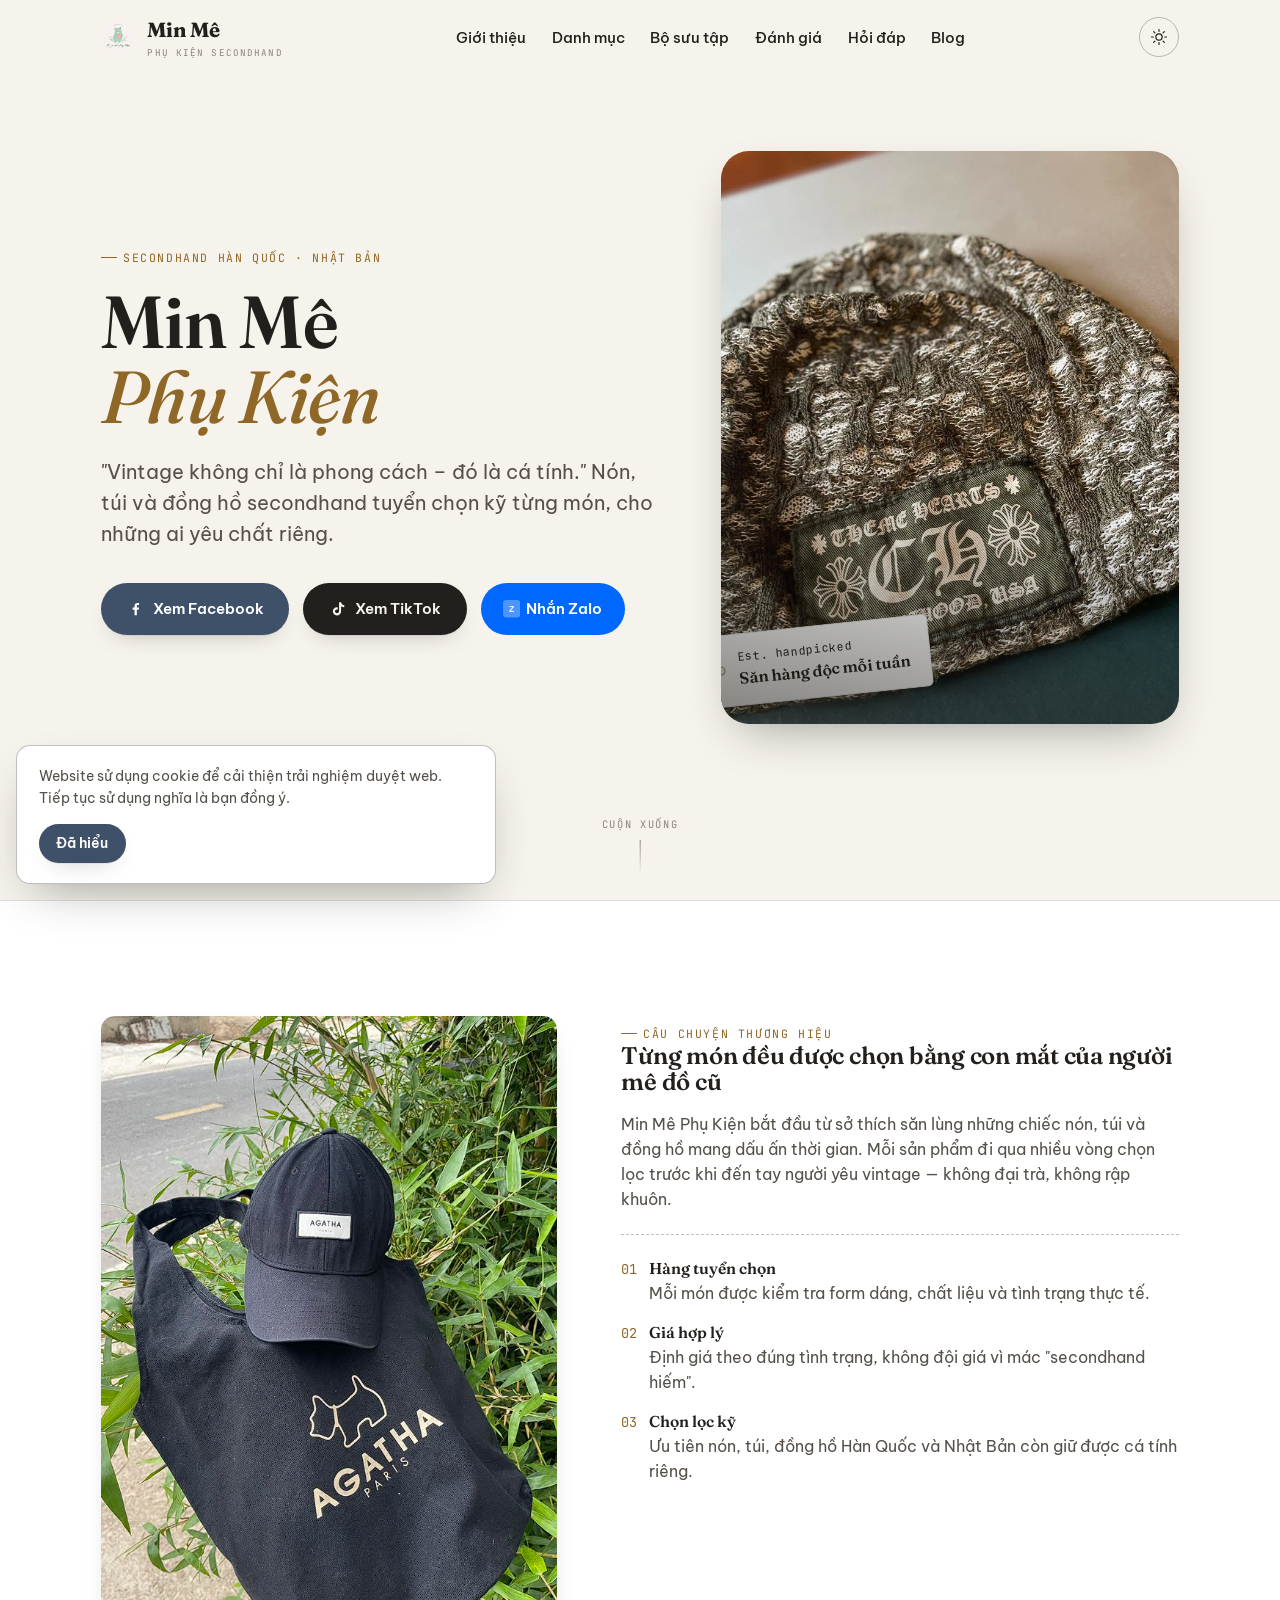
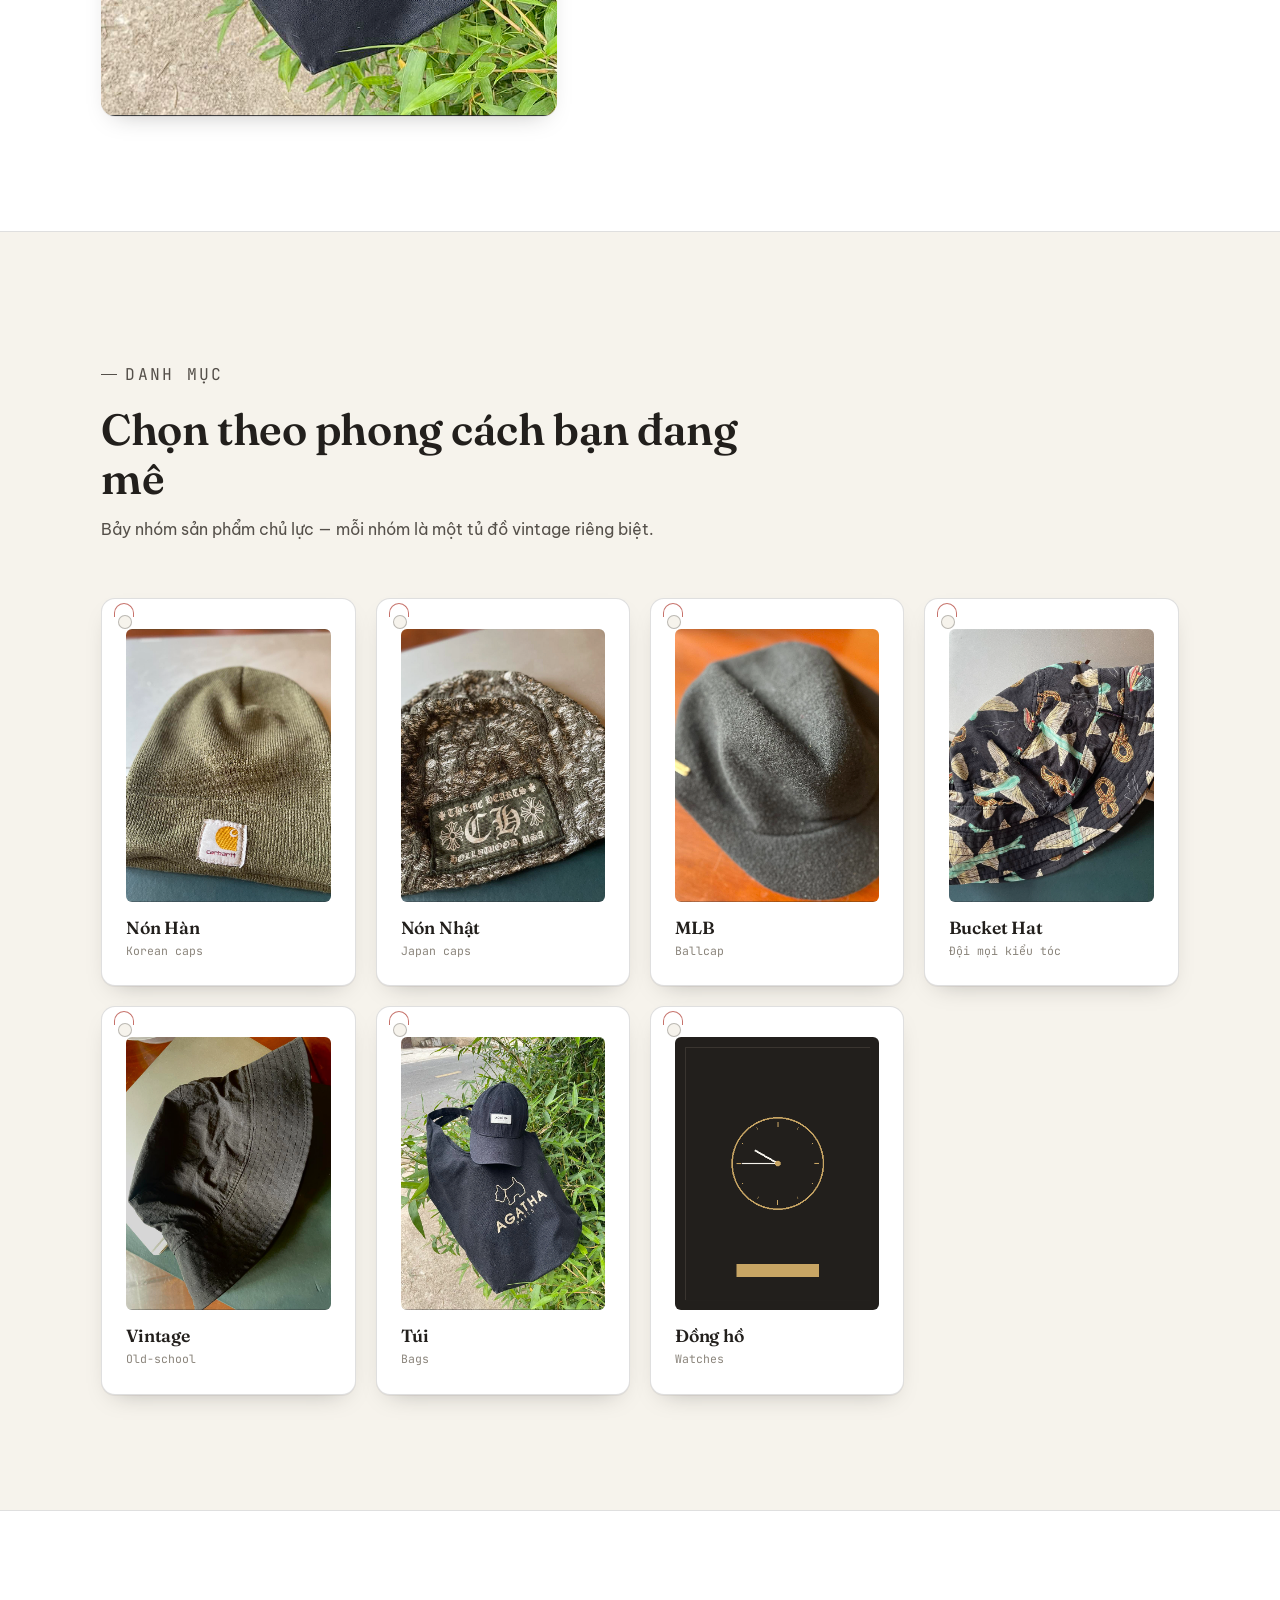
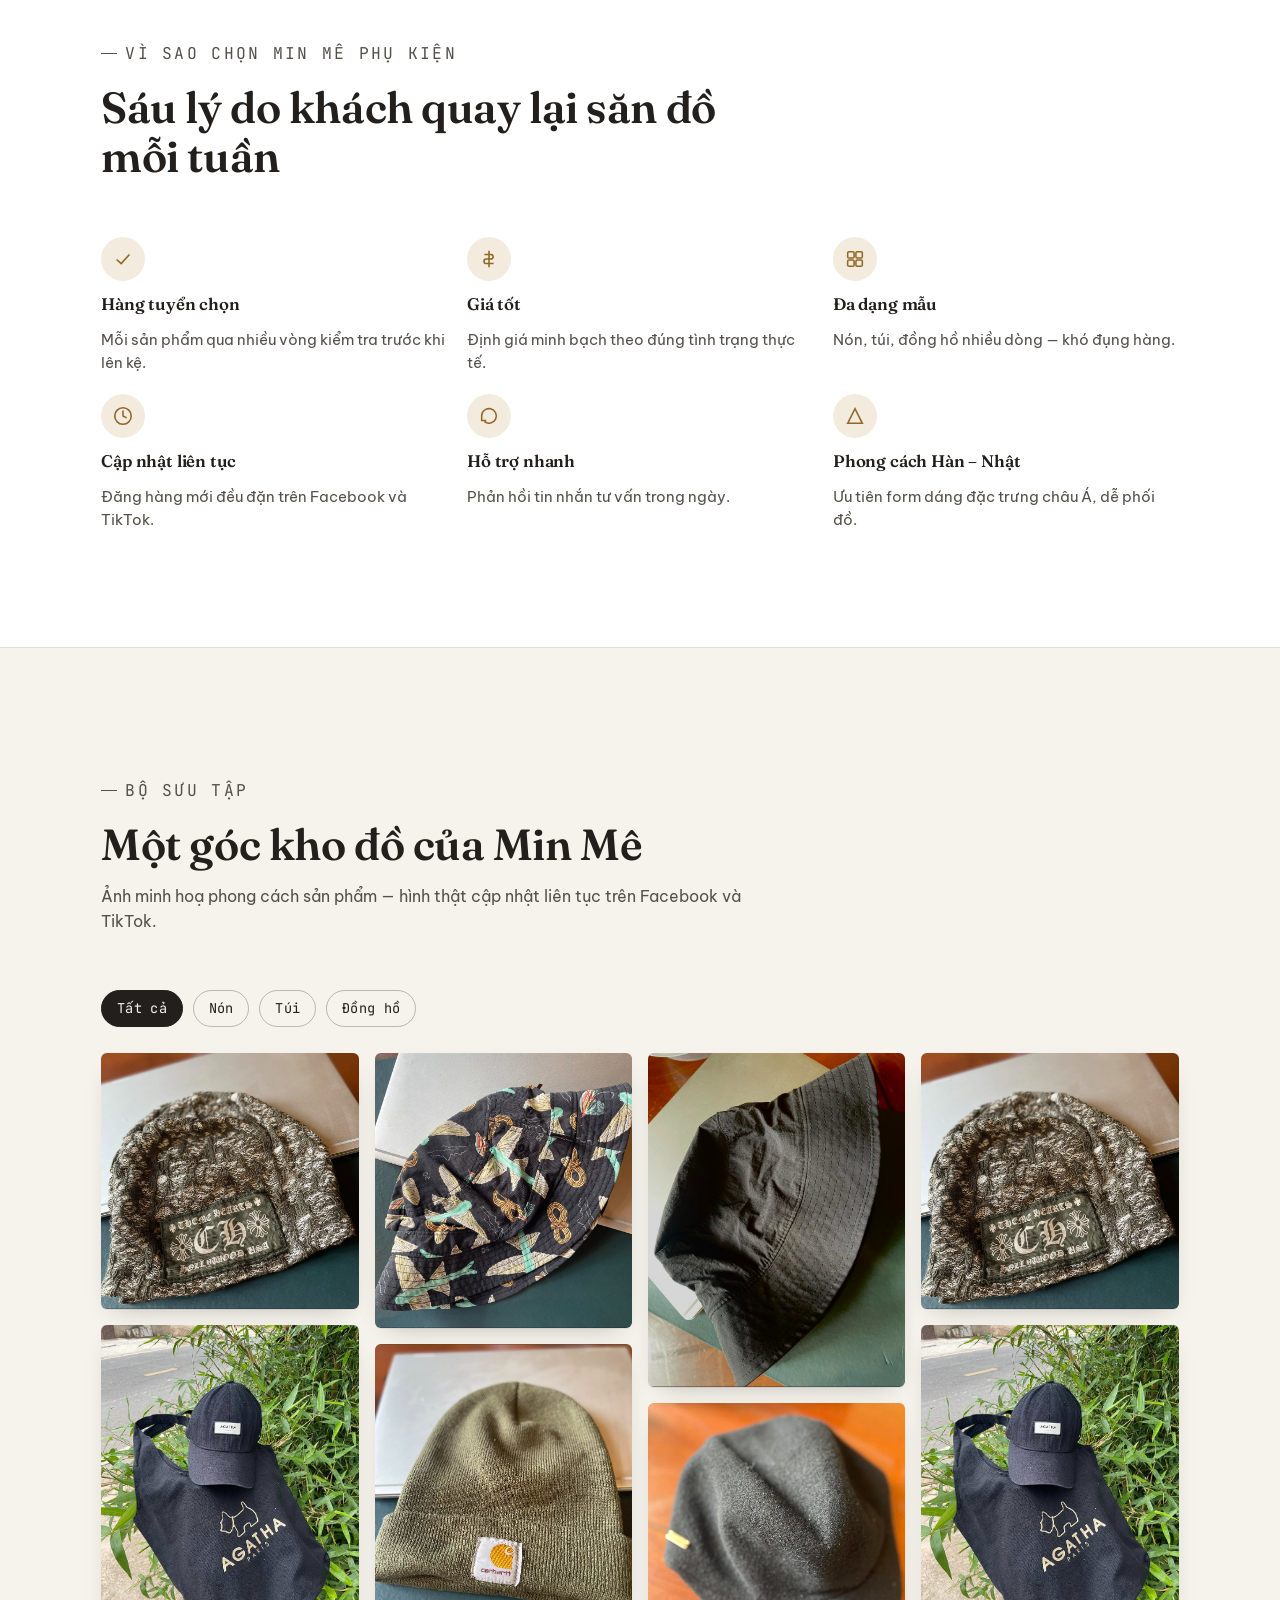
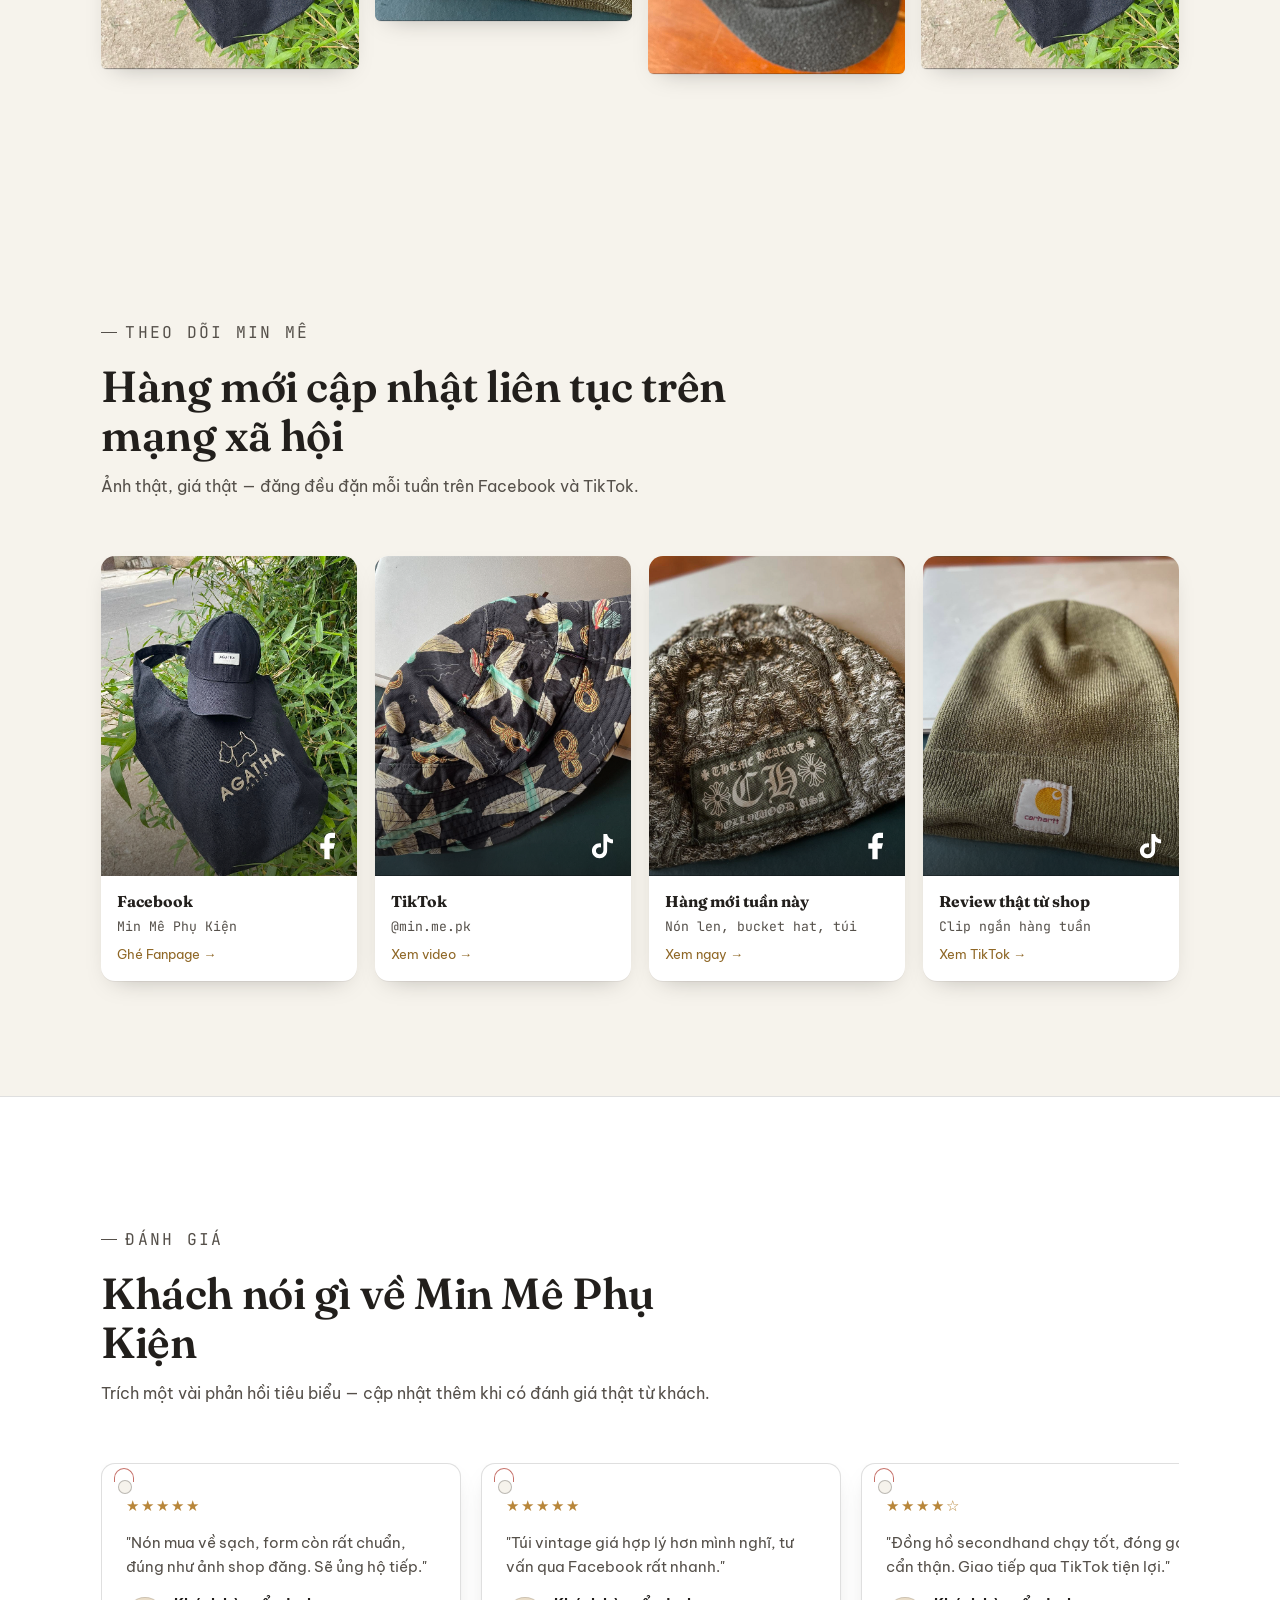
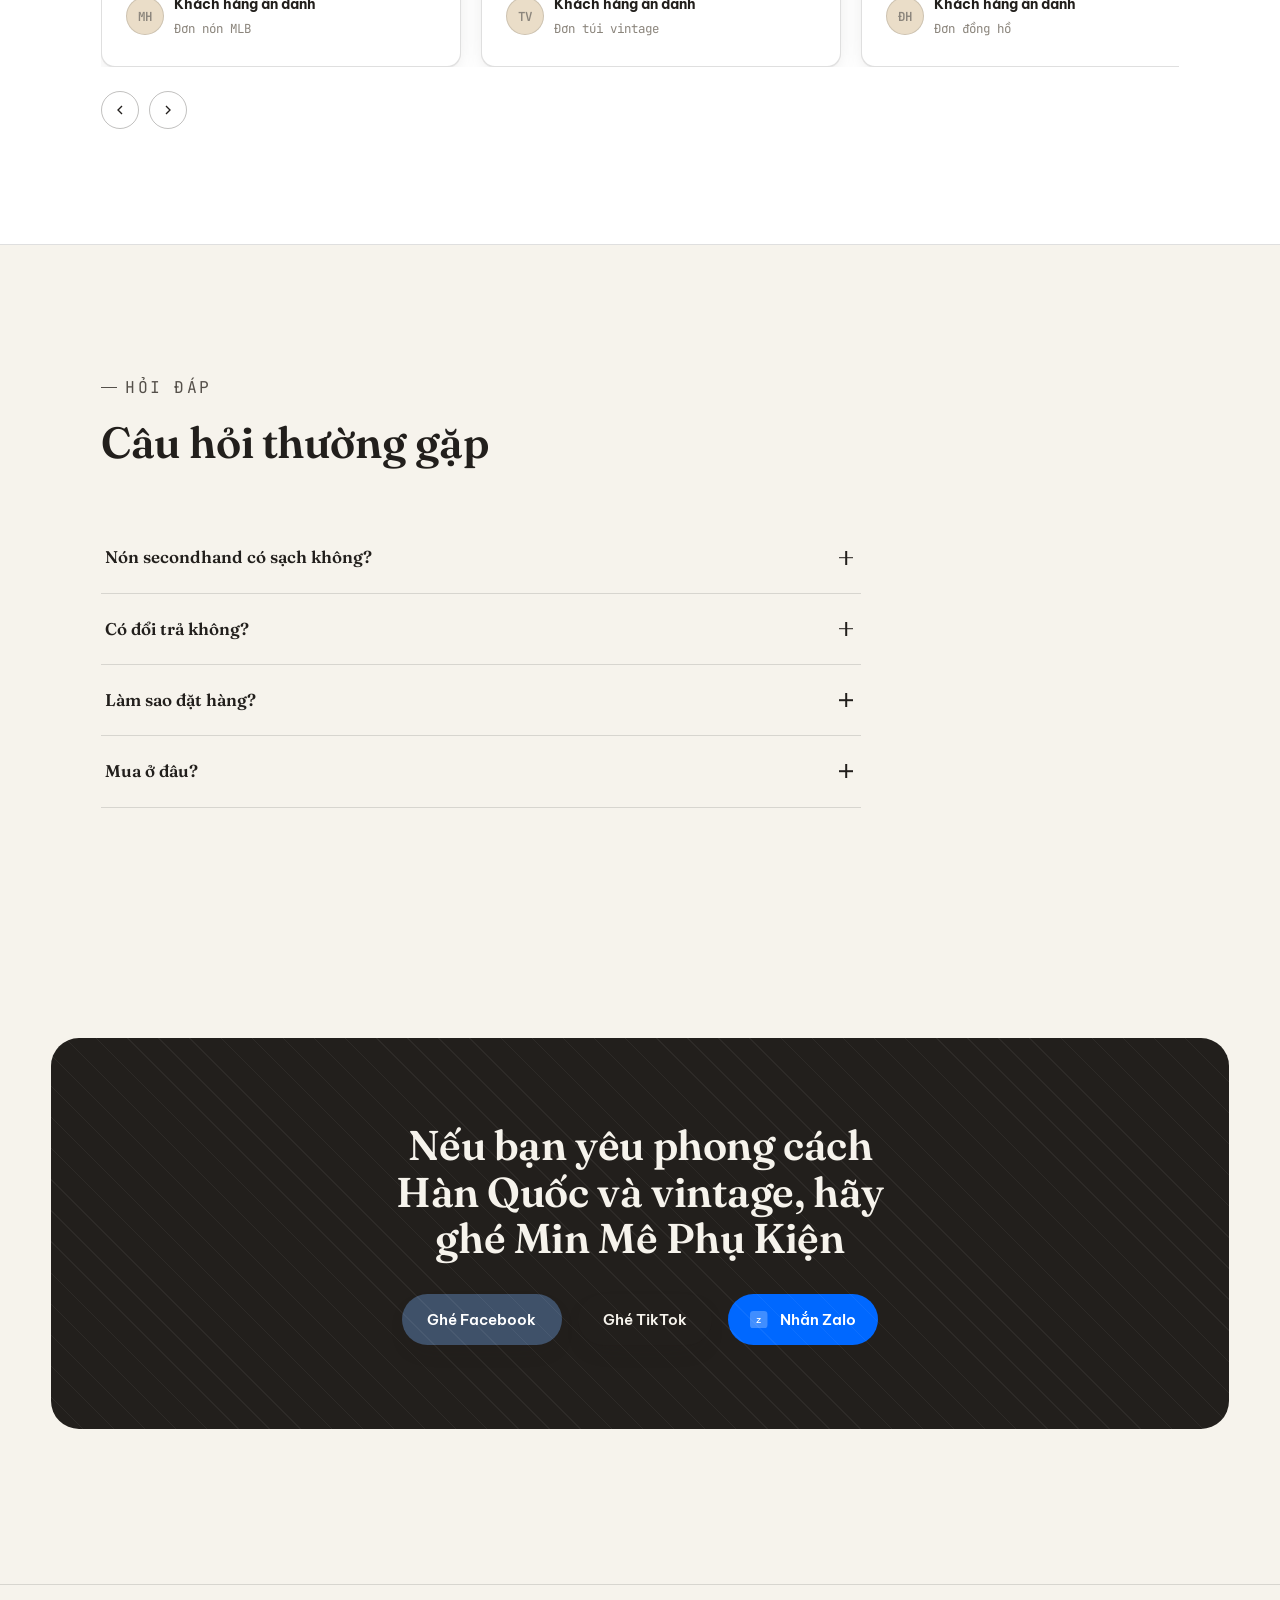
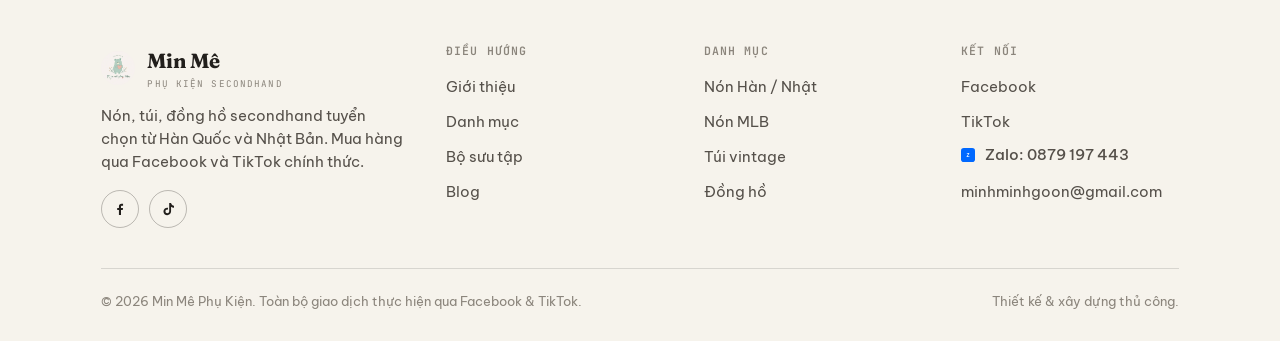
==== index.html @ cc13ec84 "first commit" ====
<!DOCTYPE html>
<html lang="vi">
<head>
<meta charset="UTF-8">
<meta name="viewport" content="width=device-width, initial-scale=1, viewport-fit=cover">
<title>Min Mê Phụ Kiện — Nón, Túi &amp; Đồng Hồ Secondhand Hàn Quốc, Nhật Bản</title>
<meta name="description" content="Min Mê Phụ Kiện tuyển chọn nón secondhand Hàn Quốc, Nhật Bản, nón MLB, nón vintage, túi và đồng hồ secondhand. Mua hàng qua Facebook và TikTok chính thức.">
<meta name="keywords" content="Min Mê Phụ Kiện, nón secondhand, nón Hàn secondhand, nón Nhật secondhand, nón vintage, nón MLB secondhand, bucket hat Hàn Quốc, túi vintage Hàn, túi secondhand, đồng hồ secondhand, phụ kiện thời trang secondhand">
<meta name="author" content="Min Mê Phụ Kiện">
<meta name="robots" content="index, follow, max-image-preview:large">
<link rel="canonical" href="https://minmephukien.example.com/">

<!-- Open Graph -->
<meta property="og:type" content="website">
<meta property="og:site_name" content="Min Mê Phụ Kiện">
<meta property="og:title" content="Min Mê Phụ Kiện — Vintage không chỉ là phong cách, đó là cá tính">
<meta property="og:description" content="Nón, túi, đồng hồ secondhand tuyển chọn từ Hàn Quốc &amp; Nhật Bản. Theo dõi và đặt hàng qua Facebook, TikTok.">
<meta property="og:image" content="https://minmephukien.example.com/assets/og-cover.jpg">
<meta property="og:url" content="https://minmephukien.example.com/">
<meta property="og:locale" content="vi_VN">

<!-- Twitter Card -->
<meta name="twitter:card" content="summary_large_image">
<meta name="twitter:title" content="Min Mê Phụ Kiện — Nón, Túi &amp; Đồng Hồ Secondhand">
<meta name="twitter:description" content="Vintage không chỉ là phong cách – đó là cá tính. Khám phá bộ sưu tập secondhand Hàn – Nhật tuyển chọn.">
<meta name="twitter:image" content="https://minmephukien.example.com/assets/og-cover.jpg">

<meta name="theme-color" content="#F6F3EC" media="(prefers-color-scheme: light)">
<meta name="theme-color" content="#17150F" media="(prefers-color-scheme: dark)">

<link rel="manifest" href="/manifest.json">
<link rel="icon" href="/assets/icons/favicon-64.png" type="image/png">
<link rel="apple-touch-icon" href="/assets/icons/icon-192.png">

<link rel="preconnect" href="https://fonts.googleapis.com">
<link rel="preconnect" href="https://fonts.gstatic.com" crossorigin>
  <link rel="stylesheet" href="https://fonts.googleapis.com/css2?family=Fraunces:ital,opsz,wght@0,9..144,500;0,9..144,600;1,9..144,500&family=Be+Vietnam+Pro:wght@400;500;600;700&family=JetBrains+Mono:wght@400;500&display=swap">




<link rel="preload" as="style" href="/css/style.css">
<link rel="stylesheet" href="/css/style.css">

<!-- JSON-LD: Organization -->
<script type="application/ld+json">
{
  "@context": "https://schema.org",
  "@type": "Organization",
  "name": "Min Mê Phụ Kiện",
  "url": "https://minmephukien.example.com/",
  "logo": "https://minmephukien.example.com/assets/icons/icon-512.png",
  "description": "Thương hiệu phụ kiện thời trang secondhand: nón, túi, đồng hồ secondhand tuyển chọn từ Hàn Quốc và Nhật Bản.",
  "sameAs": [
    "https://www.facebook.com/share/1EcXoR3qyk/?mibextid=wwXIfr",
    "https://www.tiktok.com/@min.me.pk?_r=1&_t=ZS-98cHzrvbZjR"
  ]
}
</script>
<!-- JSON-LD: WebSite -->
<script type="application/ld+json">
{
  "@context": "https://schema.org",
  "@type": "WebSite",
  "name": "Min Mê Phụ Kiện",
  "url": "https://minmephukien.example.com/",
  "inLanguage": "vi-VN",
  "publisher": { "@type": "Organization", "name": "Min Mê Phụ Kiện" }
}
</script>
<!-- JSON-LD: FAQPage -->
<script type="application/ld+json">
{
  "@context": "https://schema.org",
  "@type": "FAQPage",
  "mainEntity": [
    {
      "@type": "Question",
      "name": "Nón secondhand ở Min Mê Phụ Kiện có sạch không?",
      "acceptedAnswer": { "@type": "Answer", "text": "Toàn bộ sản phẩm được kiểm tra, làm sạch và khử mùi trước khi lên kệ. Mỗi món chỉ được đăng bán khi đạt tiêu chuẩn về form dáng và độ sạch của Min Mê Phụ Kiện." }
    },
    {
      "@type": "Question",
      "name": "Min Mê Phụ Kiện có đổi trả không?",
      "acceptedAnswer": { "@type": "Answer", "text": "Chính sách đổi trả áp dụng theo từng đơn hàng và được tư vấn cụ thể khi nhắn tin qua Facebook hoặc TikTok trước khi chốt đơn." }
    },
    {
      "@type": "Question",
      "name": "Làm sao để đặt hàng tại Min Mê Phụ Kiện?",
      "acceptedAnswer": { "@type": "Answer", "text": "Nhắn tin trực tiếp qua Fanpage Facebook hoặc TikTok Shop của Min Mê Phụ Kiện, gửi kèm mã sản phẩm hoặc ảnh chụp màn hình để được tư vấn và chốt đơn." }
    },
    {
      "@type": "Question",
      "name": "Min Mê Phụ Kiện bán hàng ở đâu?",
      "acceptedAnswer": { "@type": "Answer", "text": "Website này chỉ giới thiệu thương hiệu. Toàn bộ giao dịch mua bán diễn ra trên Facebook và TikTok chính thức của Min Mê Phụ Kiện." }
    }
  ]
}
</script>
</head>
<body>
<a class="skip-link" href="#main">Bỏ qua, đến nội dung chính</a>
<div class="reading-progress" aria-hidden="true" style="display:none"></div>

<!-- ===================== HEADER ===================== -->
<header class="site-header">
  <div class="container">
    <a href="/" class="brand" aria-label="Min Mê Phụ Kiện — trang chủ">
      <img class="brand-mark" src="/assets/icons/avatar-logo.png" alt="Min Mê Phụ Kiện logo" width="40" height="40" style="border-radius:50%;object-fit:cover;">
      <span>Min Mê<small>Phụ Kiện Secondhand</small></span>
    </a>

    <nav class="main-nav" id="main-nav" aria-label="Điều hướng chính">
      <ul>
        <li><a href="#gioi-thieu">Giới thiệu</a></li>
        <li><a href="#danh-muc">Danh mục</a></li>
        <li><a href="#bo-suu-tap">Bộ sưu tập</a></li>
        <li><a href="#danh-gia">Đánh giá</a></li>
        <li><a href="#faq">Hỏi đáp</a></li>
        <li><a href="/blog/">Blog</a></li>
      </ul>
    </nav>

    <div class="header-actions">
      <button class="theme-toggle" data-theme-toggle type="button" aria-label="Đổi giao diện sáng / tối">
        <svg class="icon-sun" viewBox="0 0 24 24" fill="none" stroke="currentColor" stroke-width="1.6" aria-hidden="true"><circle cx="12" cy="12" r="4.2"/><path d="M12 2v2.4M12 19.6V22M4.9 4.9l1.7 1.7M17.4 17.4l1.7 1.7M2 12h2.4M19.6 12H22M4.9 19.1l1.7-1.7M17.4 6.6l1.7-1.7" stroke-linecap="round"/></svg>
        <svg class="icon-moon" viewBox="0 0 24 24" fill="none" stroke="currentColor" stroke-width="1.6" aria-hidden="true"><path d="M21 14.5A8.5 8.5 0 1 1 9.5 3a7 7 0 0 0 11.5 11.5Z" stroke-linejoin="round"/></svg>
      </button>
      <button class="nav-toggle" aria-controls="main-nav" aria-expanded="false" aria-label="Mở menu"><span></span></button>
    </div>
  </div>
</header>
<div class="nav-scrim"></div>

<main id="main">

  <!-- ===================== HERO ===================== -->
  <section class="hero">
    <div class="container hero-grid">
      <div class="hero-copy">
        <p class="eyebrow">Secondhand Hàn Quốc · Nhật Bản</p>
        <h1 class="hero-title">Min Mê<span class="line2">Phụ Kiện</span></h1>
        <p class="hero-slogan">"Vintage không chỉ là phong cách – đó là cá tính." Nón, túi và đồng hồ secondhand tuyển chọn kỹ từng món, cho những ai yêu chất riêng.</p>
        <div class="hero-actions">
          <a class="btn btn-facebook" href="https://www.facebook.com/share/1EcXoR3qyk/?mibextid=wwXIfr" target="_blank" rel="noopener">
            <svg viewBox="0 0 24 24" fill="currentColor" aria-hidden="true"><path d="M13.5 21v-7.6h2.6l.4-3H13.5V8.4c0-.87.24-1.46 1.5-1.46h1.6V4.28C16.3 4.2 15.36 4.1 14.26 4.1c-2.3 0-3.87 1.4-3.87 3.98v2.32H7.8v3h2.6V21h3.1Z"/></svg>
            Xem Facebook
          </a>
          <a class="btn btn-tiktok" href="https://www.tiktok.com/@min.me.pk?_r=1&_t=ZS-98cHzrvbZjR" target="_blank" rel="noopener">
            <svg viewBox="0 0 24 24" fill="currentColor" aria-hidden="true"><path d="M16.6 3c.4 2.2 1.9 3.9 4.4 4.1v2.9c-1.6.1-3-.4-4.4-1.3v6.7c0 3.4-2.5 5.8-5.7 5.8-3.1 0-5.7-2.4-5.7-5.6 0-3.2 2.6-5.6 5.7-5.6.4 0 .8 0 1.1.1v3c-.3-.1-.7-.2-1.1-.2-1.5 0-2.7 1.1-2.7 2.7 0 1.5 1.2 2.6 2.7 2.6 1.6 0 2.9-1.2 2.9-3V3h2.8Z"/></svg>
            Xem TikTok
          </a>
          <a class="btn btn-zalo" href="https://zalo.me/879197443" target="_blank" rel="noopener">
            <svg width="18" height="18" viewBox="0 0 40 40" aria-hidden="true"><rect width="40" height="40" rx="8" fill="white" fill-opacity="0.3"/><text x="50%" y="56%" dominant-baseline="middle" text-anchor="middle" fill="white" font-size="20" font-weight="bold" font-family="sans-serif">Z</text></svg>
            Nhắn Zalo
          </a>
        </div>
      </div>

      <div class="hero-visual">
        <img src="/assets/products/chrome-hearts-beanie.png" alt="Bộ sưu tập nón secondhand phong cách Hàn Quốc của Min Mê Phụ Kiện" width="900" height="1125" fetchpriority="high">
        <div class="hero-tag">
          Est. handpicked<br><strong>Săn hàng độc mỗi tuần</strong>
        </div>
      </div>
    </div>
    <div class="hero-scroll" aria-hidden="true"><span>Cuộn xuống</span><span class="line"></span></div>
  </section>

  <!-- ===================== GIỚI THIỆU ===================== -->
  <section class="intro" id="gioi-thieu">
    <div class="container intro-grid">
      <div class="intro-figure" data-reveal>
        <img src="/assets/products/agatha-set.png" alt="Góc tuyển chọn phụ kiện secondhand tại Min Mê Phụ Kiện" width="700" height="700" loading="lazy">
      </div>
      <div data-reveal>
        <p class="eyebrow">Câu chuyện thương hiệu</p>
        <h2>Từng món đều được chọn bằng con mắt của người mê đồ cũ</h2>
        <p style="color:var(--ink-soft); margin-top:16px; max-width:60ch;">Min Mê Phụ Kiện bắt đầu từ sở thích săn lùng những chiếc nón, túi và đồng hồ mang dấu ấn thời gian. Mỗi sản phẩm đi qua nhiều vòng chọn lọc trước khi đến tay người yêu vintage — không đại trà, không rập khuôn.</p>
        <hr class="stitch-line">
        <ul class="commit-list">
          <li><span class="num">01</span><div><strong>Hàng tuyển chọn</strong> Mỗi món được kiểm tra form dáng, chất liệu và tình trạng thực tế.</div></li>
          <li><span class="num">02</span><div><strong>Giá hợp lý</strong> Định giá theo đúng tình trạng, không đội giá vì mác "secondhand hiếm".</div></li>
          <li><span class="num">03</span><div><strong>Chọn lọc kỹ</strong> Ưu tiên nón, túi, đồng hồ Hàn Quốc và Nhật Bản còn giữ được cá tính riêng.</div></li>
        </ul>
      </div>
    </div>
  </section>

  <!-- ===================== DANH MỤC ===================== -->
  <section id="danh-muc">
    <div class="container">
      <div class="section-head" data-reveal>
        <p class="eyebrow">Danh mục</p>
        <h2>Chọn theo phong cách bạn đang mê</h2>
        <p>Bảy nhóm sản phẩm chủ lực — mỗi nhóm là một tủ đồ vintage riêng biệt.</p>
      </div>
      <div class="category-grid">
        <a class="category-card tag-card" href="/blog/non-han-secondhand-co-dang-mua.html" data-reveal>
          <div class="thumb"><img src="/assets/products/carhartt-beanie.png" alt="Nón len Carhartt xanh rêu — secondhand Hàn Quốc" loading="lazy" width="400" height="533"></div>
          <h3>Nón Hàn</h3><span class="count">Korean caps</span>
        </a>
        <a class="category-card tag-card" href="#bo-suu-tap" data-reveal>
          <div class="thumb"><img src="/assets/products/chrome-hearts-beanie.png" alt="Nón len Chrome Hearts Hollywood — secondhand Nhật" loading="lazy" width="400" height="533"></div>
          <h3>Nón Nhật</h3><span class="count">Japan caps</span>
        </a>
        <a class="category-card tag-card" href="/blog/mlb-secondhand-la-gi.html" data-reveal>
          <div class="thumb"><img src="/assets/products/wool-cap.png" alt="Nón dạ đen — MLB cap phong cách vintage" loading="lazy" width="400" height="533"></div>
          <h3>MLB</h3><span class="count">Ballcap</span>
        </a>
        <a class="category-card tag-card" href="/blog/bucket-hat-phu-hop-khuon-mat-nao.html" data-reveal>
          <div class="thumb"><img src="/assets/products/bucket-hat-print.png" alt="Bucket Hat hoạ tiết chuồn chuồn — secondhand độc lạ" loading="lazy" width="400" height="533"></div>
          <h3>Bucket Hat</h3><span class="count">Đội mọi kiểu tóc</span>
        </a>
        <a class="category-card tag-card" href="/blog/top-mau-non-vintage-dep.html" data-reveal>
          <div class="thumb"><img src="/assets/products/bucket-hat-black.png" alt="Bucket Hat đen trơn — nylon tối giản vintage" loading="lazy" width="400" height="533"></div>
          <h3>Vintage</h3><span class="count">Old-school</span>
        </a>
        <a class="category-card tag-card" href="/blog/tui-vintage-han-quoc.html" data-reveal>
          <div class="thumb"><img src="/assets/products/agatha-set.png" alt="Túi tote Agatha Paris canvas đen — secondhand chính hãng" loading="lazy" width="400" height="533"></div>
          <h3>Túi</h3><span class="count">Bags</span>
        </a>
        <a class="category-card tag-card" href="/blog/dong-ho-secondhand-co-nen-mua.html" data-reveal>
          <div class="thumb"><img src="/assets/products/dongho-placeholder.png" alt="Đồng hồ secondhand vintage — sắp có hàng mới" loading="lazy" width="400" height="533"></div>
          <h3>Đồng hồ</h3><span class="count">Watches</span>
        </a>
      </div>
    </div>
  </section>

  <!-- ===================== VÌ SAO CHỌN ===================== -->
  <section class="why">
    <div class="container">
      <div class="section-head" data-reveal>
        <p class="eyebrow">Vì sao chọn Min Mê Phụ Kiện</p>
        <h2>Sáu lý do khách quay lại săn đồ mỗi tuần</h2>
      </div>
      <div class="why-grid">
        <div class="why-card" data-reveal>
          <div class="ico"><svg viewBox="0 0 24 24" fill="none" stroke="currentColor" stroke-width="1.7"><path d="M5 12.5 10 17l9-10"/></svg></div>
          <h3>Hàng tuyển chọn</h3><p>Mỗi sản phẩm qua nhiều vòng kiểm tra trước khi lên kệ.</p>
        </div>
        <div class="why-card" data-reveal>
          <div class="ico"><svg viewBox="0 0 24 24" fill="none" stroke="currentColor" stroke-width="1.7"><path d="M12 3v18M7 7h7a2.5 2.5 0 0 1 0 5H9a2.5 2.5 0 0 0 0 5h8"/></svg></div>
          <h3>Giá tốt</h3><p>Định giá minh bạch theo đúng tình trạng thực tế.</p>
        </div>
        <div class="why-card" data-reveal>
          <div class="ico"><svg viewBox="0 0 24 24" fill="none" stroke="currentColor" stroke-width="1.7"><rect x="4" y="4" width="7" height="7" rx="1.4"/><rect x="13" y="4" width="7" height="7" rx="1.4"/><rect x="4" y="13" width="7" height="7" rx="1.4"/><rect x="13" y="13" width="7" height="7" rx="1.4"/></svg></div>
          <h3>Đa dạng mẫu</h3><p>Nón, túi, đồng hồ nhiều dòng — khó đụng hàng.</p>
        </div>
        <div class="why-card" data-reveal>
          <div class="ico"><svg viewBox="0 0 24 24" fill="none" stroke="currentColor" stroke-width="1.7"><path d="M12 6v6l4 2"/><circle cx="12" cy="12" r="9"/></svg></div>
          <h3>Cập nhật liên tục</h3><p>Đăng hàng mới đều đặn trên Facebook và TikTok.</p>
        </div>
        <div class="why-card" data-reveal>
          <div class="ico"><svg viewBox="0 0 24 24" fill="none" stroke="currentColor" stroke-width="1.7"><path d="M4 12a8 8 0 1 1 3 6.2M4 12v5h5"/></svg></div>
          <h3>Hỗ trợ nhanh</h3><p>Phản hồi tin nhắn tư vấn trong ngày.</p>
        </div>
        <div class="why-card" data-reveal>
          <div class="ico"><svg viewBox="0 0 24 24" fill="none" stroke="currentColor" stroke-width="1.7"><path d="M4 20 12 4l8 16H4Z"/></svg></div>
          <h3>Phong cách Hàn – Nhật</h3><p>Ưu tiên form dáng đặc trưng châu Á, dễ phối đồ.</p>
        </div>
      </div>
    </div>
  </section>

  <!-- ===================== BỘ SƯU TẬP (GALLERY) ===================== -->
  <section id="bo-suu-tap">
    <div class="container">
      <div class="section-head" data-reveal>
        <p class="eyebrow">Bộ sưu tập</p>
        <h2>Một góc kho đồ của Min Mê</h2>
        <p>Ảnh minh hoạ phong cách sản phẩm — hình thật cập nhật liên tục trên Facebook và TikTok.</p>
      </div>
      <div class="gallery-toolbar" role="group" aria-label="Lọc bộ sưu tập">
        <button class="filter-chip" data-filter="all" aria-pressed="true">Tất cả</button>
        <button class="filter-chip" data-filter="non" aria-pressed="false">Nón</button>
        <button class="filter-chip" data-filter="tui" aria-pressed="false">Túi</button>
        <button class="filter-chip" data-filter="dongho" aria-pressed="false">Đồng hồ</button>
      </div>
      <div class="masonry">
        <figure class="masonry-item" data-category="non"><img src="/assets/products/chrome-hearts-beanie.png" alt="Nón len Chrome Hearts Hollywood — secondhand chính hãng" loading="lazy" width="500" height="620"></figure>
        <figure class="masonry-item" data-category="tui"><img src="/assets/products/agatha-set.png" alt="Set Agatha Paris — túi tote canvas đen + mũ lưỡi trai" loading="lazy" width="500" height="700"></figure>
        <figure class="masonry-item" data-category="non"><img src="/assets/products/bucket-hat-print.png" alt="Bucket Hat hoạ tiết chuồn chuồn — secondhand độc lạ" loading="lazy" width="500" height="560"></figure>
        <figure class="masonry-item" data-category="non"><img src="/assets/products/carhartt-beanie.png" alt="Carhartt Beanie màu xanh rêu — nón len workwear classic" loading="lazy" width="500" height="640"></figure>
        <figure class="masonry-item" data-category="non"><img src="/assets/products/bucket-hat-black.png" alt="Bucket Hat đen trơn — vải nylon tối giản, chống nắng tốt" loading="lazy" width="500" height="600"></figure>
        <figure class="masonry-item" data-category="non"><img src="/assets/products/wool-cap.png" alt="Nón dạ đen — kiểu cap cụp vành phong cách Âu vintage" loading="lazy" width="500" height="660"></figure>
        <figure class="masonry-item" data-category="non"><img src="/assets/products/chrome-hearts-beanie.png" alt="Chrome Hearts Beanie — patch logo gothic, Hollywood USA" loading="lazy" width="500" height="610"></figure>
        <figure class="masonry-item" data-category="tui"><img src="/assets/products/agatha-set.png" alt="Agatha Paris tote — túi canvas in logo dập nổi" loading="lazy" width="500" height="590"></figure>
      </div>
    </div>
  </section>

  <div class="lightbox" role="dialog" aria-modal="true" aria-label="Xem ảnh phóng to">
    <button class="lightbox-close" aria-label="Đóng"><svg width="18" height="18" viewBox="0 0 24 24" fill="none" stroke="currentColor" stroke-width="2"><path d="M5 5l14 14M19 5 5 19"/></svg></button>
    <img src="" alt="">
  </div>

  <!-- ===================== VIDEO + FANPAGE ===================== -->
  <section id="video-fanpage">
    <div class="container">
      <div class="section-head" data-reveal>
        <p class="eyebrow">Theo dõi Min Mê</p>
        <h2>Hàng mới cập nhật liên tục trên mạng xã hội</h2>
        <p>Ảnh thật, giá thật — đăng đều đặn mỗi tuần trên Facebook và TikTok.</p>
      </div>
      <div class="social-grid" data-reveal>
        <a class="social-channel-card" href="https://www.facebook.com/share/1EcXoR3qyk/" target="_blank" rel="noopener">
          <div class="social-channel-thumb">
            <img src="/assets/products/agatha-set.png" alt="Min Mê Phụ Kiện Facebook — túi Agatha Paris" loading="lazy">
            <div class="social-channel-overlay">
              <svg width="32" height="32" viewBox="0 0 24 24" fill="currentColor"><path d="M18 2h-3a5 5 0 0 0-5 5v3H7v4h3v8h4v-8h3l1-4h-4V7a1 1 0 0 1 1-1h3z"/></svg>
            </div>
          </div>
          <div class="social-channel-info">
            <strong>Facebook</strong>
            <span>Min Mê Phụ Kiện</span>
            <em>Ghé Fanpage →</em>
          </div>
        </a>
        <a class="social-channel-card" href="https://www.tiktok.com/@min.me.pk?_r=1&_t=ZS-98cHzrvbZjR" target="_blank" rel="noopener">
          <div class="social-channel-thumb">
            <img src="/assets/products/bucket-hat-print.png" alt="Min Mê Phụ Kiện TikTok — bucket hat hoạ tiết" loading="lazy">
            <div class="social-channel-overlay">
              <svg width="32" height="32" viewBox="0 0 24 24" fill="currentColor"><path d="M16.6 3c.4 2.2 1.9 3.9 4.4 4.1v2.9c-1.6.1-3-.4-4.4-1.3v6.7c0 3.4-2.5 5.8-5.7 5.8-3.1 0-5.7-2.4-5.7-5.6 0-3.2 2.6-5.6 5.7-5.6.4 0 .8 0 1.1.1v3c-.3-.1-.7-.2-1.1-.2-1.5 0-2.7 1.1-2.7 2.7 0 1.5 1.2 2.6 2.7 2.6 1.6 0 2.9-1.2 2.9-3V3h2.8Z"/></svg>
            </div>
          </div>
          <div class="social-channel-info">
            <strong>TikTok</strong>
            <span>@min.me.pk</span>
            <em>Xem video →</em>
          </div>
        </a>
        <a class="social-channel-card" href="https://www.facebook.com/share/1EcXoR3qyk/" target="_blank" rel="noopener">
          <div class="social-channel-thumb">
            <img src="/assets/products/chrome-hearts-beanie.png" alt="Min Mê Phụ Kiện — nón len Chrome Hearts" loading="lazy">
            <div class="social-channel-overlay">
              <svg width="32" height="32" viewBox="0 0 24 24" fill="currentColor"><path d="M18 2h-3a5 5 0 0 0-5 5v3H7v4h3v8h4v-8h3l1-4h-4V7a1 1 0 0 1 1-1h3z"/></svg>
            </div>
          </div>
          <div class="social-channel-info">
            <strong>Hàng mới tuần này</strong>
            <span>Nón len, bucket hat, túi</span>
            <em>Xem ngay →</em>
          </div>
        </a>
        <a class="social-channel-card" href="https://www.tiktok.com/@min.me.pk?_r=1&_t=ZS-98cHzrvbZjR" target="_blank" rel="noopener">
          <div class="social-channel-thumb">
            <img src="/assets/products/carhartt-beanie.png" alt="Min Mê Phụ Kiện — Carhartt beanie xanh rêu" loading="lazy">
            <div class="social-channel-overlay">
              <svg width="32" height="32" viewBox="0 0 24 24" fill="currentColor"><path d="M16.6 3c.4 2.2 1.9 3.9 4.4 4.1v2.9c-1.6.1-3-.4-4.4-1.3v6.7c0 3.4-2.5 5.8-5.7 5.8-3.1 0-5.7-2.4-5.7-5.6 0-3.2 2.6-5.6 5.7-5.6.4 0 .8 0 1.1.1v3c-.3-.1-.7-.2-1.1-.2-1.5 0-2.7 1.1-2.7 2.7 0 1.5 1.2 2.6 2.7 2.6 1.6 0 2.9-1.2 2.9-3V3h2.8Z"/></svg>
            </div>
          </div>
          <div class="social-channel-info">
            <strong>Review thật từ shop</strong>
            <span>Clip ngắn hàng tuần</span>
            <em>Xem TikTok →</em>
          </div>
        </a>
      </div>
    </div>
  </section>

  <!-- ===================== ĐÁNH GIÁ ===================== -->
  <section class="reviews" id="danh-gia">
    <div class="container">
      <div class="section-head" data-reveal>
        <p class="eyebrow">Đánh giá</p>
        <h2>Khách nói gì về Min Mê Phụ Kiện</h2>
        <p>Trích một vài phản hồi tiêu biểu — cập nhật thêm khi có đánh giá thật từ khách.</p>
      </div>
      <div class="review-track-wrap">
        <ul class="review-track">
          <li class="review-card tag-card">
            <span class="stars" aria-label="5 trên 5 sao">★★★★★</span>
            <p>"Nón mua về sạch, form còn rất chuẩn, đúng như ảnh shop đăng. Sẽ ủng hộ tiếp."</p>
            <div class="reviewer"><span class="avatar-badge" aria-hidden="true">MH</span><div><strong>Khách hàng ẩn danh</strong><span>Đơn nón MLB</span></div></div>
          </li>
          <li class="review-card tag-card">
            <span class="stars" aria-label="5 trên 5 sao">★★★★★</span>
            <p>"Túi vintage giá hợp lý hơn mình nghĩ, tư vấn qua Facebook rất nhanh."</p>
            <div class="reviewer"><span class="avatar-badge" aria-hidden="true">TV</span><div><strong>Khách hàng ẩn danh</strong><span>Đơn túi vintage</span></div></div>
          </li>
          <li class="review-card tag-card">
            <span class="stars" aria-label="4 trên 5 sao">★★★★☆</span>
            <p>"Đồng hồ secondhand chạy tốt, đóng gói cẩn thận. Giao tiếp qua TikTok tiện lợi."</p>
            <div class="reviewer"><span class="avatar-badge" aria-hidden="true">ĐH</span><div><strong>Khách hàng ẩn danh</strong><span>Đơn đồng hồ</span></div></div>
          </li>
        </ul>
      </div>
      <div class="review-nav">
        <button data-review-nav="prev" aria-label="Đánh giá trước"><svg width="16" height="16" viewBox="0 0 24 24" fill="none" stroke="currentColor" stroke-width="2"><path d="m15 6-6 6 6 6"/></svg></button>
        <button data-review-nav="next" aria-label="Đánh giá tiếp theo"><svg width="16" height="16" viewBox="0 0 24 24" fill="none" stroke="currentColor" stroke-width="2"><path d="m9 6 6 6-6 6"/></svg></button>
      </div>
    </div>
  </section>

  <!-- ===================== FAQ ===================== -->
  <section id="faq">
    <div class="container">
      <div class="section-head" data-reveal>
        <p class="eyebrow">Hỏi đáp</p>
        <h2>Câu hỏi thường gặp</h2>
      </div>
      <div class="faq-list" data-reveal>
        <details class="faq-item">
          <summary class="faq-q">Nón secondhand có sạch không?<span class="plus"></span></summary>
          <div class="faq-a">Toàn bộ sản phẩm được kiểm tra, làm sạch và khử mùi trước khi lên kệ. Mỗi món chỉ được đăng bán khi đạt tiêu chuẩn về form dáng và độ sạch.</div>
        </details>
        <details class="faq-item">
          <summary class="faq-q">Có đổi trả không?<span class="plus"></span></summary>
          <div class="faq-a">Chính sách đổi trả áp dụng theo từng đơn hàng, được tư vấn cụ thể khi nhắn tin qua Facebook hoặc TikTok trước khi chốt đơn.</div>
        </details>
        <details class="faq-item">
          <summary class="faq-q">Làm sao đặt hàng?<span class="plus"></span></summary>
          <div class="faq-a">Nhắn tin trực tiếp qua Fanpage Facebook hoặc TikTok của Min Mê Phụ Kiện, gửi kèm mã sản phẩm hoặc ảnh chụp màn hình để được tư vấn và chốt đơn.</div>
        </details>
        <details class="faq-item">
          <summary class="faq-q">Mua ở đâu?<span class="plus"></span></summary>
          <div class="faq-a">Website này chỉ giới thiệu thương hiệu. Toàn bộ giao dịch mua bán diễn ra trên Facebook và TikTok chính thức của Min Mê Phụ Kiện.</div>
        </details>
      </div>
    </div>
  </section>

  <!-- ===================== CTA CUỐI ===================== -->
  <section>
    <div class="cta-band" data-reveal>
      <h2>Nếu bạn yêu phong cách Hàn Quốc và vintage, hãy ghé Min Mê Phụ Kiện</h2>
      <div class="actions">
        <a class="btn btn-facebook" href="https://www.facebook.com/share/1EcXoR3qyk/?mibextid=wwXIfr" target="_blank" rel="noopener">Ghé Facebook</a>
        <a class="btn btn-tiktok" href="https://www.tiktok.com/@min.me.pk?_r=1&_t=ZS-98cHzrvbZjR" target="_blank" rel="noopener">Ghé TikTok</a>
        <a class="btn btn-zalo" href="https://zalo.me/879197443" target="_blank" rel="noopener">
          <svg width="16" height="16" viewBox="0 0 40 40" style="vertical-align:middle;margin-right:6px;"><rect width="40" height="40" rx="8" fill="white" fill-opacity="0.25"/><text x="50%" y="56%" dominant-baseline="middle" text-anchor="middle" fill="white" font-size="18" font-weight="bold" font-family="sans-serif">Z</text></svg>
          Nhắn Zalo
        </a>
      </div>
    </div>
  </section>

</main>

<!-- ===================== FOOTER ===================== -->
<footer class="site-footer">
  <div class="container">
    <div class="footer-grid">
      <div class="footer-brand">
        <a href="/" class="brand" aria-label="Min Mê Phụ Kiện">
          <img class="brand-mark" src="/assets/icons/avatar-logo.png" alt="Min Mê Phụ Kiện logo" width="40" height="40" style="border-radius:50%;object-fit:cover;">
          <span>Min Mê<small>Phụ Kiện Secondhand</small></span>
        </a>
        <p>Nón, túi, đồng hồ secondhand tuyển chọn từ Hàn Quốc và Nhật Bản. Mua hàng qua Facebook và TikTok chính thức.</p>
        <div class="social-row">
          <a href="https://www.facebook.com/share/1EcXoR3qyk/?mibextid=wwXIfr" target="_blank" rel="noopener" aria-label="Facebook Min Mê Phụ Kiện"><svg width="16" height="16" viewBox="0 0 24 24" fill="currentColor"><path d="M13.5 21v-7.6h2.6l.4-3H13.5V8.4c0-.87.24-1.46 1.5-1.46h1.6V4.28C16.3 4.2 15.36 4.1 14.26 4.1c-2.3 0-3.87 1.4-3.87 3.98v2.32H7.8v3h2.6V21h3.1Z"/></svg></a>
          <a href="https://www.tiktok.com/@min.me.pk?_r=1&_t=ZS-98cHzrvbZjR" target="_blank" rel="noopener" aria-label="TikTok Min Mê Phụ Kiện"><svg width="16" height="16" viewBox="0 0 24 24" fill="currentColor"><path d="M16.6 3c.4 2.2 1.9 3.9 4.4 4.1v2.9c-1.6.1-3-.4-4.4-1.3v6.7c0 3.4-2.5 5.8-5.7 5.8-3.1 0-5.7-2.4-5.7-5.6 0-3.2 2.6-5.6 5.7-5.6.4 0 .8 0 1.1.1v3c-.3-.1-.7-.2-1.1-.2-1.5 0-2.7 1.1-2.7 2.7 0 1.5 1.2 2.6 2.7 2.6 1.6 0 2.9-1.2 2.9-3V3h2.8Z"/></svg></a>
        </div>
      </div>
      <div class="footer-col">
        <h4>Điều hướng</h4>
        <ul>
          <li><a href="#gioi-thieu">Giới thiệu</a></li>
          <li><a href="#danh-muc">Danh mục</a></li>
          <li><a href="#bo-suu-tap">Bộ sưu tập</a></li>
          <li><a href="/blog/">Blog</a></li>
        </ul>
      </div>
      <div class="footer-col">
        <h4>Danh mục</h4>
        <ul>
          <li><a href="/blog/non-han-secondhand-co-dang-mua.html">Nón Hàn / Nhật</a></li>
          <li><a href="/blog/mlb-secondhand-la-gi.html">Nón MLB</a></li>
          <li><a href="/blog/tui-vintage-han-quoc.html">Túi vintage</a></li>
          <li><a href="/blog/dong-ho-secondhand-co-nen-mua.html">Đồng hồ</a></li>
        </ul>
      </div>
      <div class="footer-col">
        <h4>Kết nối</h4>
        <ul>
          <li><a href="https://www.facebook.com/share/1EcXoR3qyk/?mibextid=wwXIfr" target="_blank" rel="noopener">Facebook</a></li>
          <li><a href="https://www.tiktok.com/@min.me.pk?_r=1&_t=ZS-98cHzrvbZjR" target="_blank" rel="noopener">TikTok</a></li>
          <li>
            <a href="https://zalo.me/879197443" target="_blank" rel="noopener" class="zalo-link">
              <svg width="14" height="14" viewBox="0 0 40 40" fill="currentColor" style="vertical-align:middle;margin-right:5px;"><rect width="40" height="40" rx="8" fill="#0068FF"/><text x="50%" y="56%" dominant-baseline="middle" text-anchor="middle" fill="white" font-size="14" font-weight="bold" font-family="sans-serif">Z</text></svg>
              Zalo: 0879 197 443
            </a>
          </li>
          <li><a href="mailto:minhminhgoon@gmail.com">minhminhgoon@gmail.com</a></li>
        </ul>
      </div>
    </div>
    <div class="footer-bottom">
      <span>© <span id="year"></span> Min Mê Phụ Kiện. Toàn bộ giao dịch thực hiện qua Facebook &amp; TikTok.</span>
      <span>Thiết kế &amp; xây dựng thủ công.</span>
    </div>
  </div>
</footer>

<button class="back-to-top" aria-label="Lên đầu trang">
  <svg width="18" height="18" viewBox="0 0 24 24" fill="none" stroke="currentColor" stroke-width="2"><path d="m5 15 7-7 7 7"/></svg>
</button>

<div class="cookie-banner" role="dialog" aria-label="Thông báo cookie">
  <p>Website sử dụng cookie để cải thiện trải nghiệm duyệt web. Tiếp tục sử dụng nghĩa là bạn đồng ý.</p>
  <div class="cookie-actions">
    <button class="btn btn-facebook" data-cookie-accept type="button">Đã hiểu</button>
  </div>
</div>

<script>document.getElementById("year").textContent = new Date().getFullYear();</script>
<!-- TikTok embed removed — dùng social grid với ảnh thật thay thế -->
<script src="/js/main.js" defer></script>
</body>
</html>
---- css/style.css ----
/* ==========================================================================
   MIN MÊ PHỤ KIỆN — stylesheet
   Signature motif: the "swing tag" — every card carries a punched hole,
   a loop of thread and a faint rotation, like a real secondhand price tag.
   ========================================================================== */

/* ---- Design tokens ------------------------------------------------------ */
:root{
  /* paper & ink */
  --paper: #F6F3EC;
  --paper-raised: #FFFFFF;
  --ink: #221F1C;
  --ink-soft: #55504A;
  --ink-faint: #8B857C;
  --line: rgba(34,31,28,.14);
  --line-strong: rgba(34,31,28,.28);

  /* accents — denim (thrifted workwear) + brass (vintage hardware) */
  --denim: #3F5169;
  --denim-deep: #2B3547;
  --brass: #B8863A;
  --brass-deep: #8F6726;
  --thread: #B4443A; /* the literal stitching thread colour */

  --font-display: "Fraunces", "Georgia", serif;
  --font-body: "Be Vietnam Pro", "Segoe UI", sans-serif;
  --font-mono: "JetBrains Mono", ui-monospace, monospace;

  --radius-s: 6px;
  --radius-m: 14px;
  --radius-l: 28px;

  --shadow-tag: 0 1px 0 rgba(34,31,28,.06), 0 10px 24px -14px rgba(34,31,28,.35);
  --shadow-float: 0 20px 50px -20px rgba(34,31,28,.45);

  --container: 1180px;
  --gutter: clamp(20px, 4vw, 56px);

  --ease: cubic-bezier(.22,.61,.36,1);
  color-scheme: light;
}

html[data-theme="dark"]{
  --paper: #17150F;
  --paper-raised: #211E17;
  --ink: #EFE9DD;
  --ink-soft: #C6BEAF;
  --ink-faint: #8A8377;
  --line: rgba(239,233,221,.14);
  --line-strong: rgba(239,233,221,.28);
  --denim: #7C93B3;
  --denim-deep: #A9BEDA;
  --brass: #D9AE5E;
  --brass-deep: #EBC578;
  --shadow-tag: 0 1px 0 rgba(0,0,0,.4), 0 10px 24px -14px rgba(0,0,0,.6);
  --shadow-float: 0 20px 50px -20px rgba(0,0,0,.7);
  color-scheme: dark;
}

@media (prefers-color-scheme: dark){
  html:not([data-theme="light"]):not([data-theme="dark"]){
    --paper: #17150F; --paper-raised: #211E17; --ink: #EFE9DD; --ink-soft: #C6BEAF;
    --ink-faint: #8A8377; --line: rgba(239,233,221,.14); --line-strong: rgba(239,233,221,.28);
    --denim: #7C93B3; --denim-deep: #A9BEDA; --brass: #D9AE5E; --brass-deep: #EBC578;
    --shadow-tag: 0 1px 0 rgba(0,0,0,.4), 0 10px 24px -14px rgba(0,0,0,.6);
    --shadow-float: 0 20px 50px -20px rgba(0,0,0,.7);
    color-scheme: dark;
  }
}

/* ---- Reset --------------------------------------------------------------- */
*,*::before,*::after{ box-sizing: border-box; }
*{ margin:0; }
html{ -webkit-text-size-adjust:100%; scroll-behavior:smooth; }
@media (prefers-reduced-motion: reduce){
  html{ scroll-behavior:auto; }
  *,*::before,*::after{ animation-duration:.001ms !important; animation-iteration-count:1 !important; transition-duration:.001ms !important; scroll-behavior:auto !important; }
}
body{
  font-family: var(--font-body);
  background: var(--paper);
  color: var(--ink);
  line-height:1.55;
  -webkit-font-smoothing:antialiased;
  transition: background .35s var(--ease), color .35s var(--ease);
  overflow-x:hidden;
}
img,picture,video{ max-width:100%; display:block; }
a{ color:inherit; text-decoration:none; }
ul,ol{ list-style:none; padding:0; }
button{ font:inherit; color:inherit; background:none; border:0; cursor:pointer; }
input,textarea{ font:inherit; }
h1,h2,h3,h4{ font-family:var(--font-display); font-weight:600; line-height:1.12; letter-spacing:-.01em; }

:focus-visible{ outline:2.5px solid var(--brass); outline-offset:3px; border-radius:4px; }

.container{ width:100%; max-width:var(--container); margin-inline:auto; padding-inline:var(--gutter); }
.visually-hidden{ position:absolute !important; width:1px;height:1px; overflow:hidden; clip:rect(0 0 0 0); white-space:nowrap; }
.skip-link{ position:absolute; left:12px; top:-60px; background:var(--ink); color:var(--paper); padding:.7em 1.1em; border-radius:var(--radius-s); z-index:999; transition:top .2s var(--ease); }
.skip-link:focus{ top:12px; }

/* eyebrow / mono label used as a small "stamp" throughout */
.eyebrow{
  font-family:var(--font-mono); font-size:.72rem; letter-spacing:.14em; text-transform:uppercase;
  color:var(--brass-deep); display:inline-flex; align-items:center; gap:.5em;
}
.eyebrow::before{ content:""; width:16px; height:1px; background:currentColor; }

section{ padding-block: clamp(56px, 9vw, 120px); position:relative; }
.section-head{ max-width:640px; margin-bottom: clamp(32px,5vw,56px); }
.section-head h2{ font-size:clamp(1.9rem,3.4vw,2.8rem); margin-top:.4em; }
.section-head p{ color:var(--ink-soft); margin-top:.9em; font-size:1.02rem; }

/* ---- Buttons -------------------------------------------------------------- */
.btn{
  display:inline-flex; align-items:center; gap:.6em; padding:.85em 1.6em;
  border-radius: 999px; font-weight:600; font-size:.95rem; white-space:nowrap;
  transition: transform .25s var(--ease), box-shadow .25s var(--ease), background .25s var(--ease), color .25s var(--ease);
  border:1.5px solid transparent;
}
.btn:hover{ transform: translateY(-2px); }
.btn-facebook{ background:var(--denim); color:#fff; box-shadow: var(--shadow-tag); }
.btn-facebook:hover{ background:var(--denim-deep); }
.btn-tiktok{ background:var(--ink); color:var(--paper); box-shadow: var(--shadow-tag); }
html[data-theme="dark"] .btn-tiktok{ background:var(--brass); color:var(--paper-raised); }
.btn-outline{ border-color:var(--line-strong); color:var(--ink); }
.btn-outline:hover{ border-color:var(--ink); }
.btn svg{ width:1.15em; height:1.15em; }

/* ==========================================================================
   Header
   ========================================================================== */
.site-header{
  position:fixed; inset-inline:0; top:0; z-index:80;
  padding-block:14px; transition: background .3s var(--ease), box-shadow .3s var(--ease), padding .3s var(--ease);
}
.site-header .container{ display:flex; align-items:center; justify-content:space-between; gap:16px; }
.site-header.is-scrolled{
  background: color-mix(in srgb, var(--paper) 78%, transparent);
  backdrop-filter: blur(14px) saturate(140%);
  -webkit-backdrop-filter: blur(14px) saturate(140%);
  box-shadow: 0 1px 0 var(--line);
  padding-block:10px;
}
.brand{ display:flex; align-items:center; gap:.6em; font-family:var(--font-display); font-weight:700; font-size:1.28rem; }
.brand .brand-mark{ width:34px; height:34px; }
.brand small{ display:block; font-family:var(--font-mono); font-size:.58rem; letter-spacing:.12em; color:var(--ink-faint); font-weight:400; text-transform:uppercase; }

.nav-toggle{ display:none; }
.main-nav ul{ display:flex; gap: clamp(14px,2vw,30px); align-items:center; }
.main-nav a{ font-size:.94rem; font-weight:500; position:relative; padding-block:4px; }
.main-nav a::after{ content:""; position:absolute; left:0; right:100%; bottom:0; height:1.5px; background:var(--brass); transition:right .3s var(--ease); }
.main-nav a:hover::after, .main-nav a:focus-visible::after{ right:0; }

.header-actions{ display:flex; align-items:center; gap:10px; }
.theme-toggle{
  width:40px; height:40px; border-radius:50%; border:1.5px solid var(--line-strong);
  display:grid; place-items:center; transition: border-color .25s var(--ease), transform .25s var(--ease);
}
.theme-toggle:hover{ border-color:var(--ink); transform:rotate(15deg); }
.theme-toggle svg{ width:18px; height:18px; }
.theme-toggle .icon-moon{ display:none; }
html[data-theme="dark"] .theme-toggle .icon-sun{ display:none; }
html[data-theme="dark"] .theme-toggle .icon-moon{ display:block; }

@media (max-width: 900px){
  .main-nav{
    position:fixed; inset:0 0 0 30%; background:var(--paper-raised); padding: 100px 28px 40px;
    transform:translateX(100%); transition: transform .4s var(--ease); box-shadow: var(--shadow-float);
    overflow-y:auto;
  }
  .main-nav.is-open{ transform:translateX(0); }
  .main-nav ul{ flex-direction:column; align-items:flex-start; gap:22px; }
  .main-nav a{ font-size:1.2rem; }
  .nav-toggle{ display:grid; place-items:center; width:40px; height:40px; border-radius:50%; border:1.5px solid var(--line-strong); z-index:90; }
  .nav-toggle span, .nav-toggle span::before, .nav-toggle span::after{
    content:""; display:block; width:18px; height:1.6px; background:var(--ink); position:relative; transition: transform .3s var(--ease), opacity .3s var(--ease);
  }
  .nav-toggle span::before{ position:absolute; top:-6px; }
  .nav-toggle span::after{ position:absolute; top:6px; }
  .nav-toggle.is-open span{ background:transparent; }
  .nav-toggle.is-open span::before{ top:0; transform:rotate(45deg); }
  .nav-toggle.is-open span::after{ top:0; transform:rotate(-45deg); }
  .nav-scrim{ position:fixed; inset:0; background:rgba(0,0,0,.35); opacity:0; pointer-events:none; transition:opacity .3s var(--ease); z-index:75; }
  .nav-scrim.is-open{ opacity:1; pointer-events:auto; }
}

/* ==========================================================================
   Hero
   ========================================================================== */
.hero{
  min-height: 100svh; display:flex; align-items:center; padding-top:90px;
  position:relative; overflow:clip;
}
.hero-grid{ display:grid; grid-template-columns: 1.1fr .9fr; gap: clamp(24px,5vw,60px); align-items:center; }
.hero-copy .eyebrow{ margin-bottom:18px; }
.hero-title{
  font-size: clamp(2.6rem, 6.2vw, 4.6rem); line-height:1.02;
}
.hero-title .line2{ display:block; color:var(--brass-deep); font-style:italic; font-weight:500; }
.hero-slogan{ margin-top:22px; font-size:clamp(1.05rem,1.6vw,1.25rem); color:var(--ink-soft); max-width:46ch; }
.hero-actions{ margin-top: 34px; display:flex; gap:14px; flex-wrap:wrap; }

.hero-visual{ position:relative; aspect-ratio: 4/5; border-radius: var(--radius-l); overflow:hidden; box-shadow: var(--shadow-float); }
.hero-visual img{ width:100%; height:100%; object-fit:cover; transform: scale(1.02); will-change:transform; }
.hero-visual::after{ content:""; position:absolute; inset:0; background: linear-gradient(190deg, transparent 55%, rgba(23,21,15,.55)); }

.hero-tag{
  position:absolute; left:-18px; bottom:26px; background:var(--paper-raised); color:var(--ink);
  padding: 14px 20px 14px 34px; border-radius: var(--radius-s); box-shadow: var(--shadow-tag);
  transform: rotate(-6deg); font-family:var(--font-mono); font-size:.72rem; letter-spacing:.06em;
  border:1px solid var(--line);
}
.hero-tag::before{
  content:""; position:absolute; left:12px; top:50%; translate:0 -50%; width:9px; height:9px; border-radius:50%;
  background: var(--paper); border:1.6px solid var(--ink-faint);
}
.hero-tag strong{ display:block; font-family:var(--font-display); font-size:1rem; font-style:normal; font-weight:600; letter-spacing:0; }

.hero-scroll{
  position:absolute; bottom:26px; left:50%; translate:-50% 0; display:flex; flex-direction:column; align-items:center; gap:8px;
  font-family:var(--font-mono); font-size:.65rem; letter-spacing:.16em; color:var(--ink-faint); text-transform:uppercase;
}
.hero-scroll .line{ width:1px; height:34px; background:linear-gradient(var(--ink-faint), transparent); animation: scrollpulse 2.2s ease-in-out infinite; }
@keyframes scrollpulse{ 0%,100%{ opacity:.3 } 50%{ opacity:1 } }

@media (max-width: 860px){
  .hero-grid{ grid-template-columns:1fr; }
  .hero-visual{ order:-1; aspect-ratio:5/4; }
  .hero-tag{ left:14px; bottom:-16px; }
}

/* ==========================================================================
   Swing-tag card — the site's signature element
   ========================================================================== */
.tag-card{
  position:relative; background:var(--paper-raised); border:1px solid var(--line);
  border-radius: var(--radius-m); padding: 30px 24px 26px; box-shadow: var(--shadow-tag);
  transition: transform .4s var(--ease), box-shadow .4s var(--ease), border-color .4s var(--ease);
}
.tag-card::before{ /* punch hole */
  content:""; position:absolute; top:16px; left:16px; width:14px; height:14px; border-radius:50%;
  background: var(--paper); border:1.6px solid var(--line-strong);
}
.tag-card::after{ /* thread loop */
  content:""; position:absolute; top:4px; left:12px; width:20px; height:14px;
  border: 1.6px solid var(--thread); border-bottom:none; border-radius: 12px 12px 0 0; opacity:.75;
}
.tag-card:hover{ transform: translateY(-6px) rotate(-1.1deg); box-shadow: var(--shadow-float); border-color: var(--line-strong); }
.tag-card:nth-child(even):hover{ transform: translateY(-6px) rotate(1.1deg); }

/* ==========================================================================
   Giới thiệu
   ========================================================================== */
.intro{ background: var(--paper-raised); border-block:1px solid var(--line); }
.intro-grid{ display:grid; grid-template-columns: .9fr 1.1fr; gap: clamp(30px,5vw,70px); align-items:start; }
.intro-figure{ position:relative; }
.intro-figure img{ border-radius: var(--radius-m); aspect-ratio:1/1; object-fit:cover; box-shadow: var(--shadow-tag); }
.stitch-line{ border:none; border-top:1.8px dashed var(--line-strong); margin-block: 22px; }
.commit-list{ display:grid; gap:16px; margin-top:22px; }
.commit-list li{ display:flex; gap:12px; align-items:flex-start; font-size:.98rem; color:var(--ink-soft); }
.commit-list .num{ font-family:var(--font-mono); color:var(--brass-deep); font-size:.85rem; padding-top:.15em; }
.commit-list strong{ color:var(--ink); display:block; font-family:var(--font-display); font-weight:600; }

/* ==========================================================================
   Danh mục — category grid
   ========================================================================== */
.category-grid{ display:grid; grid-template-columns: repeat(4, 1fr); gap: 20px; }
.category-card{ text-align:left; }
.category-card .thumb{ border-radius: var(--radius-s); overflow:hidden; aspect-ratio: 3/4; margin-bottom:16px; }
.category-card img{ width:100%; height:100%; object-fit:cover; transition: transform .6s var(--ease); }
.category-card:hover img{ transform: scale(1.06); }
.category-card h3{ font-size:1.1rem; }
.category-card .count{ font-family:var(--font-mono); font-size:.72rem; color:var(--ink-faint); margin-top:4px; display:block; }

@media (max-width: 980px){ .category-grid{ grid-template-columns: repeat(2,1fr); } }
@media (max-width: 520px){ .category-grid{ grid-template-columns: 1fr 1fr; gap:14px; } }

/* ==========================================================================
   Vì sao chọn
   ========================================================================== */
.why{ background: var(--paper-raised); border-block:1px solid var(--line); }
.why-grid{ display:grid; grid-template-columns: repeat(3, 1fr); gap:20px; }
.why-card{ display:flex; flex-direction:column; gap:14px; }
.why-card .ico{ width:44px; height:44px; border-radius:50%; background: color-mix(in srgb, var(--brass) 16%, transparent); display:grid; place-items:center; color:var(--brass-deep); }
.why-card .ico svg{ width:22px; height:22px; }
.why-card h3{ font-size:1.05rem; }
.why-card p{ color:var(--ink-soft); font-size:.94rem; }
@media (max-width:900px){ .why-grid{ grid-template-columns:repeat(2,1fr); } }
@media (max-width:560px){ .why-grid{ grid-template-columns:1fr; } }

/* ==========================================================================
   Gallery masonry + lightbox
   ========================================================================== */
.gallery-toolbar{ display:flex; flex-wrap:wrap; gap:10px; margin-bottom:26px; }
.filter-chip{
  padding:.5em 1.1em; border-radius:999px; border:1.4px solid var(--line-strong); font-size:.85rem;
  font-family:var(--font-mono); letter-spacing:.02em; transition: all .25s var(--ease);
}
.filter-chip[aria-pressed="true"]{ background:var(--ink); color:var(--paper); border-color:var(--ink); }
html[data-theme="dark"] .filter-chip[aria-pressed="true"]{ background:var(--brass); color:var(--paper-raised); border-color:var(--brass); }

.masonry{ column-count:4; column-gap:16px; }
.masonry-item{ break-inside:avoid; margin-bottom:16px; border-radius: var(--radius-s); overflow:hidden; cursor:zoom-in; position:relative; box-shadow: var(--shadow-tag); }
.masonry-item img{ width:100%; transition: transform .5s var(--ease); background:var(--line); }
.masonry-item:hover img{ transform:scale(1.04); }
.masonry-item.is-hidden{ display:none; }
@media (max-width:1000px){ .masonry{ column-count:3; } }
@media (max-width:700px){ .masonry{ column-count:2; } }

.lightbox{ position:fixed; inset:0; background:rgba(15,13,10,.92); display:none; align-items:center; justify-content:center; z-index:200; padding:5vw; }
.lightbox.is-open{ display:flex; }
.lightbox img{ max-height:88vh; max-width:100%; border-radius:var(--radius-s); box-shadow:var(--shadow-float); }
.lightbox-close{ position:absolute; top:22px; right:26px; color:#fff; width:44px; height:44px; border-radius:50%; border:1.4px solid rgba(255,255,255,.4); display:grid; place-items:center; }

/* ==========================================================================
   Video + Fanpage
   ========================================================================== */
.social-embeds{ display:grid; grid-template-columns:1fr 1fr; gap: clamp(24px,4vw,48px); align-items:start; }
.embed-card{ background:var(--paper-raised); border:1px solid var(--line); border-radius:var(--radius-m); padding:22px; box-shadow: var(--shadow-tag); }
.embed-card h3{ font-size:1.05rem; margin-bottom:14px; display:flex; align-items:center; gap:.5em; }
.tiktok-grid{ display:grid; grid-template-columns:repeat(3,1fr); gap:10px; }
.tiktok-grid iframe, .tiktok-embed-wrap{ aspect-ratio:9/16; border-radius:10px; overflow:hidden; background:var(--paper); }
.fb-page-wrap{ min-height:340px; display:flex; align-items:center; justify-content:center; background:var(--paper); border-radius:10px; overflow:hidden; }
@media (max-width:860px){ .social-embeds{ grid-template-columns:1fr; } }
@media (max-width:560px){ .tiktok-grid{ grid-template-columns:repeat(2,1fr); } }

/* ==========================================================================
   Testimonials
   ========================================================================== */
.reviews{ background: var(--paper-raised); border-block:1px solid var(--line); }
.review-track-wrap{ overflow:hidden; }
.review-track{ display:flex; gap:20px; transition: transform .5s var(--ease); }
.review-card{ min-width: min(360px, 82vw); display:flex; flex-direction:column; gap:14px; }
.stars{ color:var(--brass); letter-spacing:2px; font-size:.95rem; }
.review-card p{ color:var(--ink-soft); font-size:.96rem; }
.reviewer{ display:flex; align-items:center; gap:10px; margin-top:auto; }
.reviewer img{ width:38px; height:38px; border-radius:50%; object-fit:cover; }
.avatar-badge{
  width:38px; height:38px; border-radius:50%; flex:none; display:grid; place-items:center;
  background: color-mix(in srgb, var(--brass) 20%, var(--paper)); color:var(--brass-deep);
  font-family:var(--font-mono); font-size:.78rem; font-weight:600; border:1px solid var(--line);
}
.reviewer strong{ font-size:.9rem; display:block; }
.reviewer span{ font-size:.78rem; color:var(--ink-faint); font-family:var(--font-mono); }
.review-nav{ display:flex; gap:10px; margin-top:24px; }
.review-nav button{ width:38px; height:38px; border-radius:50%; border:1.4px solid var(--line-strong); display:grid; place-items:center; transition: border-color .2s var(--ease); }
.review-nav button:hover{ border-color:var(--ink); }

/* ==========================================================================
   FAQ accordion
   ========================================================================== */
.faq-list{ max-width:760px; }
.faq-item{ border-bottom:1px solid var(--line); }
.faq-q{ width:100%; display:flex; justify-content:space-between; align-items:center; gap:20px; padding:22px 4px; text-align:left; font-family:var(--font-display); font-weight:600; font-size:1.06rem; }
.faq-q .plus{ flex:none; width:22px; height:22px; position:relative; }
.faq-q .plus::before,.faq-q .plus::after{ content:""; position:absolute; background:var(--ink); top:50%; left:50%; }
.faq-q .plus::before{ width:14px; height:1.6px; translate:-50% -50%; }
.faq-q .plus::after{ width:1.6px; height:14px; translate:-50% -50%; transition: transform .3s var(--ease); }
.faq-item[open] .plus::after{ transform: rotate(90deg); }
.faq-item[open] .plus::before{ background:var(--brass-deep); }
.faq-a{ padding: 0 4px 22px; color:var(--ink-soft); font-size:.96rem; max-width:64ch; }
.faq-item summary{ list-style:none; cursor:pointer; }
.faq-item summary::-webkit-details-marker{ display:none; }

/* ==========================================================================
   CTA band
   ========================================================================== */
.cta-band{
  background: var(--ink); color: var(--paper); border-radius: var(--radius-l); margin-inline:var(--gutter);
  padding: clamp(44px,7vw,84px) clamp(24px,6vw,64px); text-align:center; position:relative; overflow:hidden;
}
html[data-theme="dark"] .cta-band{ background: var(--paper-raised); border:1px solid var(--line-strong); color: var(--ink); }
.cta-band h2{ font-size:clamp(1.7rem,4vw,2.6rem); max-width:18ch; margin-inline:auto; color: inherit; }
.cta-band .actions{ display:flex; gap:16px; justify-content:center; margin-top:32px; flex-wrap:wrap; }
.cta-band::before{ content:""; position:absolute; inset:0; opacity:.05; background-image:repeating-linear-gradient(45deg, #fff 0 1px, transparent 1px 22px); pointer-events:none; }
/* ==========================================================================
   Footer
   ========================================================================== */
.site-footer{ padding-block: 60px 30px; border-top:1px solid var(--line); margin-top: 40px; }
.footer-grid{ display:grid; grid-template-columns: 1.4fr 1fr 1fr 1fr; gap: 40px; margin-bottom:40px; }
.footer-brand p{ color:var(--ink-soft); margin-top:14px; font-size:.92rem; max-width:34ch; }
.footer-col h4{ font-family:var(--font-mono); font-size:.72rem; letter-spacing:.1em; text-transform:uppercase; color:var(--ink-faint); margin-bottom:16px; }
.footer-col ul{ display:grid; gap:10px; }
.footer-col a{ font-size:.92rem; color:var(--ink-soft); transition:color .2s var(--ease); }
.footer-col a:hover{ color:var(--ink); }
.social-row{ display:flex; gap:10px; margin-top:16px; }
.social-row a{ width:38px; height:38px; border-radius:50%; border:1.4px solid var(--line-strong); display:grid; place-items:center; transition: border-color .2s var(--ease), background .2s var(--ease); }
.social-row a:hover{ border-color:var(--ink); background:var(--paper-raised); }
.footer-bottom{ display:flex; justify-content:space-between; flex-wrap:wrap; gap:10px; font-size:.82rem; color:var(--ink-faint); border-top:1px solid var(--line); padding-top:22px; }
@media (max-width:860px){ .footer-grid{ grid-template-columns:1fr 1fr; } }
@media (max-width:520px){ .footer-grid{ grid-template-columns:1fr; } }

/* ==========================================================================
   Utility widgets: back-to-top, cookie banner, skeleton, progress bar
   ========================================================================== */
.back-to-top{
  position:fixed; right:20px; bottom:20px; width:46px; height:46px; border-radius:50%;
  background:var(--ink); color:var(--paper); display:grid; place-items:center; box-shadow:var(--shadow-tag);
  opacity:0; pointer-events:none; transform:translateY(10px); transition: all .3s var(--ease); z-index:70;
}
html[data-theme="dark"] .back-to-top{ background:var(--brass); color:var(--paper-raised); }
.back-to-top.is-visible{ opacity:1; pointer-events:auto; transform:translateY(0); }

.cookie-banner{
  position:fixed; left:16px; right:16px; bottom:16px; max-width:480px; z-index:150;
  background:var(--paper-raised); border:1px solid var(--line-strong); border-radius:var(--radius-m);
  padding:20px 22px; box-shadow: var(--shadow-float); transform: translateY(140%); transition: transform .5s var(--ease);
}
.cookie-banner.is-visible{ transform:translateY(0); }
.cookie-banner p{ font-size:.88rem; color:var(--ink-soft); margin-bottom:14px; }
.cookie-actions{ display:flex; gap:10px; }
.cookie-actions .btn{ padding:.6em 1.2em; font-size:.85rem; }

.skeleton{ background: linear-gradient(100deg, var(--line) 30%, var(--paper-raised) 50%, var(--line) 70%); background-size:200% 100%; animation: shimmer 1.4s infinite; border-radius:var(--radius-s); }
@keyframes shimmer{ to{ background-position: -200% 0; } }

.reading-progress{ position:fixed; top:0; left:0; height:3px; background:var(--brass); z-index:200; width:0%; transition:width .1s linear; }

/* AOS-style reveal (works even without the AOS lib, JS toggles .is-in) */
[data-reveal]{ opacity:0; transform: translateY(26px); transition: opacity .7s var(--ease), transform .7s var(--ease); }
[data-reveal].is-in{ opacity:1; transform:none; }

/* ==========================================================================
   Blog
   ========================================================================== */
.breadcrumb{ font-size:.82rem; color:var(--ink-faint); display:flex; gap:8px; flex-wrap:wrap; margin-top:110px; }
.breadcrumb a{ color:var(--ink-soft); }
.breadcrumb li::after{ content:"/"; margin-left:8px; color:var(--line-strong); }
.breadcrumb li:last-child::after{ content:""; }
.breadcrumb ol{ display:flex; gap:0; flex-wrap:wrap; }

.blog-hero{ padding-block: 30px 40px; max-width:760px; }
.blog-hero .eyebrow{ margin-bottom:14px; }
.blog-hero h1{ font-size: clamp(2rem,4vw,3rem); }
.blog-meta{ display:flex; gap:16px; margin-top:18px; font-size:.85rem; color:var(--ink-faint); font-family:var(--font-mono); flex-wrap:wrap; }

.article-layout{ display:grid; grid-template-columns: 2fr 1fr; gap:56px; align-items:start; }
.article-body{ font-size:1.04rem; }
.article-body h2{ font-size:1.5rem; margin-top:1.8em; margin-bottom:.6em; }
.article-body h3{ font-size:1.2rem; margin-top:1.4em; margin-bottom:.5em; }
.article-body p{ color:var(--ink-soft); margin-bottom:1.1em; }
.article-body img{ border-radius:var(--radius-m); margin-block:1.6em; }
.article-body ul{ list-style:disc; padding-left:1.3em; color:var(--ink-soft); margin-bottom:1.1em; }
.article-body li{ margin-bottom:.4em; }
.toc{ position:sticky; top:100px; background:var(--paper-raised); border:1px solid var(--line); border-radius:var(--radius-m); padding:22px; }
.toc h2{ font-family:var(--font-mono); font-size:.72rem; letter-spacing:.1em; text-transform:uppercase; color:var(--ink-faint); margin-bottom:14px; }
.toc ol{ display:grid; gap:10px; counter-reset:toc; }
.toc li{ counter-increment: toc; font-size:.88rem; }
.toc a{ color:var(--ink-soft); }
.toc a:hover{ color:var(--ink); }
.toc li::before{ content: counter(toc,decimal-leading-zero) "  "; font-family:var(--font-mono); color:var(--brass-deep); }
.article-cta{ margin-top:40px; }
@media (max-width:900px){ .article-layout{ grid-template-columns:1fr; } .toc{ position:static; } }

.blog-grid{ display:grid; grid-template-columns:repeat(3,1fr); gap:22px; }
.post-card .thumb{ aspect-ratio:16/10; border-radius:var(--radius-s); overflow:hidden; margin-bottom:16px; }
.post-card .thumb img{ width:100%; height:100%; object-fit:cover; transition:transform .5s var(--ease); }
.post-card:hover .thumb img{ transform:scale(1.05); }
.post-card h3{ font-size:1.08rem; }
.post-card p{ color:var(--ink-soft); font-size:.9rem; margin-top:8px; }
.post-card .blog-meta{ margin-top:12px; }
.search-row{ display:flex; gap:10px; max-width:420px; margin-bottom:40px; }
.search-row input{ flex:1; padding:.8em 1.1em; border-radius:999px; border:1.4px solid var(--line-strong); background:var(--paper-raised); color:var(--ink); }
.search-row input:focus-visible{ border-color:var(--ink); }
@media (max-width:900px){ .blog-grid{ grid-template-columns:repeat(2,1fr); } }
@media (max-width:560px){ .blog-grid{ grid-template-columns:1fr; } }

/* ==========================================================================
   404 / offline
   ========================================================================== */
.status-page{ min-height:100svh; display:flex; flex-direction:column; align-items:center; justify-content:center; text-align:center; padding:40px; }
.status-page .stamp{ font-family:var(--font-mono); font-size:5rem; color:var(--line-strong); letter-spacing:.05em; }
.status-page h1{ font-size:2rem; margin-top:10px; }
.status-page p{ color:var(--ink-soft); margin-top:10px; max-width:44ch; }
.status-page .btn{ margin-top:28px; }

/* ==========================================================================
   Social channel grid (thay embed TikTok/Facebook)
   ========================================================================== */
.social-grid{
  display: grid;
  grid-template-columns: repeat(4, 1fr);
  gap: 18px;
  margin-top: 32px;
}
.social-channel-card{
  border-radius: var(--radius-m);
  overflow: hidden;
  background: var(--paper-raised);
  box-shadow: var(--shadow-tag);
  text-decoration: none;
  color: var(--ink);
  transition: transform .35s var(--ease), box-shadow .35s var(--ease);
  display: block;
}
.social-channel-card:hover{
  transform: translateY(-4px);
  box-shadow: 0 12px 32px rgba(0,0,0,.13);
}
.social-channel-thumb{
  position: relative;
  aspect-ratio: 4/5;
  overflow: hidden;
}
.social-channel-thumb img{
  width: 100%;
  height: 100%;
  object-fit: cover;
  object-position: center top;
  transition: transform .5s var(--ease);
}
.social-channel-card:hover .social-channel-thumb img{
  transform: scale(1.06);
}
.social-channel-overlay{
  position: absolute;
  inset: 0;
  background: linear-gradient(to top, rgba(0,0,0,.55) 0%, transparent 55%);
  display: flex;
  align-items: flex-end;
  justify-content: flex-end;
  padding: 14px;
  color: #fff;
}
.social-channel-info{
  padding: 14px 16px 16px;
  display: flex;
  flex-direction: column;
  gap: 3px;
}
.social-channel-info strong{
  font-size: .98rem;
  font-family: var(--font-display);
}
.social-channel-info span{
  font-size: .82rem;
  color: var(--ink-soft);
  font-family: var(--font-mono);
}
.social-channel-info em{
  font-size: .82rem;
  color: var(--brass-deep);
  font-style: normal;
  margin-top: 4px;
}
@media (max-width: 900px){ .social-grid{ grid-template-columns: repeat(2,1fr); } }
@media (max-width: 480px){ .social-grid{ grid-template-columns: repeat(2,1fr); gap: 12px; } }

/* ==========================================================================
   Fix masonry image object-fit
   ========================================================================== */
.masonry-item{
  aspect-ratio: unset;
}
.masonry-item img{
  width: 100%;
  height: auto;
  display: block;
  object-fit: cover;
  object-position: center top;
  transition: transform .5s var(--ease);
  background: var(--line);
}

/* ==========================================================================
   Brand-mark avatar img (thay SVG)
   ========================================================================== */
.brand-mark{
  width: 36px;
  height: 36px;
  flex-shrink: 0;
}

/* ==========================================================================
   Nút Zalo
   ========================================================================== */
.btn-zalo{
  background: #0068FF;
  color: #fff;
  display: inline-flex;
  align-items: center;
  gap: 6px;
  border-radius: 999px;
  padding: .75em 1.4em;
  font-weight: 600;
  font-size: .95rem;
  text-decoration: none;
  transition: background .25s, transform .2s;
}
.btn-zalo:hover{
  background: #0055cc;
  transform: translateY(-2px);
}
.btn-zalo svg{ flex-shrink: 0; }

/* Zalo link trong footer */
.zalo-link{
  display: inline-flex;
  align-items: center;
  gap: 5px;
  color: #0068FF;
  font-weight: 500;
}
.zalo-link:hover{ opacity: .8; }
---- css/style.css ----
/* ==========================================================================
   MIN MÊ PHỤ KIỆN — stylesheet
   Signature motif: the "swing tag" — every card carries a punched hole,
   a loop of thread and a faint rotation, like a real secondhand price tag.
   ========================================================================== */

/* ---- Design tokens ------------------------------------------------------ */
:root{
  /* paper & ink */
  --paper: #F6F3EC;
  --paper-raised: #FFFFFF;
  --ink: #221F1C;
  --ink-soft: #55504A;
  --ink-faint: #8B857C;
  --line: rgba(34,31,28,.14);
  --line-strong: rgba(34,31,28,.28);

  /* accents — denim (thrifted workwear) + brass (vintage hardware) */
  --denim: #3F5169;
  --denim-deep: #2B3547;
  --brass: #B8863A;
  --brass-deep: #8F6726;
  --thread: #B4443A; /* the literal stitching thread colour */

  --font-display: "Fraunces", "Georgia", serif;
  --font-body: "Be Vietnam Pro", "Segoe UI", sans-serif;
  --font-mono: "JetBrains Mono", ui-monospace, monospace;

  --radius-s: 6px;
  --radius-m: 14px;
  --radius-l: 28px;

  --shadow-tag: 0 1px 0 rgba(34,31,28,.06), 0 10px 24px -14px rgba(34,31,28,.35);
  --shadow-float: 0 20px 50px -20px rgba(34,31,28,.45);

  --container: 1180px;
  --gutter: clamp(20px, 4vw, 56px);

  --ease: cubic-bezier(.22,.61,.36,1);
  color-scheme: light;
}

html[data-theme="dark"]{
  --paper: #17150F;
  --paper-raised: #211E17;
  --ink: #EFE9DD;
  --ink-soft: #C6BEAF;
  --ink-faint: #8A8377;
  --line: rgba(239,233,221,.14);
  --line-strong: rgba(239,233,221,.28);
  --denim: #7C93B3;
  --denim-deep: #A9BEDA;
  --brass: #D9AE5E;
  --brass-deep: #EBC578;
  --shadow-tag: 0 1px 0 rgba(0,0,0,.4), 0 10px 24px -14px rgba(0,0,0,.6);
  --shadow-float: 0 20px 50px -20px rgba(0,0,0,.7);
  color-scheme: dark;
}

@media (prefers-color-scheme: dark){
  html:not([data-theme="light"]):not([data-theme="dark"]){
    --paper: #17150F; --paper-raised: #211E17; --ink: #EFE9DD; --ink-soft: #C6BEAF;
    --ink-faint: #8A8377; --line: rgba(239,233,221,.14); --line-strong: rgba(239,233,221,.28);
    --denim: #7C93B3; --denim-deep: #A9BEDA; --brass: #D9AE5E; --brass-deep: #EBC578;
    --shadow-tag: 0 1px 0 rgba(0,0,0,.4), 0 10px 24px -14px rgba(0,0,0,.6);
    --shadow-float: 0 20px 50px -20px rgba(0,0,0,.7);
    color-scheme: dark;
  }
}

/* ---- Reset --------------------------------------------------------------- */
*,*::before,*::after{ box-sizing: border-box; }
*{ margin:0; }
html{ -webkit-text-size-adjust:100%; scroll-behavior:smooth; }
@media (prefers-reduced-motion: reduce){
  html{ scroll-behavior:auto; }
  *,*::before,*::after{ animation-duration:.001ms !important; animation-iteration-count:1 !important; transition-duration:.001ms !important; scroll-behavior:auto !important; }
}
body{
  font-family: var(--font-body);
  background: var(--paper);
  color: var(--ink);
  line-height:1.55;
  -webkit-font-smoothing:antialiased;
  transition: background .35s var(--ease), color .35s var(--ease);
  overflow-x:hidden;
}
img,picture,video{ max-width:100%; display:block; }
a{ color:inherit; text-decoration:none; }
ul,ol{ list-style:none; padding:0; }
button{ font:inherit; color:inherit; background:none; border:0; cursor:pointer; }
input,textarea{ font:inherit; }
h1,h2,h3,h4{ font-family:var(--font-display); font-weight:600; line-height:1.12; letter-spacing:-.01em; }

:focus-visible{ outline:2.5px solid var(--brass); outline-offset:3px; border-radius:4px; }

.container{ width:100%; max-width:var(--container); margin-inline:auto; padding-inline:var(--gutter); }
.visually-hidden{ position:absolute !important; width:1px;height:1px; overflow:hidden; clip:rect(0 0 0 0); white-space:nowrap; }
.skip-link{ position:absolute; left:12px; top:-60px; background:var(--ink); color:var(--paper); padding:.7em 1.1em; border-radius:var(--radius-s); z-index:999; transition:top .2s var(--ease); }
.skip-link:focus{ top:12px; }

/* eyebrow / mono label used as a small "stamp" throughout */
.eyebrow{
  font-family:var(--font-mono); font-size:.72rem; letter-spacing:.14em; text-transform:uppercase;
  color:var(--brass-deep); display:inline-flex; align-items:center; gap:.5em;
}
.eyebrow::before{ content:""; width:16px; height:1px; background:currentColor; }

section{ padding-block: clamp(56px, 9vw, 120px); position:relative; }
.section-head{ max-width:640px; margin-bottom: clamp(32px,5vw,56px); }
.section-head h2{ font-size:clamp(1.9rem,3.4vw,2.8rem); margin-top:.4em; }
.section-head p{ color:var(--ink-soft); margin-top:.9em; font-size:1.02rem; }

/* ---- Buttons -------------------------------------------------------------- */
.btn{
  display:inline-flex; align-items:center; gap:.6em; padding:.85em 1.6em;
  border-radius: 999px; font-weight:600; font-size:.95rem; white-space:nowrap;
  transition: transform .25s var(--ease), box-shadow .25s var(--ease), background .25s var(--ease), color .25s var(--ease);
  border:1.5px solid transparent;
}
.btn:hover{ transform: translateY(-2px); }
.btn-facebook{ background:var(--denim); color:#fff; box-shadow: var(--shadow-tag); }
.btn-facebook:hover{ background:var(--denim-deep); }
.btn-tiktok{ background:var(--ink); color:var(--paper); box-shadow: var(--shadow-tag); }
html[data-theme="dark"] .btn-tiktok{ background:var(--brass); color:var(--paper-raised); }
.btn-outline{ border-color:var(--line-strong); color:var(--ink); }
.btn-outline:hover{ border-color:var(--ink); }
.btn svg{ width:1.15em; height:1.15em; }

/* ==========================================================================
   Header
   ========================================================================== */
.site-header{
  position:fixed; inset-inline:0; top:0; z-index:80;
  padding-block:14px; transition: background .3s var(--ease), box-shadow .3s var(--ease), padding .3s var(--ease);
}
.site-header .container{ display:flex; align-items:center; justify-content:space-between; gap:16px; }
.site-header.is-scrolled{
  background: color-mix(in srgb, var(--paper) 78%, transparent);
  backdrop-filter: blur(14px) saturate(140%);
  -webkit-backdrop-filter: blur(14px) saturate(140%);
  box-shadow: 0 1px 0 var(--line);
  padding-block:10px;
}
.brand{ display:flex; align-items:center; gap:.6em; font-family:var(--font-display); font-weight:700; font-size:1.28rem; }
.brand .brand-mark{ width:34px; height:34px; }
.brand small{ display:block; font-family:var(--font-mono); font-size:.58rem; letter-spacing:.12em; color:var(--ink-faint); font-weight:400; text-transform:uppercase; }

.nav-toggle{ display:none; }
.main-nav ul{ display:flex; gap: clamp(14px,2vw,30px); align-items:center; }
.main-nav a{ font-size:.94rem; font-weight:500; position:relative; padding-block:4px; }
.main-nav a::after{ content:""; position:absolute; left:0; right:100%; bottom:0; height:1.5px; background:var(--brass); transition:right .3s var(--ease); }
.main-nav a:hover::after, .main-nav a:focus-visible::after{ right:0; }

.header-actions{ display:flex; align-items:center; gap:10px; }
.theme-toggle{
  width:40px; height:40px; border-radius:50%; border:1.5px solid var(--line-strong);
  display:grid; place-items:center; transition: border-color .25s var(--ease), transform .25s var(--ease);
}
.theme-toggle:hover{ border-color:var(--ink); transform:rotate(15deg); }
.theme-toggle svg{ width:18px; height:18px; }
.theme-toggle .icon-moon{ display:none; }
html[data-theme="dark"] .theme-toggle .icon-sun{ display:none; }
html[data-theme="dark"] .theme-toggle .icon-moon{ display:block; }

@media (max-width: 900px){
  .main-nav{
    position:fixed; inset:0 0 0 30%; background:var(--paper-raised); padding: 100px 28px 40px;
    transform:translateX(100%); transition: transform .4s var(--ease); box-shadow: var(--shadow-float);
    overflow-y:auto;
  }
  .main-nav.is-open{ transform:translateX(0); }
  .main-nav ul{ flex-direction:column; align-items:flex-start; gap:22px; }
  .main-nav a{ font-size:1.2rem; }
  .nav-toggle{ display:grid; place-items:center; width:40px; height:40px; border-radius:50%; border:1.5px solid var(--line-strong); z-index:90; }
  .nav-toggle span, .nav-toggle span::before, .nav-toggle span::after{
    content:""; display:block; width:18px; height:1.6px; background:var(--ink); position:relative; transition: transform .3s var(--ease), opacity .3s var(--ease);
  }
  .nav-toggle span::before{ position:absolute; top:-6px; }
  .nav-toggle span::after{ position:absolute; top:6px; }
  .nav-toggle.is-open span{ background:transparent; }
  .nav-toggle.is-open span::before{ top:0; transform:rotate(45deg); }
  .nav-toggle.is-open span::after{ top:0; transform:rotate(-45deg); }
  .nav-scrim{ position:fixed; inset:0; background:rgba(0,0,0,.35); opacity:0; pointer-events:none; transition:opacity .3s var(--ease); z-index:75; }
  .nav-scrim.is-open{ opacity:1; pointer-events:auto; }
}

/* ==========================================================================
   Hero
   ========================================================================== */
.hero{
  min-height: 100svh; display:flex; align-items:center; padding-top:90px;
  position:relative; overflow:clip;
}
.hero-grid{ display:grid; grid-template-columns: 1.1fr .9fr; gap: clamp(24px,5vw,60px); align-items:center; }
.hero-copy .eyebrow{ margin-bottom:18px; }
.hero-title{
  font-size: clamp(2.6rem, 6.2vw, 4.6rem); line-height:1.02;
}
.hero-title .line2{ display:block; color:var(--brass-deep); font-style:italic; font-weight:500; }
.hero-slogan{ margin-top:22px; font-size:clamp(1.05rem,1.6vw,1.25rem); color:var(--ink-soft); max-width:46ch; }
.hero-actions{ margin-top: 34px; display:flex; gap:14px; flex-wrap:wrap; }

.hero-visual{ position:relative; aspect-ratio: 4/5; border-radius: var(--radius-l); overflow:hidden; box-shadow: var(--shadow-float); }
.hero-visual img{ width:100%; height:100%; object-fit:cover; transform: scale(1.02); will-change:transform; }
.hero-visual::after{ content:""; position:absolute; inset:0; background: linear-gradient(190deg, transparent 55%, rgba(23,21,15,.55)); }

.hero-tag{
  position:absolute; left:-18px; bottom:26px; background:var(--paper-raised); color:var(--ink);
  padding: 14px 20px 14px 34px; border-radius: var(--radius-s); box-shadow: var(--shadow-tag);
  transform: rotate(-6deg); font-family:var(--font-mono); font-size:.72rem; letter-spacing:.06em;
  border:1px solid var(--line);
}
.hero-tag::before{
  content:""; position:absolute; left:12px; top:50%; translate:0 -50%; width:9px; height:9px; border-radius:50%;
  background: var(--paper); border:1.6px solid var(--ink-faint);
}
.hero-tag strong{ display:block; font-family:var(--font-display); font-size:1rem; font-style:normal; font-weight:600; letter-spacing:0; }

.hero-scroll{
  position:absolute; bottom:26px; left:50%; translate:-50% 0; display:flex; flex-direction:column; align-items:center; gap:8px;
  font-family:var(--font-mono); font-size:.65rem; letter-spacing:.16em; color:var(--ink-faint); text-transform:uppercase;
}
.hero-scroll .line{ width:1px; height:34px; background:linear-gradient(var(--ink-faint), transparent); animation: scrollpulse 2.2s ease-in-out infinite; }
@keyframes scrollpulse{ 0%,100%{ opacity:.3 } 50%{ opacity:1 } }

@media (max-width: 860px){
  .hero-grid{ grid-template-columns:1fr; }
  .hero-visual{ order:-1; aspect-ratio:5/4; }
  .hero-tag{ left:14px; bottom:-16px; }
}

/* ==========================================================================
   Swing-tag card — the site's signature element
   ========================================================================== */
.tag-card{
  position:relative; background:var(--paper-raised); border:1px solid var(--line);
  border-radius: var(--radius-m); padding: 30px 24px 26px; box-shadow: var(--shadow-tag);
  transition: transform .4s var(--ease), box-shadow .4s var(--ease), border-color .4s var(--ease);
}
.tag-card::before{ /* punch hole */
  content:""; position:absolute; top:16px; left:16px; width:14px; height:14px; border-radius:50%;
  background: var(--paper); border:1.6px solid var(--line-strong);
}
.tag-card::after{ /* thread loop */
  content:""; position:absolute; top:4px; left:12px; width:20px; height:14px;
  border: 1.6px solid var(--thread); border-bottom:none; border-radius: 12px 12px 0 0; opacity:.75;
}
.tag-card:hover{ transform: translateY(-6px) rotate(-1.1deg); box-shadow: var(--shadow-float); border-color: var(--line-strong); }
.tag-card:nth-child(even):hover{ transform: translateY(-6px) rotate(1.1deg); }

/* ==========================================================================
   Giới thiệu
   ========================================================================== */
.intro{ background: var(--paper-raised); border-block:1px solid var(--line); }
.intro-grid{ display:grid; grid-template-columns: .9fr 1.1fr; gap: clamp(30px,5vw,70px); align-items:start; }
.intro-figure{ position:relative; }
.intro-figure img{ border-radius: var(--radius-m); aspect-ratio:1/1; object-fit:cover; box-shadow: var(--shadow-tag); }
.stitch-line{ border:none; border-top:1.8px dashed var(--line-strong); margin-block: 22px; }
.commit-list{ display:grid; gap:16px; margin-top:22px; }
.commit-list li{ display:flex; gap:12px; align-items:flex-start; font-size:.98rem; color:var(--ink-soft); }
.commit-list .num{ font-family:var(--font-mono); color:var(--brass-deep); font-size:.85rem; padding-top:.15em; }
.commit-list strong{ color:var(--ink); display:block; font-family:var(--font-display); font-weight:600; }

/* ==========================================================================
   Danh mục — category grid
   ========================================================================== */
.category-grid{ display:grid; grid-template-columns: repeat(4, 1fr); gap: 20px; }
.category-card{ text-align:left; }
.category-card .thumb{ border-radius: var(--radius-s); overflow:hidden; aspect-ratio: 3/4; margin-bottom:16px; }
.category-card img{ width:100%; height:100%; object-fit:cover; transition: transform .6s var(--ease); }
.category-card:hover img{ transform: scale(1.06); }
.category-card h3{ font-size:1.1rem; }
.category-card .count{ font-family:var(--font-mono); font-size:.72rem; color:var(--ink-faint); margin-top:4px; display:block; }

@media (max-width: 980px){ .category-grid{ grid-template-columns: repeat(2,1fr); } }
@media (max-width: 520px){ .category-grid{ grid-template-columns: 1fr 1fr; gap:14px; } }

/* ==========================================================================
   Vì sao chọn
   ========================================================================== */
.why{ background: var(--paper-raised); border-block:1px solid var(--line); }
.why-grid{ display:grid; grid-template-columns: repeat(3, 1fr); gap:20px; }
.why-card{ display:flex; flex-direction:column; gap:14px; }
.why-card .ico{ width:44px; height:44px; border-radius:50%; background: color-mix(in srgb, var(--brass) 16%, transparent); display:grid; place-items:center; color:var(--brass-deep); }
.why-card .ico svg{ width:22px; height:22px; }
.why-card h3{ font-size:1.05rem; }
.why-card p{ color:var(--ink-soft); font-size:.94rem; }
@media (max-width:900px){ .why-grid{ grid-template-columns:repeat(2,1fr); } }
@media (max-width:560px){ .why-grid{ grid-template-columns:1fr; } }

/* ==========================================================================
   Gallery masonry + lightbox
   ========================================================================== */
.gallery-toolbar{ display:flex; flex-wrap:wrap; gap:10px; margin-bottom:26px; }
.filter-chip{
  padding:.5em 1.1em; border-radius:999px; border:1.4px solid var(--line-strong); font-size:.85rem;
  font-family:var(--font-mono); letter-spacing:.02em; transition: all .25s var(--ease);
}
.filter-chip[aria-pressed="true"]{ background:var(--ink); color:var(--paper); border-color:var(--ink); }
html[data-theme="dark"] .filter-chip[aria-pressed="true"]{ background:var(--brass); color:var(--paper-raised); border-color:var(--brass); }

.masonry{ column-count:4; column-gap:16px; }
.masonry-item{ break-inside:avoid; margin-bottom:16px; border-radius: var(--radius-s); overflow:hidden; cursor:zoom-in; position:relative; box-shadow: var(--shadow-tag); }
.masonry-item img{ width:100%; transition: transform .5s var(--ease); background:var(--line); }
.masonry-item:hover img{ transform:scale(1.04); }
.masonry-item.is-hidden{ display:none; }
@media (max-width:1000px){ .masonry{ column-count:3; } }
@media (max-width:700px){ .masonry{ column-count:2; } }

.lightbox{ position:fixed; inset:0; background:rgba(15,13,10,.92); display:none; align-items:center; justify-content:center; z-index:200; padding:5vw; }
.lightbox.is-open{ display:flex; }
.lightbox img{ max-height:88vh; max-width:100%; border-radius:var(--radius-s); box-shadow:var(--shadow-float); }
.lightbox-close{ position:absolute; top:22px; right:26px; color:#fff; width:44px; height:44px; border-radius:50%; border:1.4px solid rgba(255,255,255,.4); display:grid; place-items:center; }

/* ==========================================================================
   Video + Fanpage
   ========================================================================== */
.social-embeds{ display:grid; grid-template-columns:1fr 1fr; gap: clamp(24px,4vw,48px); align-items:start; }
.embed-card{ background:var(--paper-raised); border:1px solid var(--line); border-radius:var(--radius-m); padding:22px; box-shadow: var(--shadow-tag); }
.embed-card h3{ font-size:1.05rem; margin-bottom:14px; display:flex; align-items:center; gap:.5em; }
.tiktok-grid{ display:grid; grid-template-columns:repeat(3,1fr); gap:10px; }
.tiktok-grid iframe, .tiktok-embed-wrap{ aspect-ratio:9/16; border-radius:10px; overflow:hidden; background:var(--paper); }
.fb-page-wrap{ min-height:340px; display:flex; align-items:center; justify-content:center; background:var(--paper); border-radius:10px; overflow:hidden; }
@media (max-width:860px){ .social-embeds{ grid-template-columns:1fr; } }
@media (max-width:560px){ .tiktok-grid{ grid-template-columns:repeat(2,1fr); } }

/* ==========================================================================
   Testimonials
   ========================================================================== */
.reviews{ background: var(--paper-raised); border-block:1px solid var(--line); }
.review-track-wrap{ overflow:hidden; }
.review-track{ display:flex; gap:20px; transition: transform .5s var(--ease); }
.review-card{ min-width: min(360px, 82vw); display:flex; flex-direction:column; gap:14px; }
.stars{ color:var(--brass); letter-spacing:2px; font-size:.95rem; }
.review-card p{ color:var(--ink-soft); font-size:.96rem; }
.reviewer{ display:flex; align-items:center; gap:10px; margin-top:auto; }
.reviewer img{ width:38px; height:38px; border-radius:50%; object-fit:cover; }
.avatar-badge{
  width:38px; height:38px; border-radius:50%; flex:none; display:grid; place-items:center;
  background: color-mix(in srgb, var(--brass) 20%, var(--paper)); color:var(--brass-deep);
  font-family:var(--font-mono); font-size:.78rem; font-weight:600; border:1px solid var(--line);
}
.reviewer strong{ font-size:.9rem; display:block; }
.reviewer span{ font-size:.78rem; color:var(--ink-faint); font-family:var(--font-mono); }
.review-nav{ display:flex; gap:10px; margin-top:24px; }
.review-nav button{ width:38px; height:38px; border-radius:50%; border:1.4px solid var(--line-strong); display:grid; place-items:center; transition: border-color .2s var(--ease); }
.review-nav button:hover{ border-color:var(--ink); }

/* ==========================================================================
   FAQ accordion
   ========================================================================== */
.faq-list{ max-width:760px; }
.faq-item{ border-bottom:1px solid var(--line); }
.faq-q{ width:100%; display:flex; justify-content:space-between; align-items:center; gap:20px; padding:22px 4px; text-align:left; font-family:var(--font-display); font-weight:600; font-size:1.06rem; }
.faq-q .plus{ flex:none; width:22px; height:22px; position:relative; }
.faq-q .plus::before,.faq-q .plus::after{ content:""; position:absolute; background:var(--ink); top:50%; left:50%; }
.faq-q .plus::before{ width:14px; height:1.6px; translate:-50% -50%; }
.faq-q .plus::after{ width:1.6px; height:14px; translate:-50% -50%; transition: transform .3s var(--ease); }
.faq-item[open] .plus::after{ transform: rotate(90deg); }
.faq-item[open] .plus::before{ background:var(--brass-deep); }
.faq-a{ padding: 0 4px 22px; color:var(--ink-soft); font-size:.96rem; max-width:64ch; }
.faq-item summary{ list-style:none; cursor:pointer; }
.faq-item summary::-webkit-details-marker{ display:none; }

/* ==========================================================================
   CTA band
   ========================================================================== */
.cta-band{
  background: var(--ink); color: var(--paper); border-radius: var(--radius-l); margin-inline:var(--gutter);
  padding: clamp(44px,7vw,84px) clamp(24px,6vw,64px); text-align:center; position:relative; overflow:hidden;
}
html[data-theme="dark"] .cta-band{ background: var(--paper-raised); border:1px solid var(--line-strong); color: var(--ink); }
.cta-band h2{ font-size:clamp(1.7rem,4vw,2.6rem); max-width:18ch; margin-inline:auto; color: inherit; }
.cta-band .actions{ display:flex; gap:16px; justify-content:center; margin-top:32px; flex-wrap:wrap; }
.cta-band::before{ content:""; position:absolute; inset:0; opacity:.05; background-image:repeating-linear-gradient(45deg, #fff 0 1px, transparent 1px 22px); pointer-events:none; }
/* ==========================================================================
   Footer
   ========================================================================== */
.site-footer{ padding-block: 60px 30px; border-top:1px solid var(--line); margin-top: 40px; }
.footer-grid{ display:grid; grid-template-columns: 1.4fr 1fr 1fr 1fr; gap: 40px; margin-bottom:40px; }
.footer-brand p{ color:var(--ink-soft); margin-top:14px; font-size:.92rem; max-width:34ch; }
.footer-col h4{ font-family:var(--font-mono); font-size:.72rem; letter-spacing:.1em; text-transform:uppercase; color:var(--ink-faint); margin-bottom:16px; }
.footer-col ul{ display:grid; gap:10px; }
.footer-col a{ font-size:.92rem; color:var(--ink-soft); transition:color .2s var(--ease); }
.footer-col a:hover{ color:var(--ink); }
.social-row{ display:flex; gap:10px; margin-top:16px; }
.social-row a{ width:38px; height:38px; border-radius:50%; border:1.4px solid var(--line-strong); display:grid; place-items:center; transition: border-color .2s var(--ease), background .2s var(--ease); }
.social-row a:hover{ border-color:var(--ink); background:var(--paper-raised); }
.footer-bottom{ display:flex; justify-content:space-between; flex-wrap:wrap; gap:10px; font-size:.82rem; color:var(--ink-faint); border-top:1px solid var(--line); padding-top:22px; }
@media (max-width:860px){ .footer-grid{ grid-template-columns:1fr 1fr; } }
@media (max-width:520px){ .footer-grid{ grid-template-columns:1fr; } }

/* ==========================================================================
   Utility widgets: back-to-top, cookie banner, skeleton, progress bar
   ========================================================================== */
.back-to-top{
  position:fixed; right:20px; bottom:20px; width:46px; height:46px; border-radius:50%;
  background:var(--ink); color:var(--paper); display:grid; place-items:center; box-shadow:var(--shadow-tag);
  opacity:0; pointer-events:none; transform:translateY(10px); transition: all .3s var(--ease); z-index:70;
}
html[data-theme="dark"] .back-to-top{ background:var(--brass); color:var(--paper-raised); }
.back-to-top.is-visible{ opacity:1; pointer-events:auto; transform:translateY(0); }

.cookie-banner{
  position:fixed; left:16px; right:16px; bottom:16px; max-width:480px; z-index:150;
  background:var(--paper-raised); border:1px solid var(--line-strong); border-radius:var(--radius-m);
  padding:20px 22px; box-shadow: var(--shadow-float); transform: translateY(140%); transition: transform .5s var(--ease);
}
.cookie-banner.is-visible{ transform:translateY(0); }
.cookie-banner p{ font-size:.88rem; color:var(--ink-soft); margin-bottom:14px; }
.cookie-actions{ display:flex; gap:10px; }
.cookie-actions .btn{ padding:.6em 1.2em; font-size:.85rem; }

.skeleton{ background: linear-gradient(100deg, var(--line) 30%, var(--paper-raised) 50%, var(--line) 70%); background-size:200% 100%; animation: shimmer 1.4s infinite; border-radius:var(--radius-s); }
@keyframes shimmer{ to{ background-position: -200% 0; } }

.reading-progress{ position:fixed; top:0; left:0; height:3px; background:var(--brass); z-index:200; width:0%; transition:width .1s linear; }

/* AOS-style reveal (works even without the AOS lib, JS toggles .is-in) */
[data-reveal]{ opacity:0; transform: translateY(26px); transition: opacity .7s var(--ease), transform .7s var(--ease); }
[data-reveal].is-in{ opacity:1; transform:none; }

/* ==========================================================================
   Blog
   ========================================================================== */
.breadcrumb{ font-size:.82rem; color:var(--ink-faint); display:flex; gap:8px; flex-wrap:wrap; margin-top:110px; }
.breadcrumb a{ color:var(--ink-soft); }
.breadcrumb li::after{ content:"/"; margin-left:8px; color:var(--line-strong); }
.breadcrumb li:last-child::after{ content:""; }
.breadcrumb ol{ display:flex; gap:0; flex-wrap:wrap; }

.blog-hero{ padding-block: 30px 40px; max-width:760px; }
.blog-hero .eyebrow{ margin-bottom:14px; }
.blog-hero h1{ font-size: clamp(2rem,4vw,3rem); }
.blog-meta{ display:flex; gap:16px; margin-top:18px; font-size:.85rem; color:var(--ink-faint); font-family:var(--font-mono); flex-wrap:wrap; }

.article-layout{ display:grid; grid-template-columns: 2fr 1fr; gap:56px; align-items:start; }
.article-body{ font-size:1.04rem; }
.article-body h2{ font-size:1.5rem; margin-top:1.8em; margin-bottom:.6em; }
.article-body h3{ font-size:1.2rem; margin-top:1.4em; margin-bottom:.5em; }
.article-body p{ color:var(--ink-soft); margin-bottom:1.1em; }
.article-body img{ border-radius:var(--radius-m); margin-block:1.6em; }
.article-body ul{ list-style:disc; padding-left:1.3em; color:var(--ink-soft); margin-bottom:1.1em; }
.article-body li{ margin-bottom:.4em; }
.toc{ position:sticky; top:100px; background:var(--paper-raised); border:1px solid var(--line); border-radius:var(--radius-m); padding:22px; }
.toc h2{ font-family:var(--font-mono); font-size:.72rem; letter-spacing:.1em; text-transform:uppercase; color:var(--ink-faint); margin-bottom:14px; }
.toc ol{ display:grid; gap:10px; counter-reset:toc; }
.toc li{ counter-increment: toc; font-size:.88rem; }
.toc a{ color:var(--ink-soft); }
.toc a:hover{ color:var(--ink); }
.toc li::before{ content: counter(toc,decimal-leading-zero) "  "; font-family:var(--font-mono); color:var(--brass-deep); }
.article-cta{ margin-top:40px; }
@media (max-width:900px){ .article-layout{ grid-template-columns:1fr; } .toc{ position:static; } }

.blog-grid{ display:grid; grid-template-columns:repeat(3,1fr); gap:22px; }
.post-card .thumb{ aspect-ratio:16/10; border-radius:var(--radius-s); overflow:hidden; margin-bottom:16px; }
.post-card .thumb img{ width:100%; height:100%; object-fit:cover; transition:transform .5s var(--ease); }
.post-card:hover .thumb img{ transform:scale(1.05); }
.post-card h3{ font-size:1.08rem; }
.post-card p{ color:var(--ink-soft); font-size:.9rem; margin-top:8px; }
.post-card .blog-meta{ margin-top:12px; }
.search-row{ display:flex; gap:10px; max-width:420px; margin-bottom:40px; }
.search-row input{ flex:1; padding:.8em 1.1em; border-radius:999px; border:1.4px solid var(--line-strong); background:var(--paper-raised); color:var(--ink); }
.search-row input:focus-visible{ border-color:var(--ink); }
@media (max-width:900px){ .blog-grid{ grid-template-columns:repeat(2,1fr); } }
@media (max-width:560px){ .blog-grid{ grid-template-columns:1fr; } }

/* ==========================================================================
   404 / offline
   ========================================================================== */
.status-page{ min-height:100svh; display:flex; flex-direction:column; align-items:center; justify-content:center; text-align:center; padding:40px; }
.status-page .stamp{ font-family:var(--font-mono); font-size:5rem; color:var(--line-strong); letter-spacing:.05em; }
.status-page h1{ font-size:2rem; margin-top:10px; }
.status-page p{ color:var(--ink-soft); margin-top:10px; max-width:44ch; }
.status-page .btn{ margin-top:28px; }

/* ==========================================================================
   Social channel grid (thay embed TikTok/Facebook)
   ========================================================================== */
.social-grid{
  display: grid;
  grid-template-columns: repeat(4, 1fr);
  gap: 18px;
  margin-top: 32px;
}
.social-channel-card{
  border-radius: var(--radius-m);
  overflow: hidden;
  background: var(--paper-raised);
  box-shadow: var(--shadow-tag);
  text-decoration: none;
  color: var(--ink);
  transition: transform .35s var(--ease), box-shadow .35s var(--ease);
  display: block;
}
.social-channel-card:hover{
  transform: translateY(-4px);
  box-shadow: 0 12px 32px rgba(0,0,0,.13);
}
.social-channel-thumb{
  position: relative;
  aspect-ratio: 4/5;
  overflow: hidden;
}
.social-channel-thumb img{
  width: 100%;
  height: 100%;
  object-fit: cover;
  object-position: center top;
  transition: transform .5s var(--ease);
}
.social-channel-card:hover .social-channel-thumb img{
  transform: scale(1.06);
}
.social-channel-overlay{
  position: absolute;
  inset: 0;
  background: linear-gradient(to top, rgba(0,0,0,.55) 0%, transparent 55%);
  display: flex;
  align-items: flex-end;
  justify-content: flex-end;
  padding: 14px;
  color: #fff;
}
.social-channel-info{
  padding: 14px 16px 16px;
  display: flex;
  flex-direction: column;
  gap: 3px;
}
.social-channel-info strong{
  font-size: .98rem;
  font-family: var(--font-display);
}
.social-channel-info span{
  font-size: .82rem;
  color: var(--ink-soft);
  font-family: var(--font-mono);
}
.social-channel-info em{
  font-size: .82rem;
  color: var(--brass-deep);
  font-style: normal;
  margin-top: 4px;
}
@media (max-width: 900px){ .social-grid{ grid-template-columns: repeat(2,1fr); } }
@media (max-width: 480px){ .social-grid{ grid-template-columns: repeat(2,1fr); gap: 12px; } }

/* ==========================================================================
   Fix masonry image object-fit
   ========================================================================== */
.masonry-item{
  aspect-ratio: unset;
}
.masonry-item img{
  width: 100%;
  height: auto;
  display: block;
  object-fit: cover;
  object-position: center top;
  transition: transform .5s var(--ease);
  background: var(--line);
}

/* ==========================================================================
   Brand-mark avatar img (thay SVG)
   ========================================================================== */
.brand-mark{
  width: 36px;
  height: 36px;
  flex-shrink: 0;
}

/* ==========================================================================
   Nút Zalo
   ========================================================================== */
.btn-zalo{
  background: #0068FF;
  color: #fff;
  display: inline-flex;
  align-items: center;
  gap: 6px;
  border-radius: 999px;
  padding: .75em 1.4em;
  font-weight: 600;
  font-size: .95rem;
  text-decoration: none;
  transition: background .25s, transform .2s;
}
.btn-zalo:hover{
  background: #0055cc;
  transform: translateY(-2px);
}
.btn-zalo svg{ flex-shrink: 0; }

/* Zalo link trong footer */
.zalo-link{
  display: inline-flex;
  align-items: center;
  gap: 5px;
  color: #0068FF;
  font-weight: 500;
}
.zalo-link:hover{ opacity: .8; }
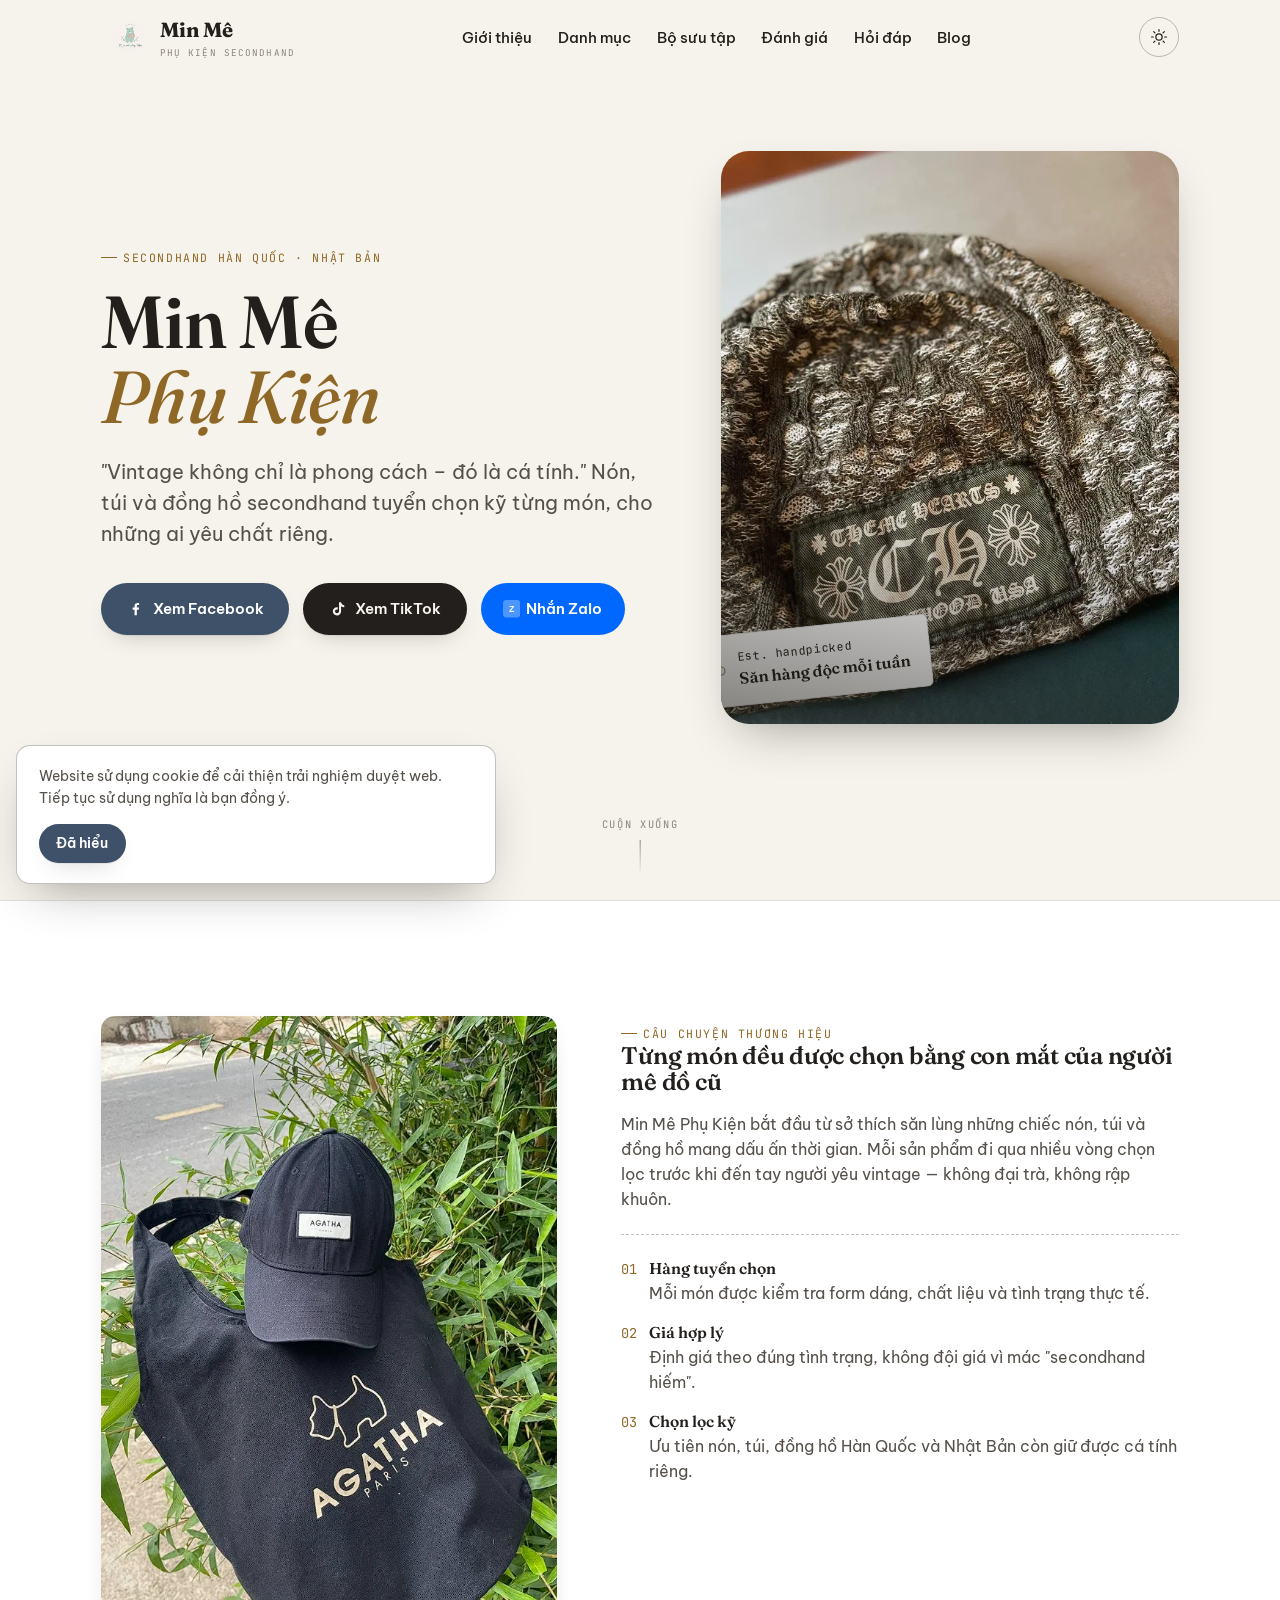
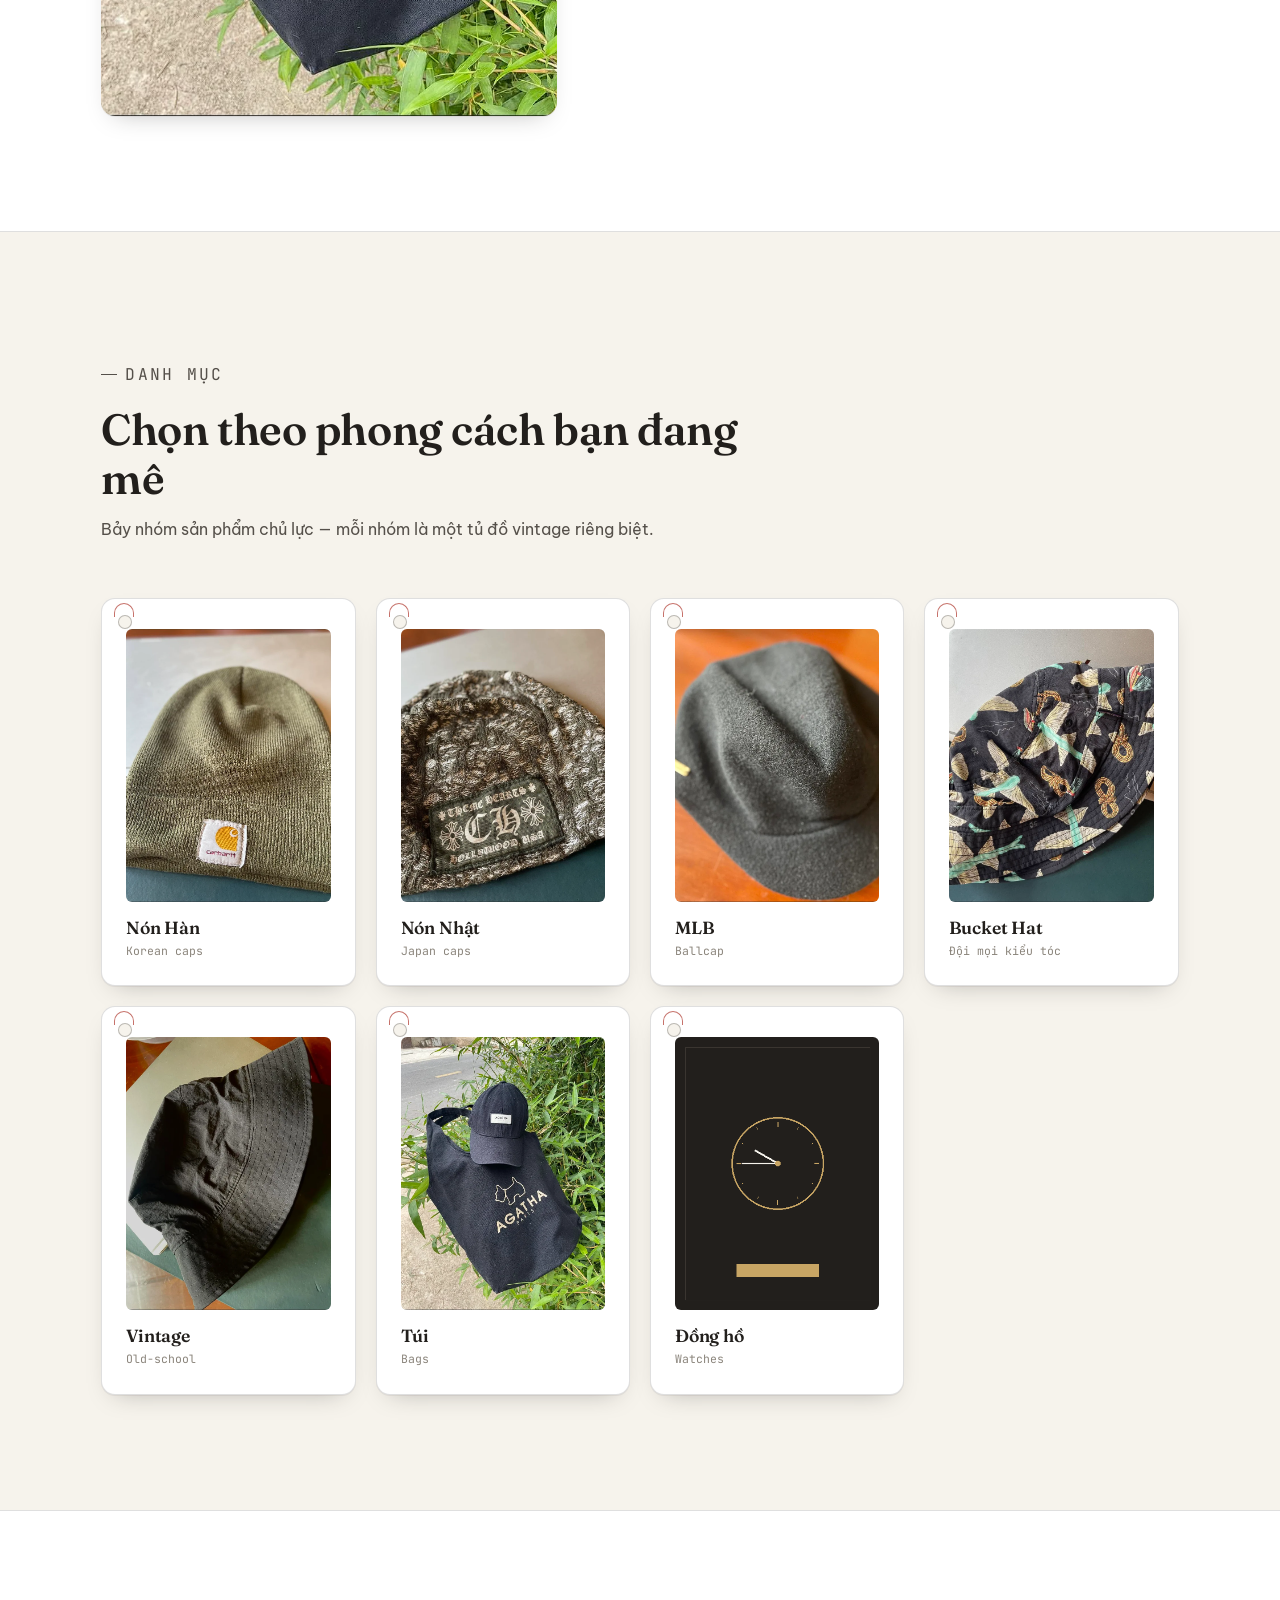
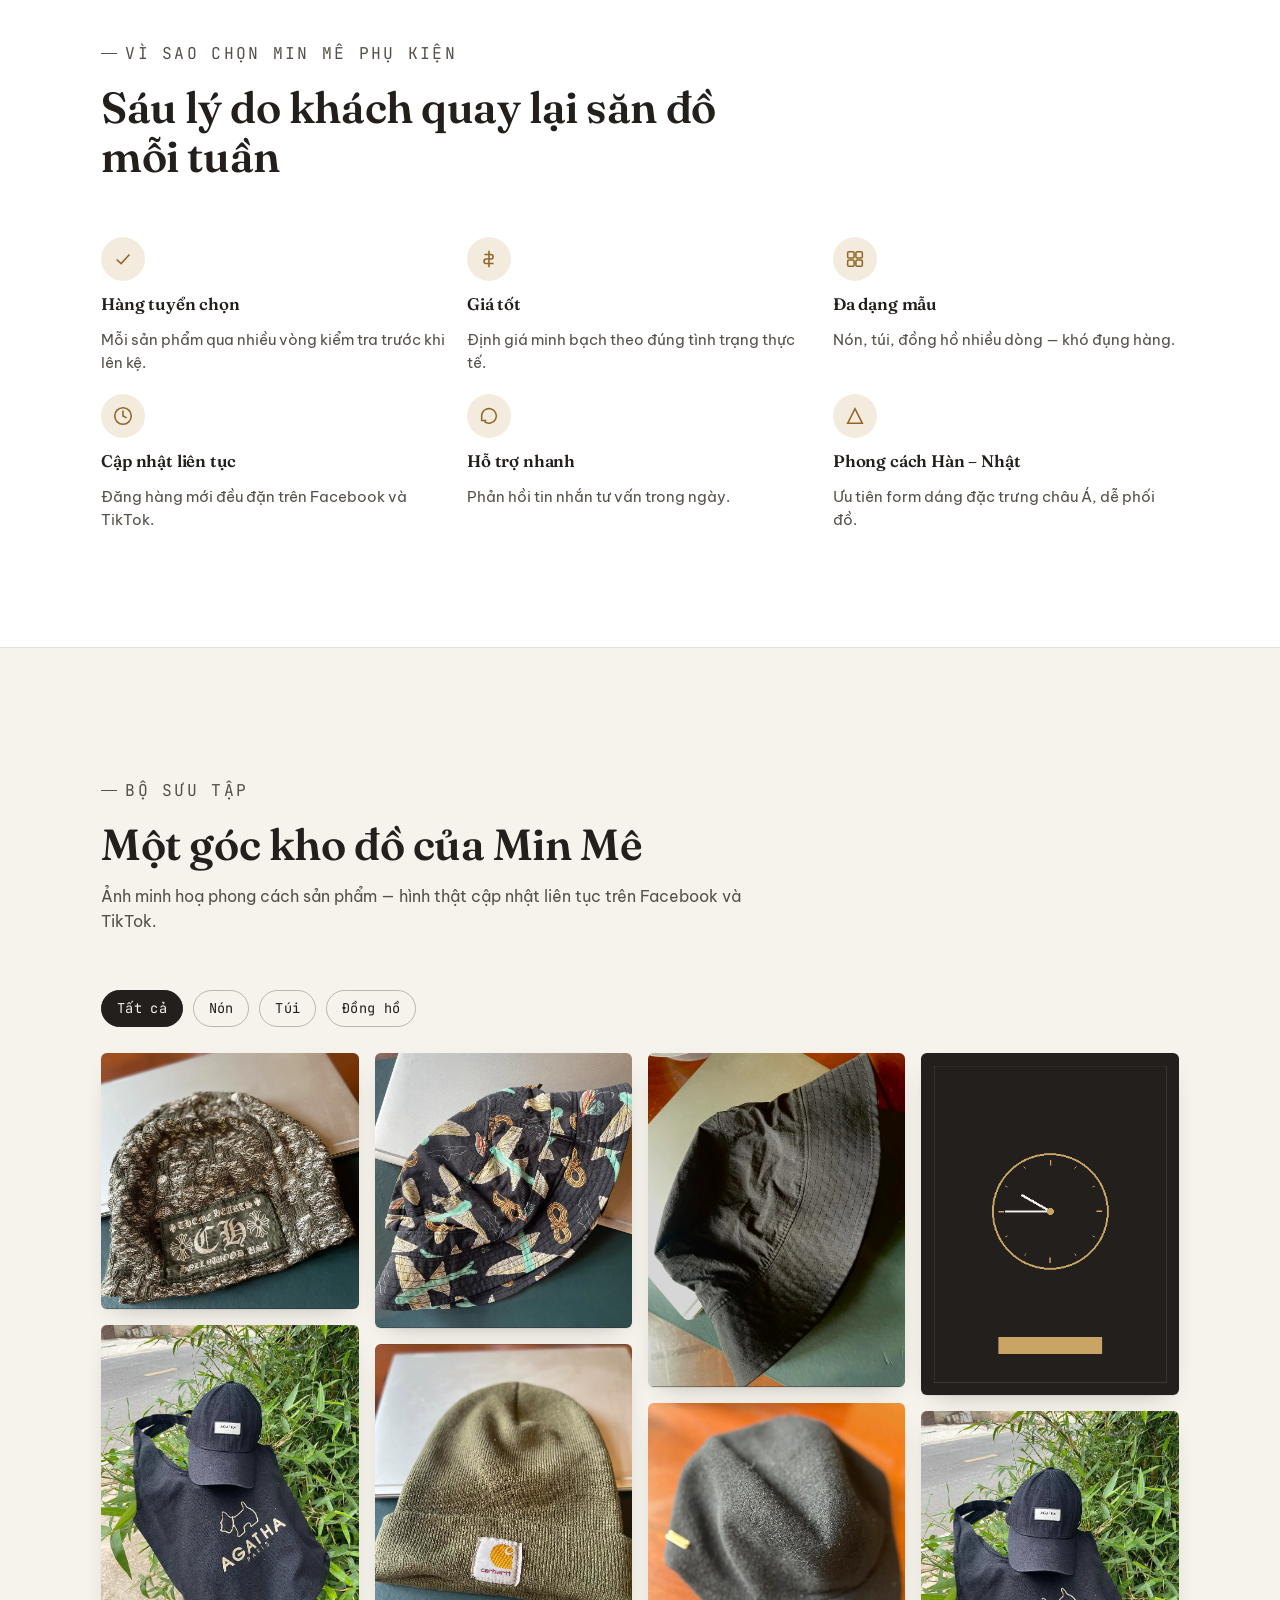
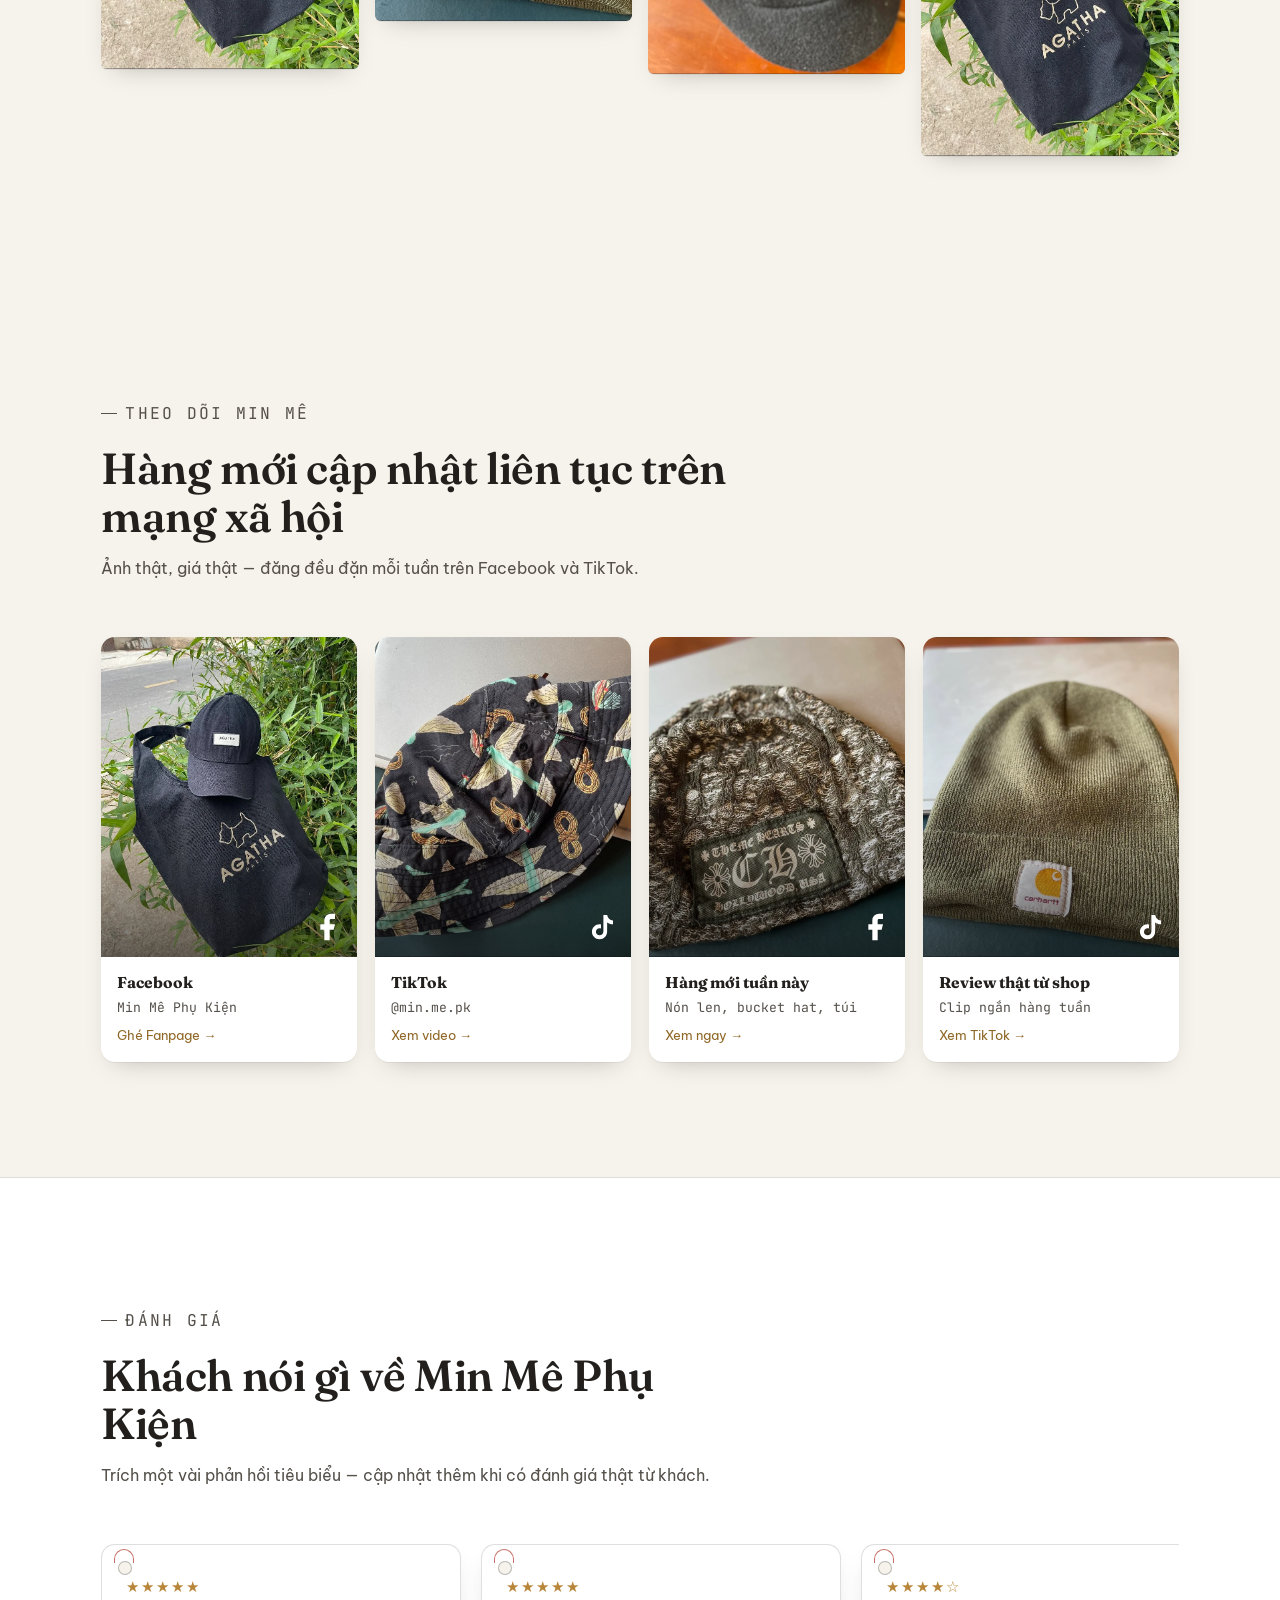
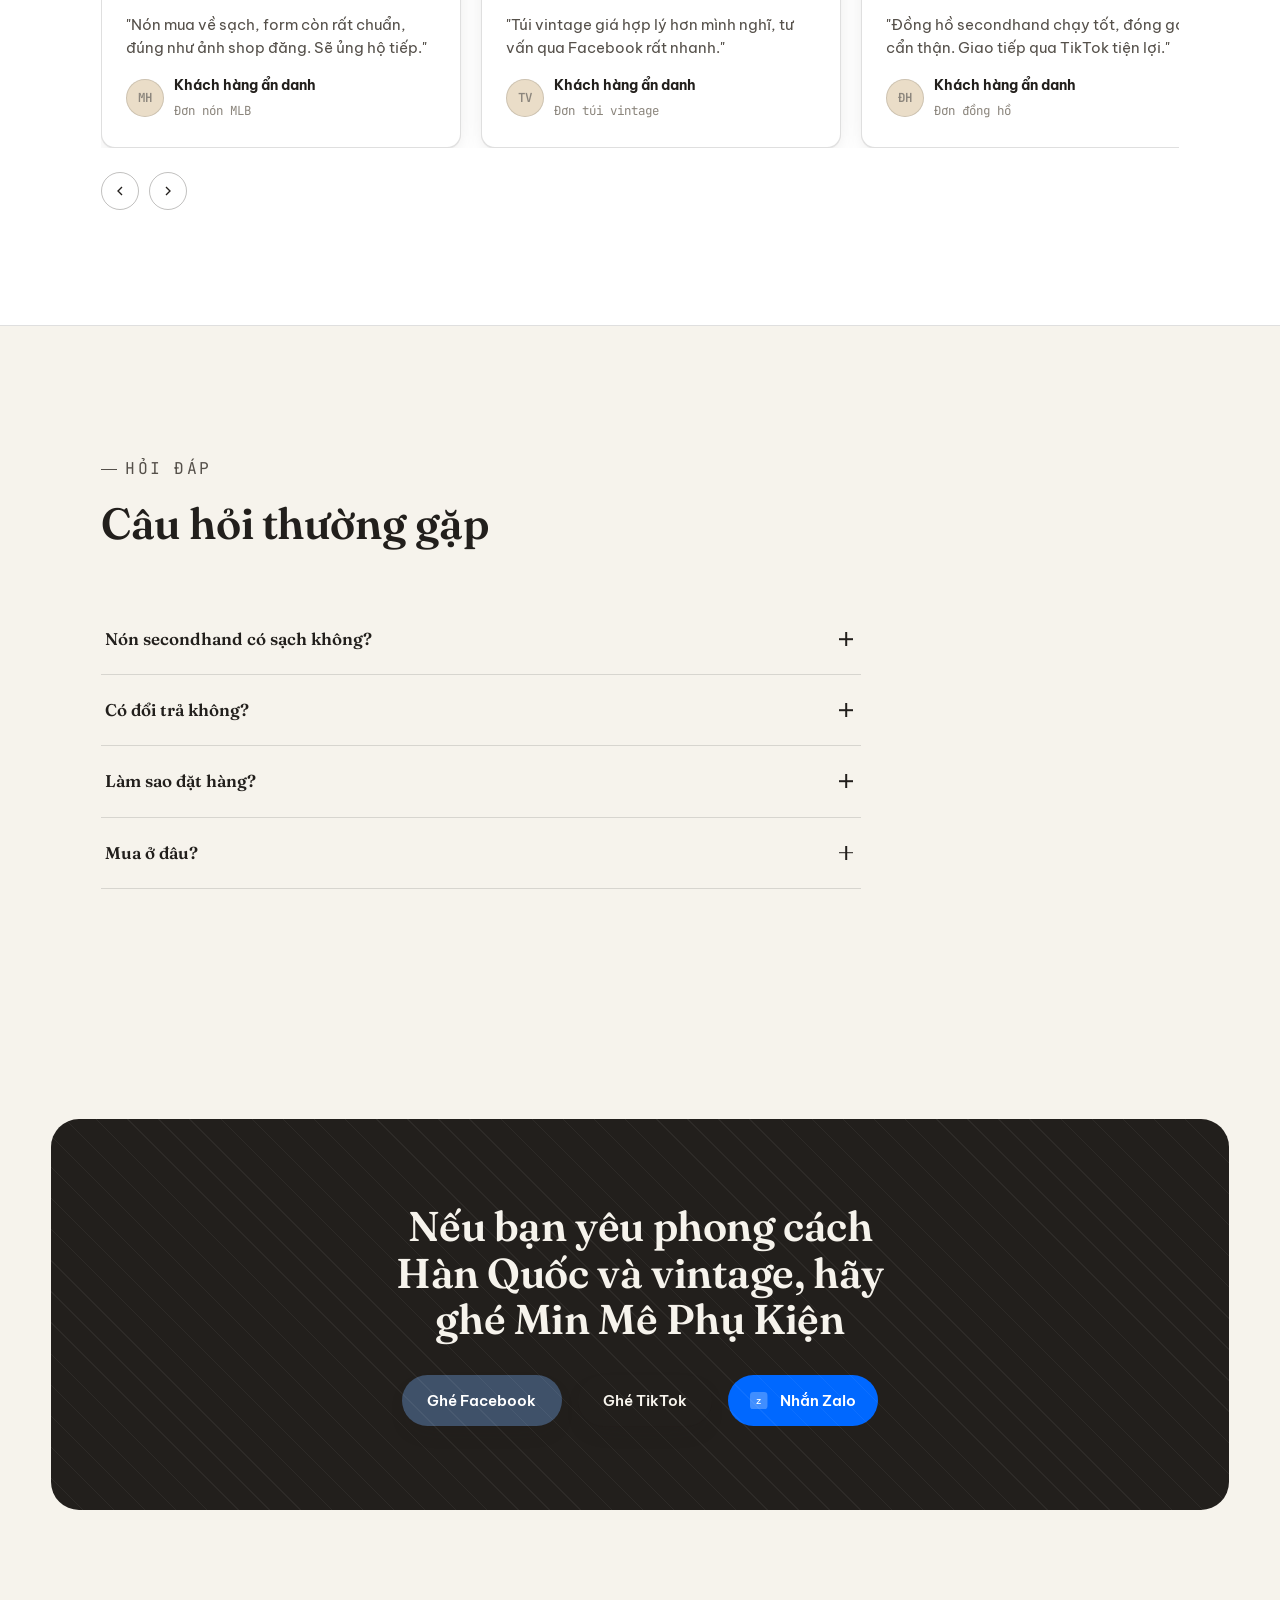
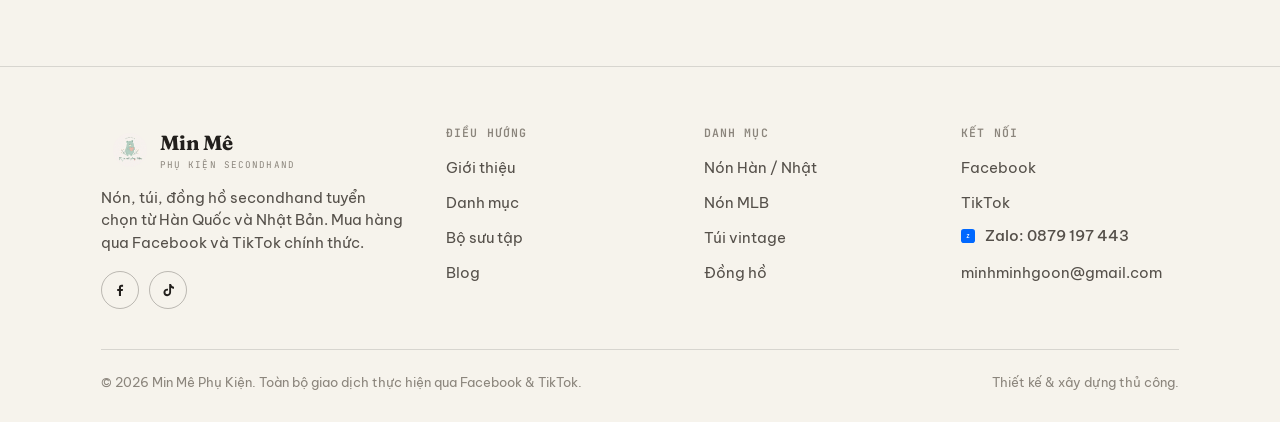
==== commit 5bfa94f7: "Add files via upload" ====
--- a/index.html
+++ b/index.html
@@ -29,17 +29,15 @@
 <meta name="theme-color" content="#17150F" media="(prefers-color-scheme: dark)">
 
 <link rel="manifest" href="/manifest.json">
-<link rel="icon" href="/assets/icons/favicon-64.png" type="image/png">
+<link rel="icon" href="/assets/icons/favicon.svg" type="image/svg+xml">
+<link rel="icon" href="/assets/icons/favicon-64.png" type="image/png" sizes="64x64">
 <link rel="apple-touch-icon" href="/assets/icons/icon-192.png">
 
 <link rel="preconnect" href="https://fonts.googleapis.com">
 <link rel="preconnect" href="https://fonts.gstatic.com" crossorigin>
-  <link rel="stylesheet" href="https://fonts.googleapis.com/css2?family=Fraunces:ital,opsz,wght@0,9..144,500;0,9..144,600;1,9..144,500&family=Be+Vietnam+Pro:wght@400;500;600;700&family=JetBrains+Mono:wght@400;500&display=swap">
-
-
-
-
-<link rel="preload" as="style" href="/css/style.css">
+<link rel="stylesheet" href="https://fonts.googleapis.com/css2?family=Fraunces:ital,opsz,wght@0,9..144,500;0,9..144,600;1,9..144,500&family=Be+Vietnam+Pro:wght@400;500;600;700&family=JetBrains+Mono:wght@400;500&display=swap" media="print" onload="this.media='all'">
+<noscript><link rel="stylesheet" href="https://fonts.googleapis.com/css2?family=Fraunces:wght@500;600&family=Be+Vietnam+Pro:wght@400;600&display=swap"></noscript>
+
 <link rel="stylesheet" href="/css/style.css">
 
 <!-- JSON-LD: Organization -->
@@ -100,13 +98,16 @@
 </head>
 <body>
 <a class="skip-link" href="#main">Bỏ qua, đến nội dung chính</a>
-<div class="reading-progress" aria-hidden="true" style="display:none"></div>
+<div class="reading-progress" aria-hidden="true"></div>
 
 <!-- ===================== HEADER ===================== -->
 <header class="site-header">
   <div class="container">
     <a href="/" class="brand" aria-label="Min Mê Phụ Kiện — trang chủ">
-      <img class="brand-mark" src="/assets/icons/avatar-logo.png" alt="Min Mê Phụ Kiện logo" width="40" height="40" style="border-radius:50%;object-fit:cover;">
+      <picture>
+        <source srcset="/assets/icons/avatar-logo.webp" type="image/webp">
+        <img class="brand-mark" src="/assets/icons/avatar-logo.png" alt="Min Mê Phụ Kiện logo" width="40" height="40" style="border-radius:50%;object-fit:cover;">
+      </picture>
       <span>Min Mê<small>Phụ Kiện Secondhand</small></span>
     </a>
 
@@ -142,15 +143,15 @@
         <h1 class="hero-title">Min Mê<span class="line2">Phụ Kiện</span></h1>
         <p class="hero-slogan">"Vintage không chỉ là phong cách – đó là cá tính." Nón, túi và đồng hồ secondhand tuyển chọn kỹ từng món, cho những ai yêu chất riêng.</p>
         <div class="hero-actions">
-          <a class="btn btn-facebook" href="https://www.facebook.com/share/1EcXoR3qyk/?mibextid=wwXIfr" target="_blank" rel="noopener">
+          <a class="btn btn-facebook" href="https://www.facebook.com/share/1EcXoR3qyk/?mibextid=wwXIfr" target="_blank" rel="noopener noreferrer">
             <svg viewBox="0 0 24 24" fill="currentColor" aria-hidden="true"><path d="M13.5 21v-7.6h2.6l.4-3H13.5V8.4c0-.87.24-1.46 1.5-1.46h1.6V4.28C16.3 4.2 15.36 4.1 14.26 4.1c-2.3 0-3.87 1.4-3.87 3.98v2.32H7.8v3h2.6V21h3.1Z"/></svg>
             Xem Facebook
           </a>
-          <a class="btn btn-tiktok" href="https://www.tiktok.com/@min.me.pk?_r=1&_t=ZS-98cHzrvbZjR" target="_blank" rel="noopener">
+          <a class="btn btn-tiktok" href="https://www.tiktok.com/@min.me.pk?_r=1&_t=ZS-98cHzrvbZjR" target="_blank" rel="noopener noreferrer">
             <svg viewBox="0 0 24 24" fill="currentColor" aria-hidden="true"><path d="M16.6 3c.4 2.2 1.9 3.9 4.4 4.1v2.9c-1.6.1-3-.4-4.4-1.3v6.7c0 3.4-2.5 5.8-5.7 5.8-3.1 0-5.7-2.4-5.7-5.6 0-3.2 2.6-5.6 5.7-5.6.4 0 .8 0 1.1.1v3c-.3-.1-.7-.2-1.1-.2-1.5 0-2.7 1.1-2.7 2.7 0 1.5 1.2 2.6 2.7 2.6 1.6 0 2.9-1.2 2.9-3V3h2.8Z"/></svg>
             Xem TikTok
           </a>
-          <a class="btn btn-zalo" href="https://zalo.me/879197443" target="_blank" rel="noopener">
+          <a class="btn btn-zalo" href="https://zalo.me/879197443" target="_blank" rel="noopener noreferrer">
             <svg width="18" height="18" viewBox="0 0 40 40" aria-hidden="true"><rect width="40" height="40" rx="8" fill="white" fill-opacity="0.3"/><text x="50%" y="56%" dominant-baseline="middle" text-anchor="middle" fill="white" font-size="20" font-weight="bold" font-family="sans-serif">Z</text></svg>
             Nhắn Zalo
           </a>
@@ -158,7 +159,10 @@
       </div>
 
       <div class="hero-visual">
-        <img src="/assets/products/chrome-hearts-beanie.png" alt="Bộ sưu tập nón secondhand phong cách Hàn Quốc của Min Mê Phụ Kiện" width="900" height="1125" fetchpriority="high">
+        <picture>
+          <source srcset="/assets/products/chrome-hearts-beanie.webp" type="image/webp">
+          <img src="/assets/products/chrome-hearts-beanie.png" alt="Bộ sưu tập nón secondhand phong cách Hàn Quốc của Min Mê Phụ Kiện" width="900" height="1125" fetchpriority="high">
+        </picture>
         <div class="hero-tag">
           Est. handpicked<br><strong>Săn hàng độc mỗi tuần</strong>
         </div>
@@ -171,7 +175,10 @@
   <section class="intro" id="gioi-thieu">
     <div class="container intro-grid">
       <div class="intro-figure" data-reveal>
-        <img src="/assets/products/agatha-set.png" alt="Góc tuyển chọn phụ kiện secondhand tại Min Mê Phụ Kiện" width="700" height="700" loading="lazy">
+        <picture>
+          <source srcset="/assets/products/agatha-set.webp" type="image/webp">
+          <img src="/assets/products/agatha-set.png" alt="Góc tuyển chọn phụ kiện secondhand tại Min Mê Phụ Kiện" width="700" height="700" loading="lazy">
+        </picture>
       </div>
       <div data-reveal>
         <p class="eyebrow">Câu chuyện thương hiệu</p>
@@ -197,27 +204,27 @@
       </div>
       <div class="category-grid">
         <a class="category-card tag-card" href="/blog/non-han-secondhand-co-dang-mua.html" data-reveal>
-          <div class="thumb"><img src="/assets/products/carhartt-beanie.png" alt="Nón len Carhartt xanh rêu — secondhand Hàn Quốc" loading="lazy" width="400" height="533"></div>
+          <div class="thumb"><picture><source srcset="/assets/products/carhartt-beanie.webp" type="image/webp"><img src="/assets/products/carhartt-beanie.png" alt="Nón len Carhartt xanh rêu — secondhand Hàn Quốc" loading="lazy" width="400" height="533"></picture></div>
           <h3>Nón Hàn</h3><span class="count">Korean caps</span>
         </a>
         <a class="category-card tag-card" href="#bo-suu-tap" data-reveal>
-          <div class="thumb"><img src="/assets/products/chrome-hearts-beanie.png" alt="Nón len Chrome Hearts Hollywood — secondhand Nhật" loading="lazy" width="400" height="533"></div>
+          <div class="thumb"><picture><source srcset="/assets/products/chrome-hearts-beanie.webp" type="image/webp"><img src="/assets/products/chrome-hearts-beanie.png" alt="Nón len Chrome Hearts Hollywood — secondhand Nhật" loading="lazy" width="400" height="533"></picture></div>
           <h3>Nón Nhật</h3><span class="count">Japan caps</span>
         </a>
         <a class="category-card tag-card" href="/blog/mlb-secondhand-la-gi.html" data-reveal>
-          <div class="thumb"><img src="/assets/products/wool-cap.png" alt="Nón dạ đen — MLB cap phong cách vintage" loading="lazy" width="400" height="533"></div>
+          <div class="thumb"><picture><source srcset="/assets/products/wool-cap.webp" type="image/webp"><img src="/assets/products/wool-cap.png" alt="Nón dạ đen — MLB cap phong cách vintage" loading="lazy" width="400" height="533"></picture></div>
           <h3>MLB</h3><span class="count">Ballcap</span>
         </a>
         <a class="category-card tag-card" href="/blog/bucket-hat-phu-hop-khuon-mat-nao.html" data-reveal>
-          <div class="thumb"><img src="/assets/products/bucket-hat-print.png" alt="Bucket Hat hoạ tiết chuồn chuồn — secondhand độc lạ" loading="lazy" width="400" height="533"></div>
+          <div class="thumb"><picture><source srcset="/assets/products/bucket-hat-print.webp" type="image/webp"><img src="/assets/products/bucket-hat-print.png" alt="Bucket Hat hoạ tiết chuồn chuồn — secondhand độc lạ" loading="lazy" width="400" height="533"></picture></div>
           <h3>Bucket Hat</h3><span class="count">Đội mọi kiểu tóc</span>
         </a>
         <a class="category-card tag-card" href="/blog/top-mau-non-vintage-dep.html" data-reveal>
-          <div class="thumb"><img src="/assets/products/bucket-hat-black.png" alt="Bucket Hat đen trơn — nylon tối giản vintage" loading="lazy" width="400" height="533"></div>
+          <div class="thumb"><picture><source srcset="/assets/products/bucket-hat-black.webp" type="image/webp"><img src="/assets/products/bucket-hat-black.png" alt="Bucket Hat đen trơn — nylon tối giản vintage" loading="lazy" width="400" height="533"></picture></div>
           <h3>Vintage</h3><span class="count">Old-school</span>
         </a>
         <a class="category-card tag-card" href="/blog/tui-vintage-han-quoc.html" data-reveal>
-          <div class="thumb"><img src="/assets/products/agatha-set.png" alt="Túi tote Agatha Paris canvas đen — secondhand chính hãng" loading="lazy" width="400" height="533"></div>
+          <div class="thumb"><picture><source srcset="/assets/products/agatha-set.webp" type="image/webp"><img src="/assets/products/agatha-set.png" alt="Túi tote Agatha Paris canvas đen — secondhand chính hãng" loading="lazy" width="400" height="533"></picture></div>
           <h3>Túi</h3><span class="count">Bags</span>
         </a>
         <a class="category-card tag-card" href="/blog/dong-ho-secondhand-co-nen-mua.html" data-reveal>
@@ -279,14 +286,14 @@
         <button class="filter-chip" data-filter="dongho" aria-pressed="false">Đồng hồ</button>
       </div>
       <div class="masonry">
-        <figure class="masonry-item" data-category="non"><img src="/assets/products/chrome-hearts-beanie.png" alt="Nón len Chrome Hearts Hollywood — secondhand chính hãng" loading="lazy" width="500" height="620"></figure>
-        <figure class="masonry-item" data-category="tui"><img src="/assets/products/agatha-set.png" alt="Set Agatha Paris — túi tote canvas đen + mũ lưỡi trai" loading="lazy" width="500" height="700"></figure>
-        <figure class="masonry-item" data-category="non"><img src="/assets/products/bucket-hat-print.png" alt="Bucket Hat hoạ tiết chuồn chuồn — secondhand độc lạ" loading="lazy" width="500" height="560"></figure>
-        <figure class="masonry-item" data-category="non"><img src="/assets/products/carhartt-beanie.png" alt="Carhartt Beanie màu xanh rêu — nón len workwear classic" loading="lazy" width="500" height="640"></figure>
-        <figure class="masonry-item" data-category="non"><img src="/assets/products/bucket-hat-black.png" alt="Bucket Hat đen trơn — vải nylon tối giản, chống nắng tốt" loading="lazy" width="500" height="600"></figure>
-        <figure class="masonry-item" data-category="non"><img src="/assets/products/wool-cap.png" alt="Nón dạ đen — kiểu cap cụp vành phong cách Âu vintage" loading="lazy" width="500" height="660"></figure>
-        <figure class="masonry-item" data-category="non"><img src="/assets/products/chrome-hearts-beanie.png" alt="Chrome Hearts Beanie — patch logo gothic, Hollywood USA" loading="lazy" width="500" height="610"></figure>
-        <figure class="masonry-item" data-category="tui"><img src="/assets/products/agatha-set.png" alt="Agatha Paris tote — túi canvas in logo dập nổi" loading="lazy" width="500" height="590"></figure>
+        <figure class="masonry-item" data-category="non"><picture><source srcset="/assets/products/chrome-hearts-beanie.webp" type="image/webp"><img src="/assets/products/chrome-hearts-beanie.png" alt="Nón len Chrome Hearts Hollywood — secondhand chính hãng" loading="lazy" width="500" height="620"></picture></figure>
+        <figure class="masonry-item" data-category="tui"><picture><source srcset="/assets/products/agatha-set.webp" type="image/webp"><img src="/assets/products/agatha-set.png" alt="Set Agatha Paris — túi tote canvas đen + mũ lưỡi trai" loading="lazy" width="500" height="700"></picture></figure>
+        <figure class="masonry-item" data-category="non"><picture><source srcset="/assets/products/bucket-hat-print.webp" type="image/webp"><img src="/assets/products/bucket-hat-print.png" alt="Bucket Hat hoạ tiết chuồn chuồn — secondhand độc lạ" loading="lazy" width="500" height="560"></picture></figure>
+        <figure class="masonry-item" data-category="non"><picture><source srcset="/assets/products/carhartt-beanie.webp" type="image/webp"><img src="/assets/products/carhartt-beanie.png" alt="Carhartt Beanie màu xanh rêu — nón len workwear classic" loading="lazy" width="500" height="640"></picture></figure>
+        <figure class="masonry-item" data-category="non"><picture><source srcset="/assets/products/bucket-hat-black.webp" type="image/webp"><img src="/assets/products/bucket-hat-black.png" alt="Bucket Hat đen trơn — vải nylon tối giản, chống nắng tốt" loading="lazy" width="500" height="600"></picture></figure>
+        <figure class="masonry-item" data-category="non"><picture><source srcset="/assets/products/wool-cap.webp" type="image/webp"><img src="/assets/products/wool-cap.png" alt="Nón dạ đen — kiểu cap cụp vành phong cách Âu vintage" loading="lazy" width="500" height="660"></picture></figure>
+        <figure class="masonry-item" data-category="dongho"><img src="/assets/products/dongho-placeholder.png" alt="Đồng hồ secondhand vintage — sắp có hàng mới" loading="lazy" width="500" height="660"></figure>
+        <figure class="masonry-item" data-category="tui"><picture><source srcset="/assets/products/agatha-set.webp" type="image/webp"><img src="/assets/products/agatha-set.png" alt="Agatha Paris tote — túi canvas in logo dập nổi" loading="lazy" width="500" height="590"></picture></figure>
       </div>
     </div>
   </section>
@@ -305,9 +312,9 @@
         <p>Ảnh thật, giá thật — đăng đều đặn mỗi tuần trên Facebook và TikTok.</p>
       </div>
       <div class="social-grid" data-reveal>
-        <a class="social-channel-card" href="https://www.facebook.com/share/1EcXoR3qyk/" target="_blank" rel="noopener">
+        <a class="social-channel-card" href="https://www.facebook.com/share/1EcXoR3qyk/" target="_blank" rel="noopener noreferrer">
           <div class="social-channel-thumb">
-            <img src="/assets/products/agatha-set.png" alt="Min Mê Phụ Kiện Facebook — túi Agatha Paris" loading="lazy">
+            <picture><source srcset="/assets/products/agatha-set.webp" type="image/webp"><img src="/assets/products/agatha-set.png" alt="Min Mê Phụ Kiện Facebook — túi Agatha Paris" loading="lazy"></picture>
             <div class="social-channel-overlay">
               <svg width="32" height="32" viewBox="0 0 24 24" fill="currentColor"><path d="M18 2h-3a5 5 0 0 0-5 5v3H7v4h3v8h4v-8h3l1-4h-4V7a1 1 0 0 1 1-1h3z"/></svg>
             </div>
@@ -318,9 +325,9 @@
             <em>Ghé Fanpage →</em>
           </div>
         </a>
-        <a class="social-channel-card" href="https://www.tiktok.com/@min.me.pk?_r=1&_t=ZS-98cHzrvbZjR" target="_blank" rel="noopener">
+        <a class="social-channel-card" href="https://www.tiktok.com/@min.me.pk?_r=1&_t=ZS-98cHzrvbZjR" target="_blank" rel="noopener noreferrer">
           <div class="social-channel-thumb">
-            <img src="/assets/products/bucket-hat-print.png" alt="Min Mê Phụ Kiện TikTok — bucket hat hoạ tiết" loading="lazy">
+            <picture><source srcset="/assets/products/bucket-hat-print.webp" type="image/webp"><img src="/assets/products/bucket-hat-print.png" alt="Min Mê Phụ Kiện TikTok — bucket hat hoạ tiết" loading="lazy"></picture>
             <div class="social-channel-overlay">
               <svg width="32" height="32" viewBox="0 0 24 24" fill="currentColor"><path d="M16.6 3c.4 2.2 1.9 3.9 4.4 4.1v2.9c-1.6.1-3-.4-4.4-1.3v6.7c0 3.4-2.5 5.8-5.7 5.8-3.1 0-5.7-2.4-5.7-5.6 0-3.2 2.6-5.6 5.7-5.6.4 0 .8 0 1.1.1v3c-.3-.1-.7-.2-1.1-.2-1.5 0-2.7 1.1-2.7 2.7 0 1.5 1.2 2.6 2.7 2.6 1.6 0 2.9-1.2 2.9-3V3h2.8Z"/></svg>
             </div>
@@ -331,9 +338,9 @@
             <em>Xem video →</em>
           </div>
         </a>
-        <a class="social-channel-card" href="https://www.facebook.com/share/1EcXoR3qyk/" target="_blank" rel="noopener">
+        <a class="social-channel-card" href="https://www.facebook.com/share/1EcXoR3qyk/" target="_blank" rel="noopener noreferrer">
           <div class="social-channel-thumb">
-            <img src="/assets/products/chrome-hearts-beanie.png" alt="Min Mê Phụ Kiện — nón len Chrome Hearts" loading="lazy">
+            <picture><source srcset="/assets/products/chrome-hearts-beanie.webp" type="image/webp"><img src="/assets/products/chrome-hearts-beanie.png" alt="Min Mê Phụ Kiện — nón len Chrome Hearts" loading="lazy"></picture>
             <div class="social-channel-overlay">
               <svg width="32" height="32" viewBox="0 0 24 24" fill="currentColor"><path d="M18 2h-3a5 5 0 0 0-5 5v3H7v4h3v8h4v-8h3l1-4h-4V7a1 1 0 0 1 1-1h3z"/></svg>
             </div>
@@ -344,9 +351,9 @@
             <em>Xem ngay →</em>
           </div>
         </a>
-        <a class="social-channel-card" href="https://www.tiktok.com/@min.me.pk?_r=1&_t=ZS-98cHzrvbZjR" target="_blank" rel="noopener">
+        <a class="social-channel-card" href="https://www.tiktok.com/@min.me.pk?_r=1&_t=ZS-98cHzrvbZjR" target="_blank" rel="noopener noreferrer">
           <div class="social-channel-thumb">
-            <img src="/assets/products/carhartt-beanie.png" alt="Min Mê Phụ Kiện — Carhartt beanie xanh rêu" loading="lazy">
+            <picture><source srcset="/assets/products/carhartt-beanie.webp" type="image/webp"><img src="/assets/products/carhartt-beanie.png" alt="Min Mê Phụ Kiện — Carhartt beanie xanh rêu" loading="lazy"></picture>
             <div class="social-channel-overlay">
               <svg width="32" height="32" viewBox="0 0 24 24" fill="currentColor"><path d="M16.6 3c.4 2.2 1.9 3.9 4.4 4.1v2.9c-1.6.1-3-.4-4.4-1.3v6.7c0 3.4-2.5 5.8-5.7 5.8-3.1 0-5.7-2.4-5.7-5.6 0-3.2 2.6-5.6 5.7-5.6.4 0 .8 0 1.1.1v3c-.3-.1-.7-.2-1.1-.2-1.5 0-2.7 1.1-2.7 2.7 0 1.5 1.2 2.6 2.7 2.6 1.6 0 2.9-1.2 2.9-3V3h2.8Z"/></svg>
             </div>
@@ -428,9 +435,9 @@
     <div class="cta-band" data-reveal>
       <h2>Nếu bạn yêu phong cách Hàn Quốc và vintage, hãy ghé Min Mê Phụ Kiện</h2>
       <div class="actions">
-        <a class="btn btn-facebook" href="https://www.facebook.com/share/1EcXoR3qyk/?mibextid=wwXIfr" target="_blank" rel="noopener">Ghé Facebook</a>
-        <a class="btn btn-tiktok" href="https://www.tiktok.com/@min.me.pk?_r=1&_t=ZS-98cHzrvbZjR" target="_blank" rel="noopener">Ghé TikTok</a>
-        <a class="btn btn-zalo" href="https://zalo.me/879197443" target="_blank" rel="noopener">
+        <a class="btn btn-facebook" href="https://www.facebook.com/share/1EcXoR3qyk/?mibextid=wwXIfr" target="_blank" rel="noopener noreferrer">Ghé Facebook</a>
+        <a class="btn btn-tiktok" href="https://www.tiktok.com/@min.me.pk?_r=1&_t=ZS-98cHzrvbZjR" target="_blank" rel="noopener noreferrer">Ghé TikTok</a>
+        <a class="btn btn-zalo" href="https://zalo.me/879197443" target="_blank" rel="noopener noreferrer">
           <svg width="16" height="16" viewBox="0 0 40 40" style="vertical-align:middle;margin-right:6px;"><rect width="40" height="40" rx="8" fill="white" fill-opacity="0.25"/><text x="50%" y="56%" dominant-baseline="middle" text-anchor="middle" fill="white" font-size="18" font-weight="bold" font-family="sans-serif">Z</text></svg>
           Nhắn Zalo
         </a>
@@ -446,13 +453,16 @@
     <div class="footer-grid">
       <div class="footer-brand">
         <a href="/" class="brand" aria-label="Min Mê Phụ Kiện">
-          <img class="brand-mark" src="/assets/icons/avatar-logo.png" alt="Min Mê Phụ Kiện logo" width="40" height="40" style="border-radius:50%;object-fit:cover;">
+          <picture>
+            <source srcset="/assets/icons/avatar-logo.webp" type="image/webp">
+            <img class="brand-mark" src="/assets/icons/avatar-logo.png" alt="Min Mê Phụ Kiện logo" width="40" height="40" style="border-radius:50%;object-fit:cover;">
+          </picture>
           <span>Min Mê<small>Phụ Kiện Secondhand</small></span>
         </a>
         <p>Nón, túi, đồng hồ secondhand tuyển chọn từ Hàn Quốc và Nhật Bản. Mua hàng qua Facebook và TikTok chính thức.</p>
         <div class="social-row">
-          <a href="https://www.facebook.com/share/1EcXoR3qyk/?mibextid=wwXIfr" target="_blank" rel="noopener" aria-label="Facebook Min Mê Phụ Kiện"><svg width="16" height="16" viewBox="0 0 24 24" fill="currentColor"><path d="M13.5 21v-7.6h2.6l.4-3H13.5V8.4c0-.87.24-1.46 1.5-1.46h1.6V4.28C16.3 4.2 15.36 4.1 14.26 4.1c-2.3 0-3.87 1.4-3.87 3.98v2.32H7.8v3h2.6V21h3.1Z"/></svg></a>
-          <a href="https://www.tiktok.com/@min.me.pk?_r=1&_t=ZS-98cHzrvbZjR" target="_blank" rel="noopener" aria-label="TikTok Min Mê Phụ Kiện"><svg width="16" height="16" viewBox="0 0 24 24" fill="currentColor"><path d="M16.6 3c.4 2.2 1.9 3.9 4.4 4.1v2.9c-1.6.1-3-.4-4.4-1.3v6.7c0 3.4-2.5 5.8-5.7 5.8-3.1 0-5.7-2.4-5.7-5.6 0-3.2 2.6-5.6 5.7-5.6.4 0 .8 0 1.1.1v3c-.3-.1-.7-.2-1.1-.2-1.5 0-2.7 1.1-2.7 2.7 0 1.5 1.2 2.6 2.7 2.6 1.6 0 2.9-1.2 2.9-3V3h2.8Z"/></svg></a>
+          <a href="https://www.facebook.com/share/1EcXoR3qyk/?mibextid=wwXIfr" target="_blank" rel="noopener noreferrer" aria-label="Facebook Min Mê Phụ Kiện"><svg width="16" height="16" viewBox="0 0 24 24" fill="currentColor"><path d="M13.5 21v-7.6h2.6l.4-3H13.5V8.4c0-.87.24-1.46 1.5-1.46h1.6V4.28C16.3 4.2 15.36 4.1 14.26 4.1c-2.3 0-3.87 1.4-3.87 3.98v2.32H7.8v3h2.6V21h3.1Z"/></svg></a>
+          <a href="https://www.tiktok.com/@min.me.pk?_r=1&_t=ZS-98cHzrvbZjR" target="_blank" rel="noopener noreferrer" aria-label="TikTok Min Mê Phụ Kiện"><svg width="16" height="16" viewBox="0 0 24 24" fill="currentColor"><path d="M16.6 3c.4 2.2 1.9 3.9 4.4 4.1v2.9c-1.6.1-3-.4-4.4-1.3v6.7c0 3.4-2.5 5.8-5.7 5.8-3.1 0-5.7-2.4-5.7-5.6 0-3.2 2.6-5.6 5.7-5.6.4 0 .8 0 1.1.1v3c-.3-.1-.7-.2-1.1-.2-1.5 0-2.7 1.1-2.7 2.7 0 1.5 1.2 2.6 2.7 2.6 1.6 0 2.9-1.2 2.9-3V3h2.8Z"/></svg></a>
         </div>
       </div>
       <div class="footer-col">
@@ -476,10 +486,10 @@
       <div class="footer-col">
         <h4>Kết nối</h4>
         <ul>
-          <li><a href="https://www.facebook.com/share/1EcXoR3qyk/?mibextid=wwXIfr" target="_blank" rel="noopener">Facebook</a></li>
-          <li><a href="https://www.tiktok.com/@min.me.pk?_r=1&_t=ZS-98cHzrvbZjR" target="_blank" rel="noopener">TikTok</a></li>
+          <li><a href="https://www.facebook.com/share/1EcXoR3qyk/?mibextid=wwXIfr" target="_blank" rel="noopener noreferrer">Facebook</a></li>
+          <li><a href="https://www.tiktok.com/@min.me.pk?_r=1&_t=ZS-98cHzrvbZjR" target="_blank" rel="noopener noreferrer">TikTok</a></li>
           <li>
-            <a href="https://zalo.me/879197443" target="_blank" rel="noopener" class="zalo-link">
+            <a href="https://zalo.me/879197443" target="_blank" rel="noopener noreferrer" class="zalo-link">
               <svg width="14" height="14" viewBox="0 0 40 40" fill="currentColor" style="vertical-align:middle;margin-right:5px;"><rect width="40" height="40" rx="8" fill="#0068FF"/><text x="50%" y="56%" dominant-baseline="middle" text-anchor="middle" fill="white" font-size="14" font-weight="bold" font-family="sans-serif">Z</text></svg>
               Zalo: 0879 197 443
             </a>
--- a/css/style.css
+++ b/css/style.css
@@ -85,7 +85,9 @@
   transition: background .35s var(--ease), color .35s var(--ease);
   overflow-x:hidden;
 }
-img,picture,video{ max-width:100%; display:block; }
+img,video{ max-width:100%; display:block; }
+picture{ display:block; max-width:100%; }
+
 a{ color:inherit; text-decoration:none; }
 ul,ol{ list-style:none; padding:0; }
 button{ font:inherit; color:inherit; background:none; border:0; cursor:pointer; }
@@ -311,19 +313,15 @@
 .lightbox{ position:fixed; inset:0; background:rgba(15,13,10,.92); display:none; align-items:center; justify-content:center; z-index:200; padding:5vw; }
 .lightbox.is-open{ display:flex; }
 .lightbox img{ max-height:88vh; max-width:100%; border-radius:var(--radius-s); box-shadow:var(--shadow-float); }
-.lightbox-close{ position:absolute; top:22px; right:26px; color:#fff; width:44px; height:44px; border-radius:50%; border:1.4px solid rgba(255,255,255,.4); display:grid; place-items:center; }
-
-/* ==========================================================================
-   Video + Fanpage
-   ========================================================================== */
-.social-embeds{ display:grid; grid-template-columns:1fr 1fr; gap: clamp(24px,4vw,48px); align-items:start; }
-.embed-card{ background:var(--paper-raised); border:1px solid var(--line); border-radius:var(--radius-m); padding:22px; box-shadow: var(--shadow-tag); }
-.embed-card h3{ font-size:1.05rem; margin-bottom:14px; display:flex; align-items:center; gap:.5em; }
-.tiktok-grid{ display:grid; grid-template-columns:repeat(3,1fr); gap:10px; }
-.tiktok-grid iframe, .tiktok-embed-wrap{ aspect-ratio:9/16; border-radius:10px; overflow:hidden; background:var(--paper); }
-.fb-page-wrap{ min-height:340px; display:flex; align-items:center; justify-content:center; background:var(--paper); border-radius:10px; overflow:hidden; }
-@media (max-width:860px){ .social-embeds{ grid-template-columns:1fr; } }
-@media (max-width:560px){ .tiktok-grid{ grid-template-columns:repeat(2,1fr); } }
+.lightbox-close{ position:absolute; top:22px; right:26px; color:#fff; width:44px; height:44px; border-radius:50%; border:1.4px solid rgba(255,255,255,.4); display:grid; place-items:center; transition: border-color .2s var(--ease); }
+.lightbox-close:hover{ border-color:#fff; }
+.lightbox-close:focus-visible{ outline:2.5px solid var(--brass); outline-offset:3px; }
+
+/* ==========================================================================
+   Video + Fanpage (social grid replaces old embed cards)
+   ========================================================================== */
+/* Old .social-embeds / .embed-card / .tiktok-grid / .fb-page-wrap rules removed —
+   replaced by .social-grid component below. */
 
 /* ==========================================================================
    Testimonials
@@ -603,3 +601,15 @@
   font-weight: 500;
 }
 .zalo-link:hover{ opacity: .8; }
+
+/* ==========================================================================
+   Picture element layout fixes
+   ========================================================================== */
+/* Inside flex containers (brand, social cards, intro figure) picture must
+   not break layout — set it to the same dimensions as the img it wraps */
+.brand picture{ display:contents; }
+.intro-figure picture{ display:block; }
+.social-channel-thumb picture{ display:block; width:100%; height:100%; }
+.masonry-item picture{ display:block; }
+.hero-visual picture{ display:block; width:100%; height:100%; }
+.category-card .thumb picture{ display:block; width:100%; height:100%; }
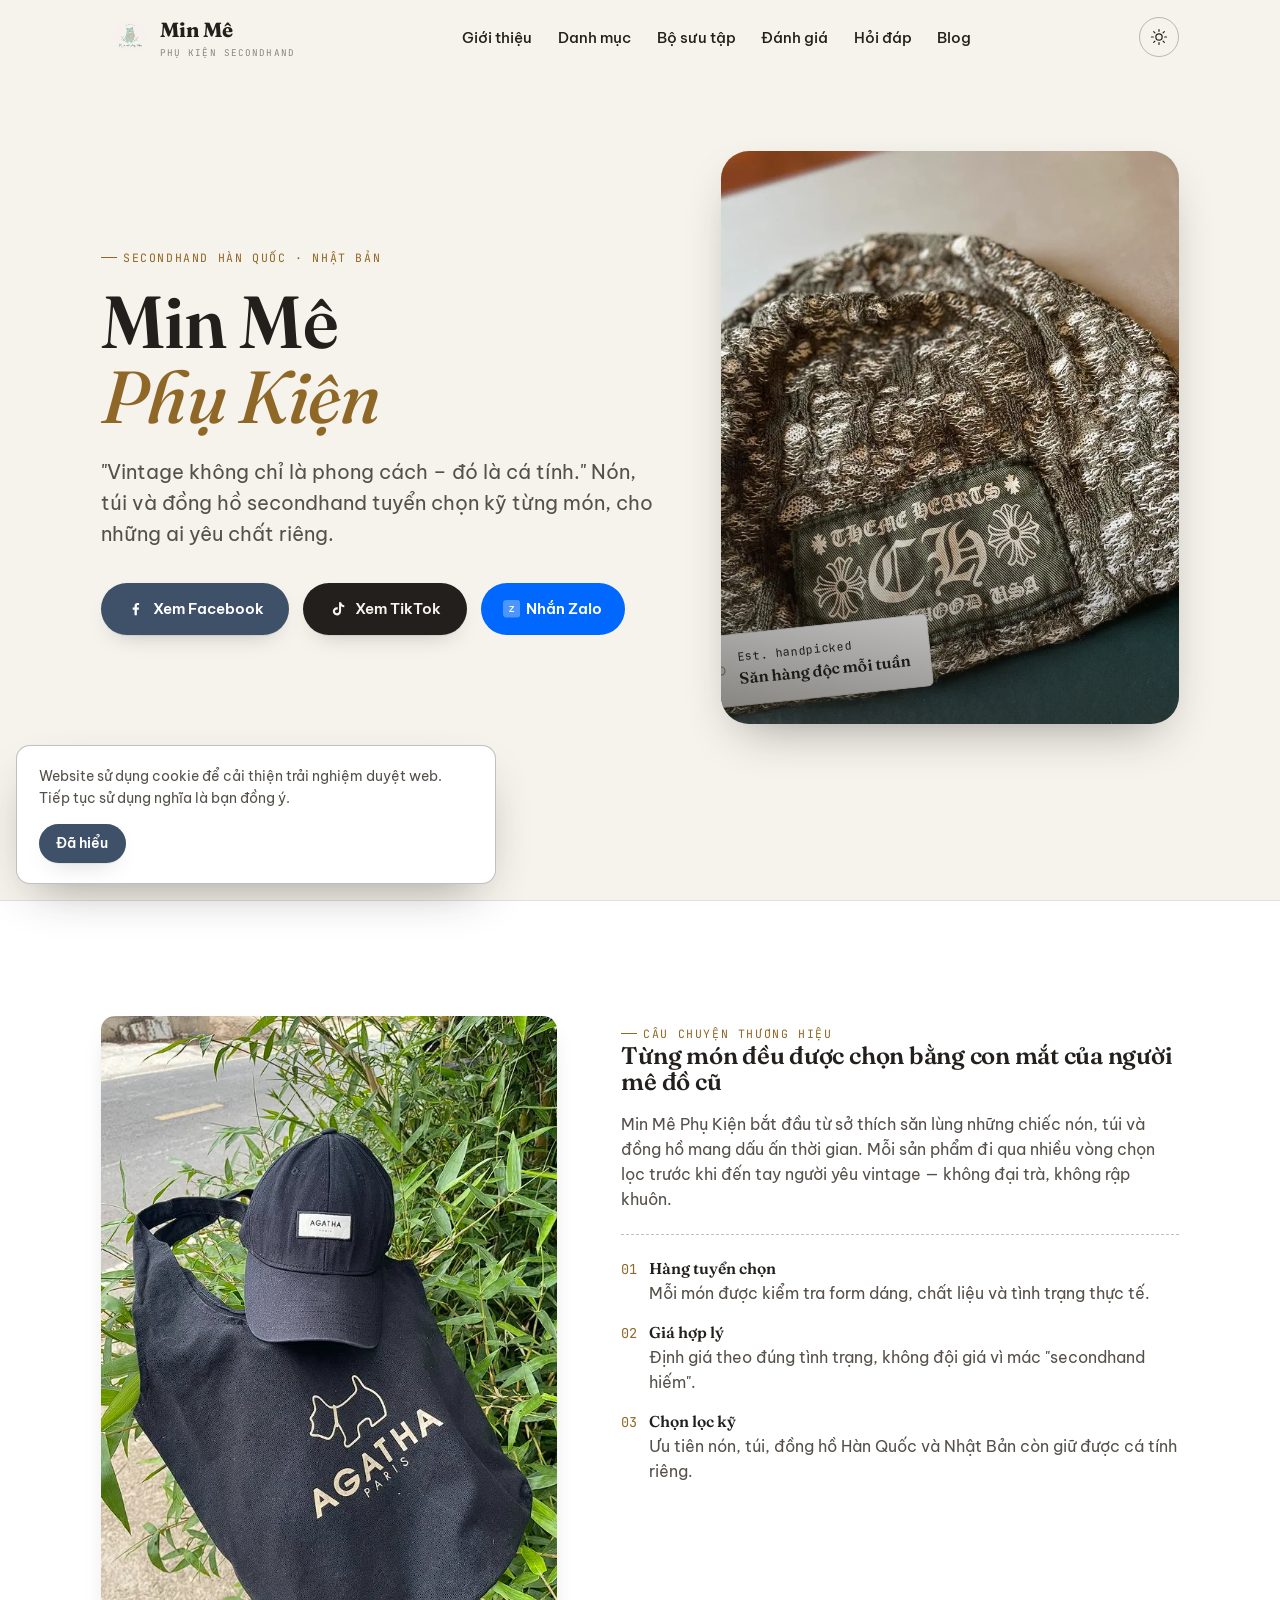
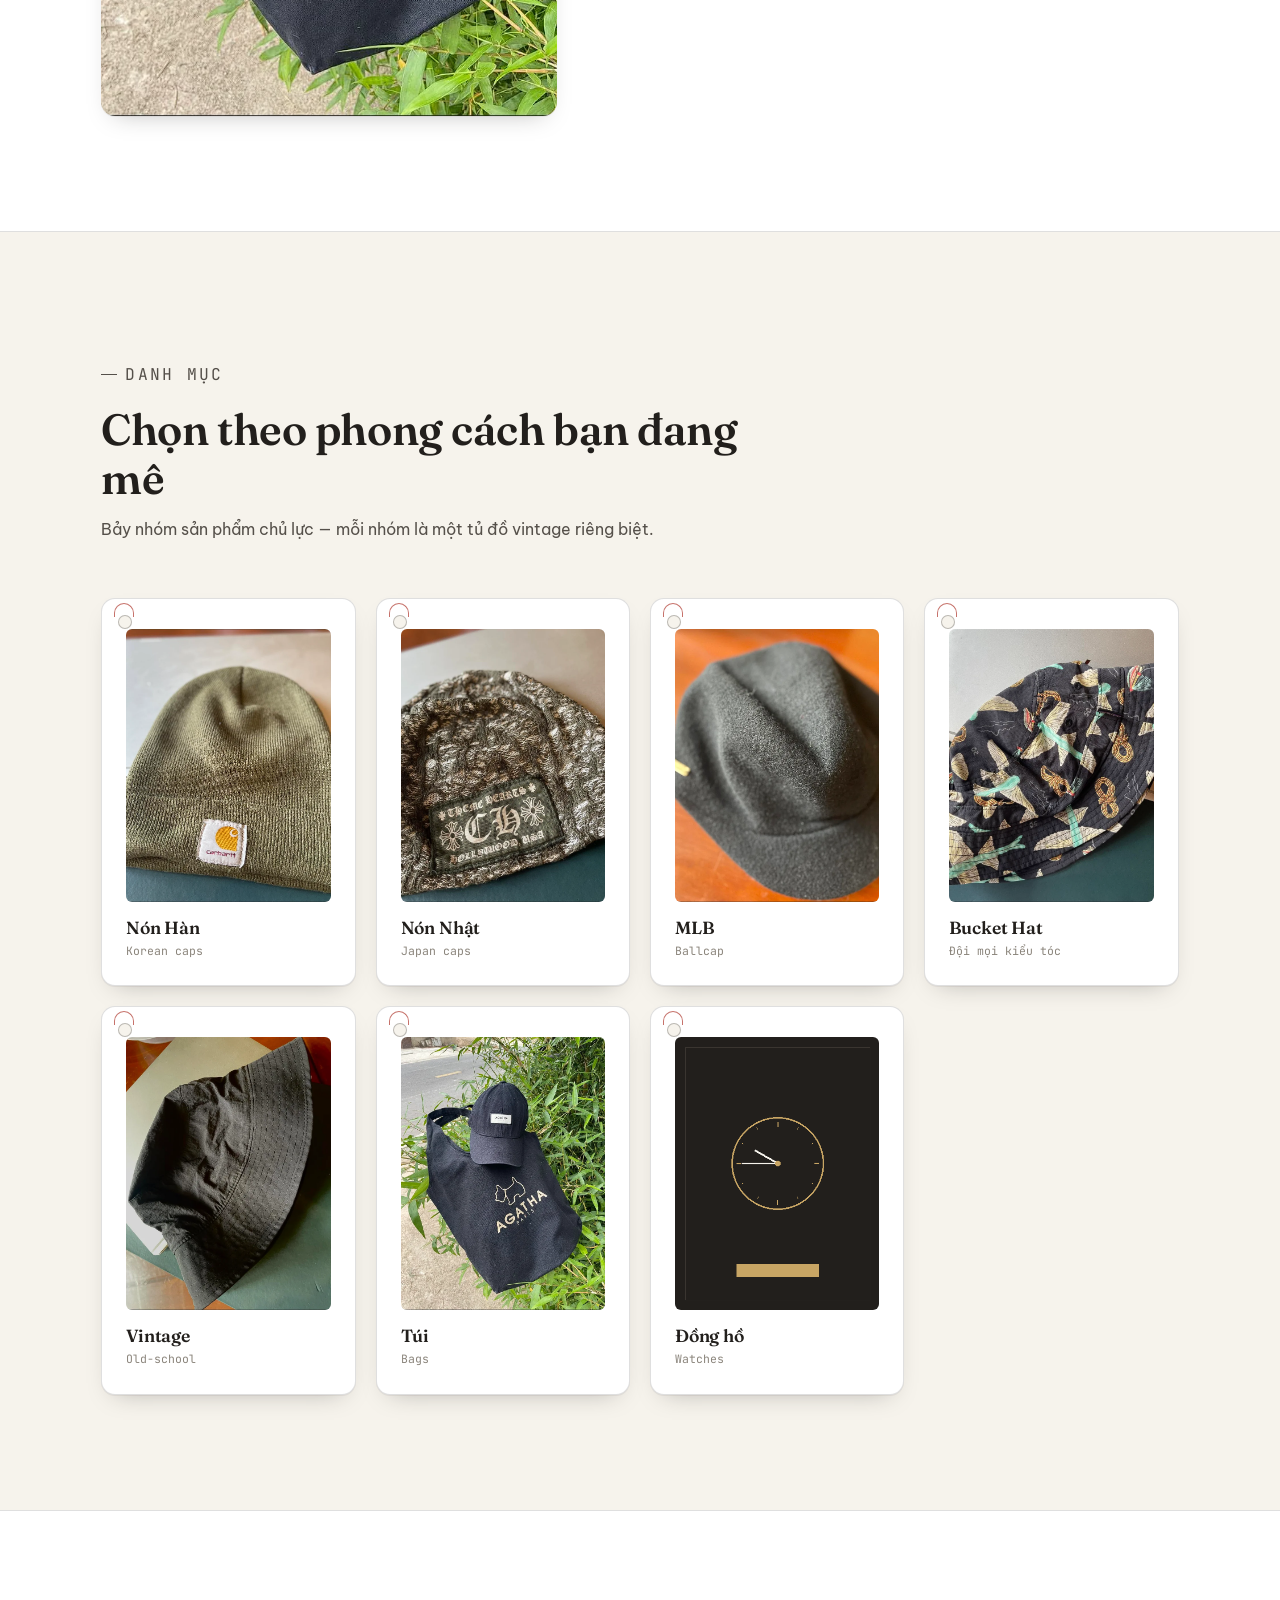
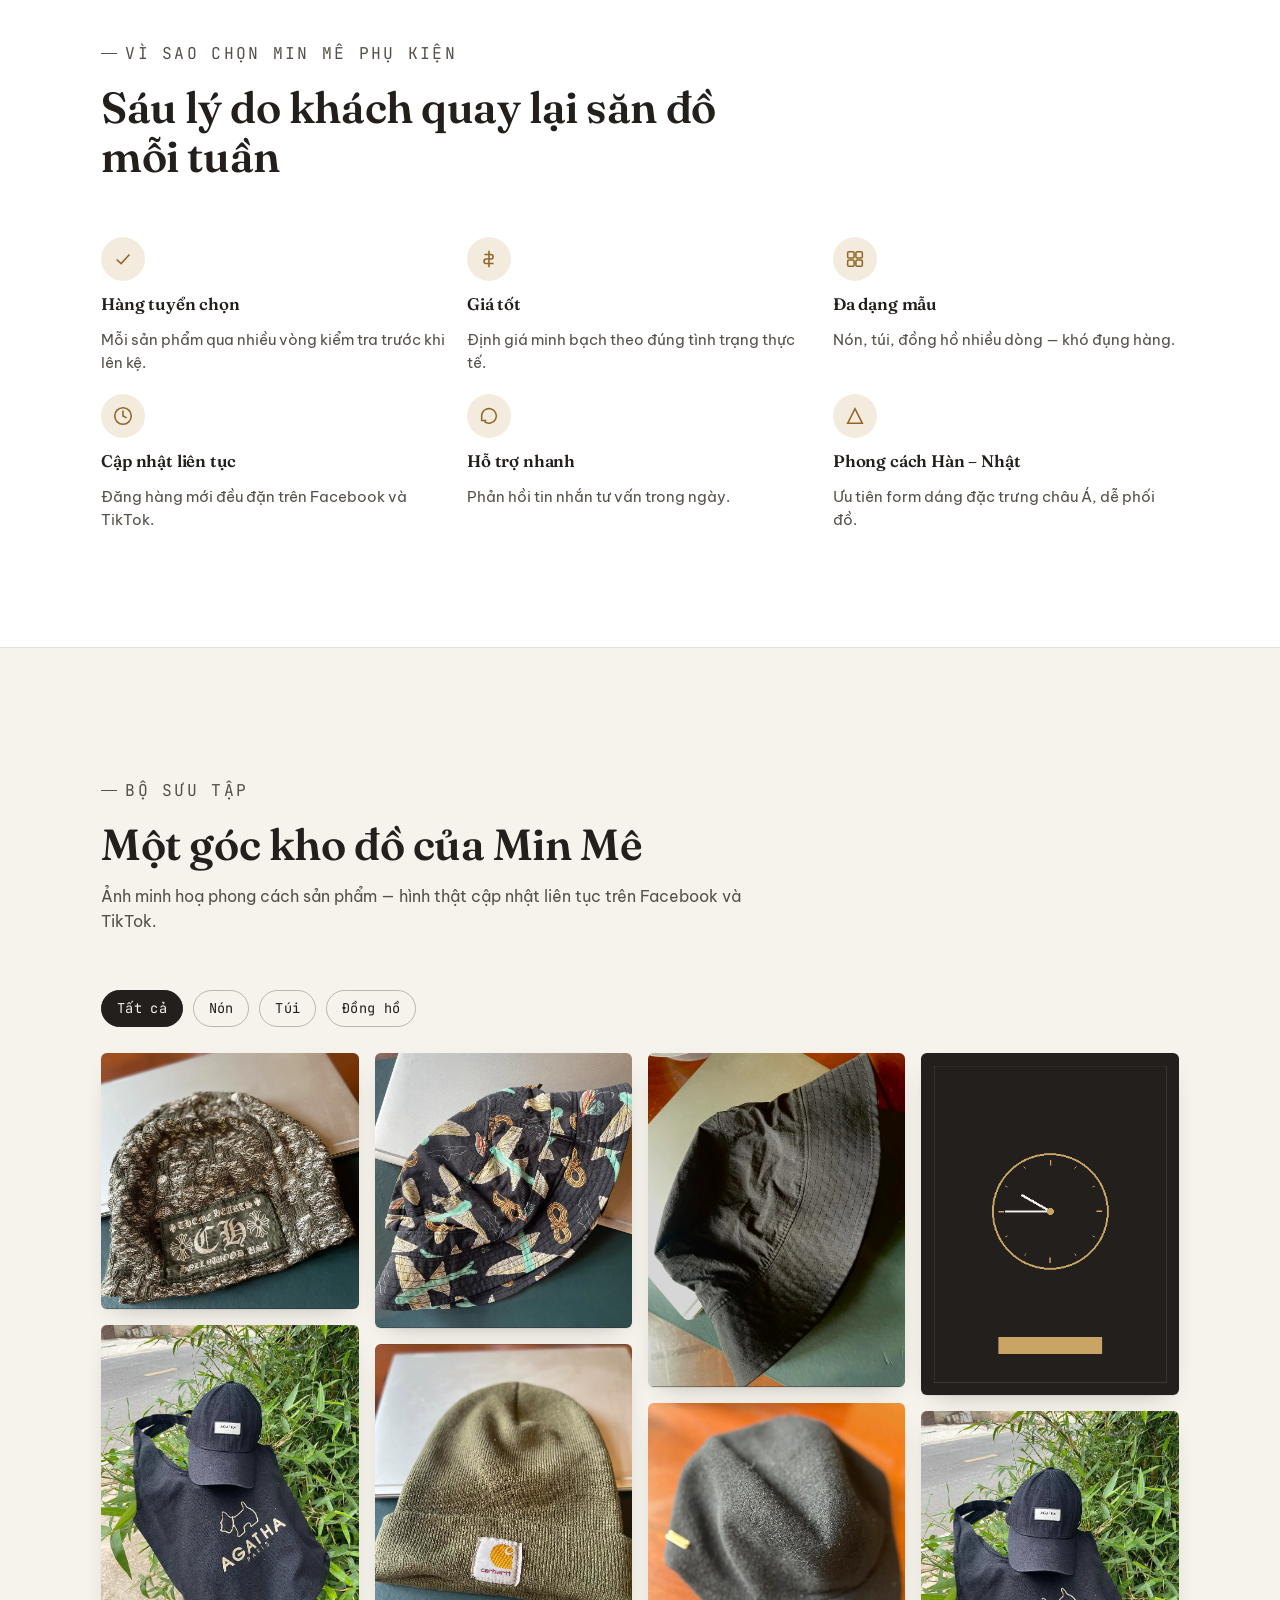
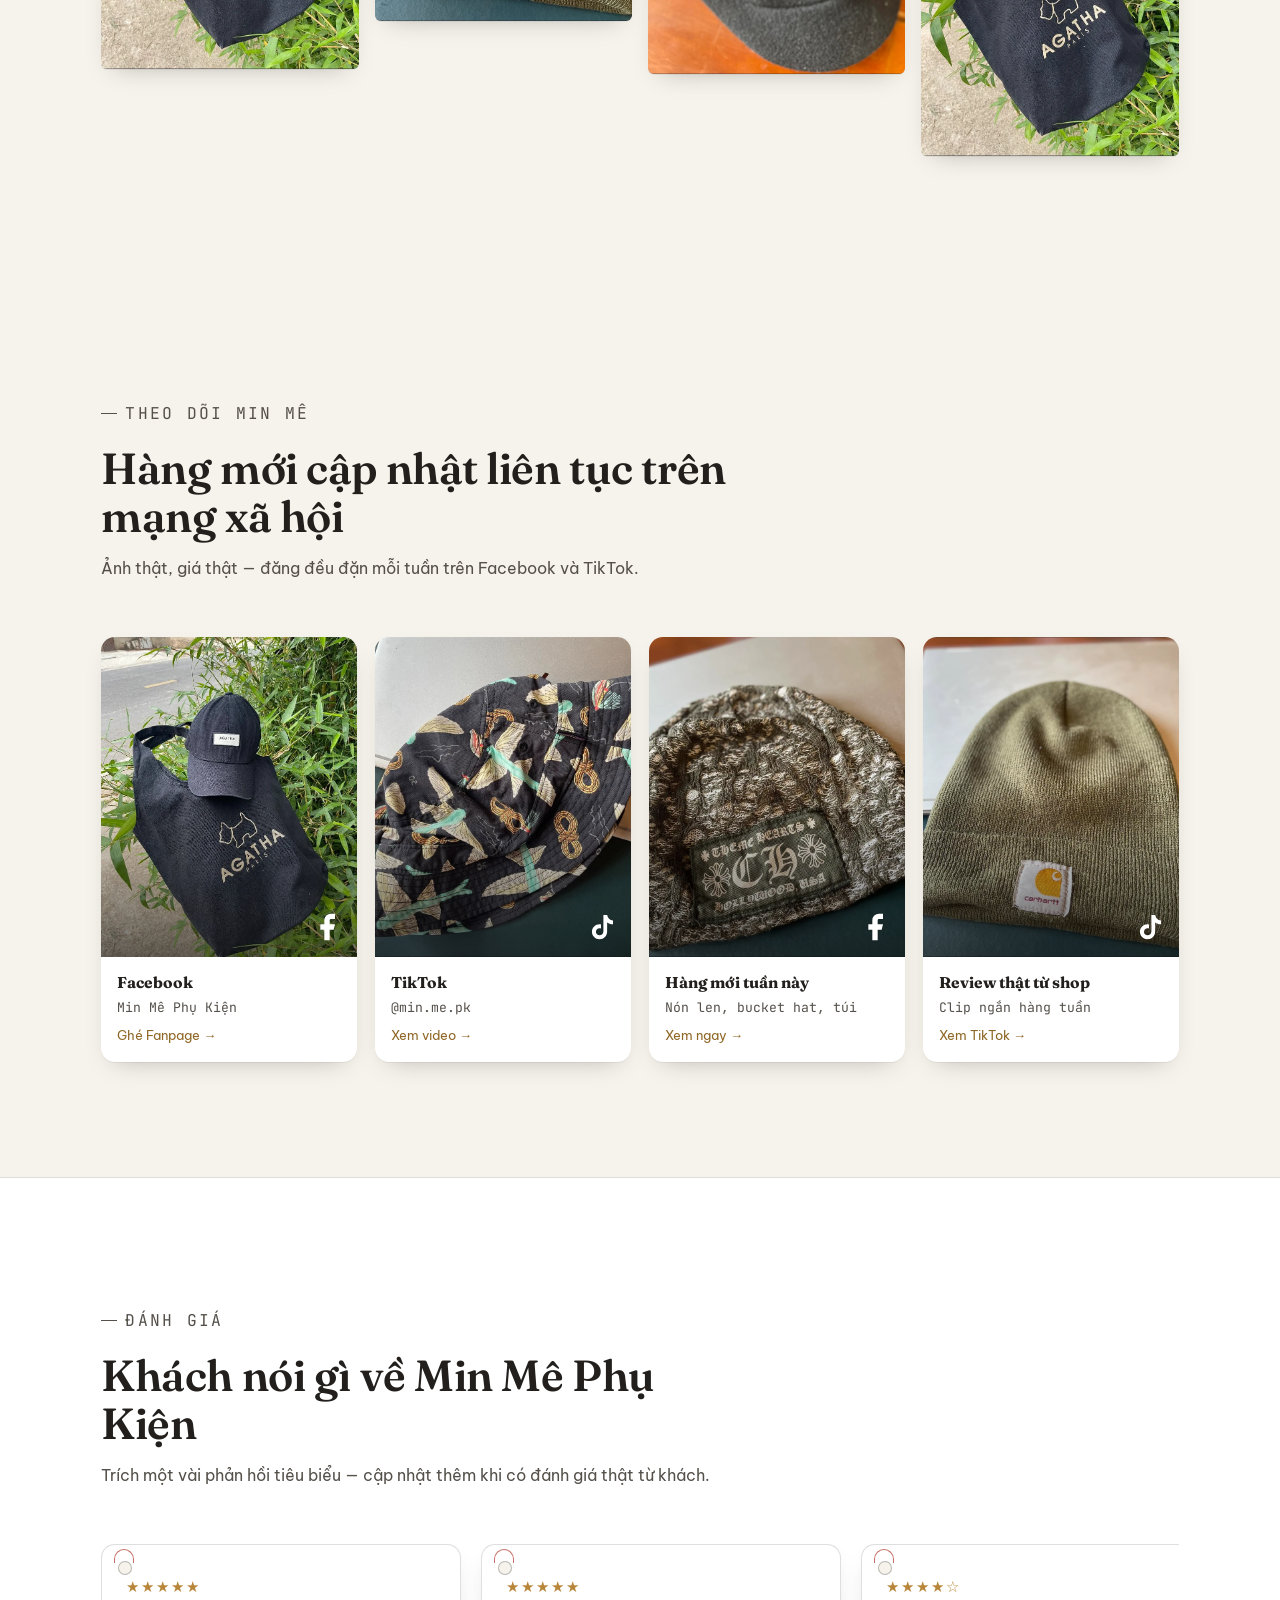
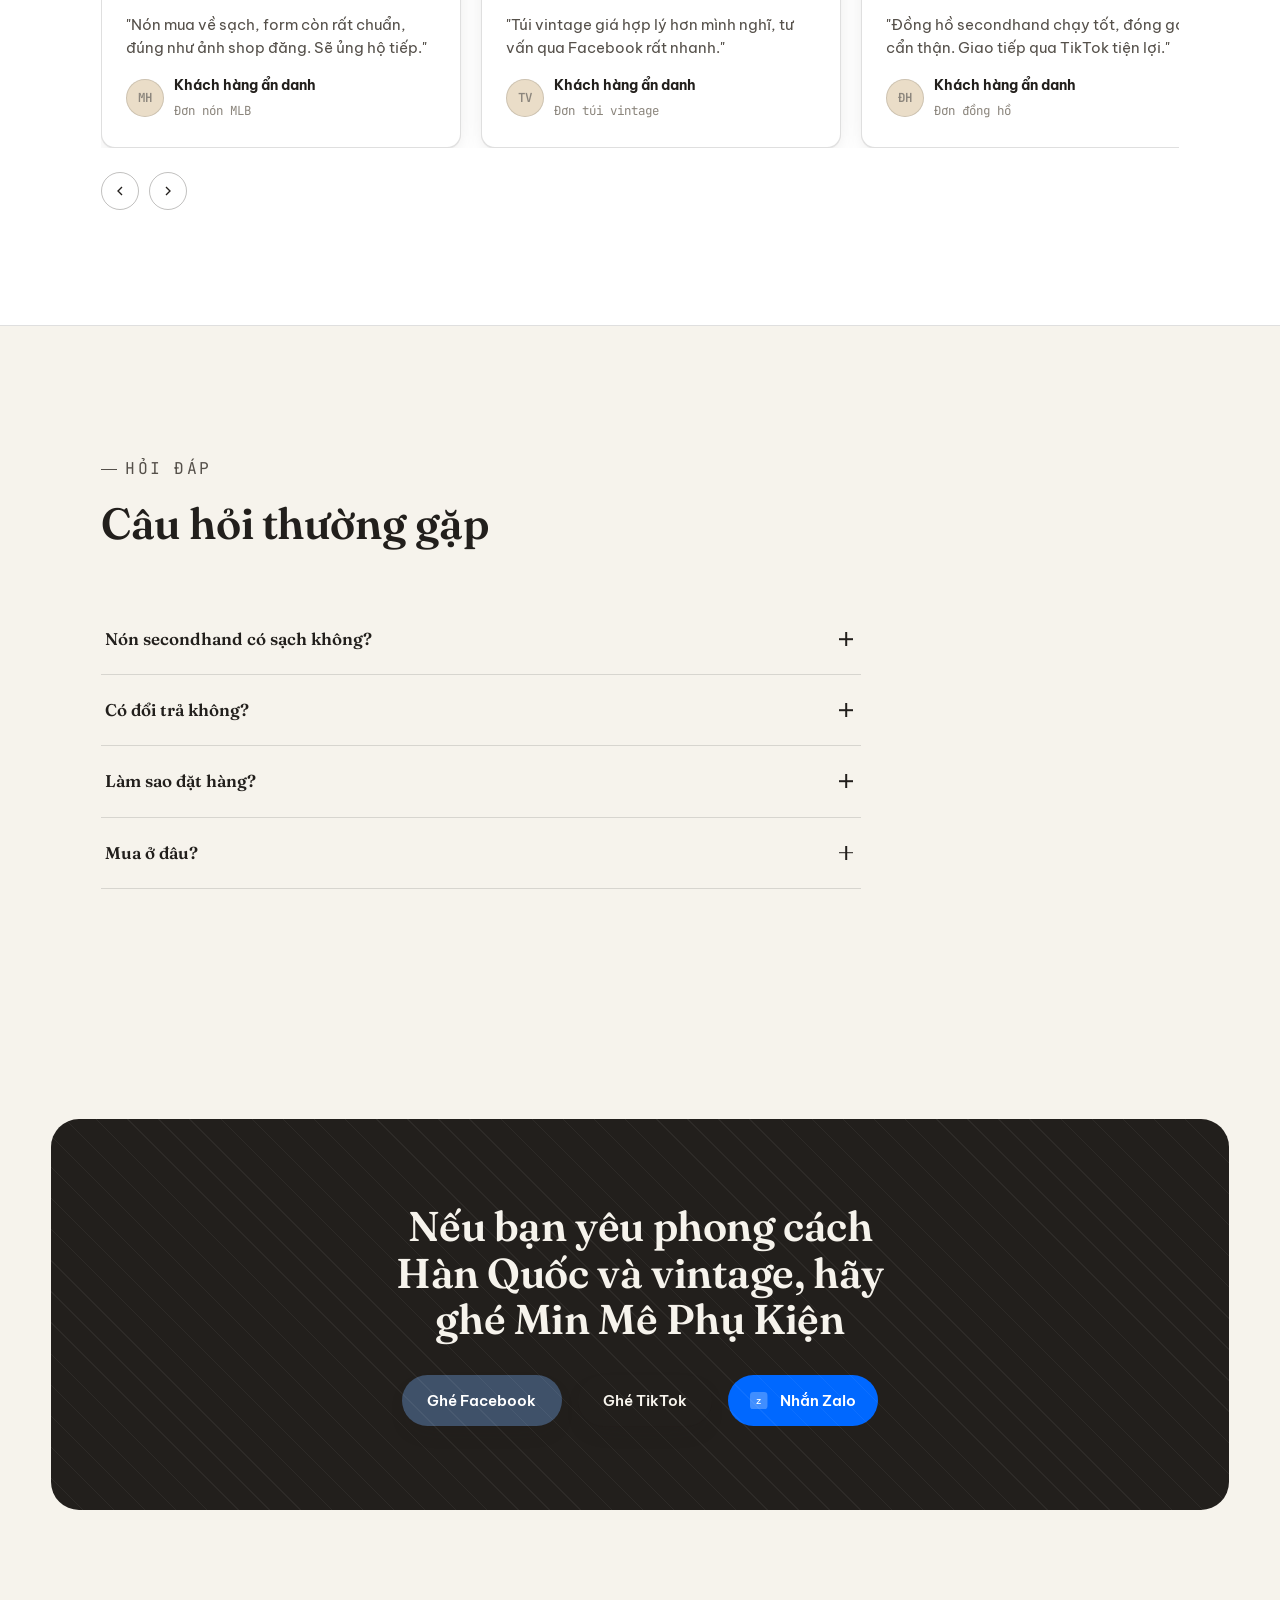
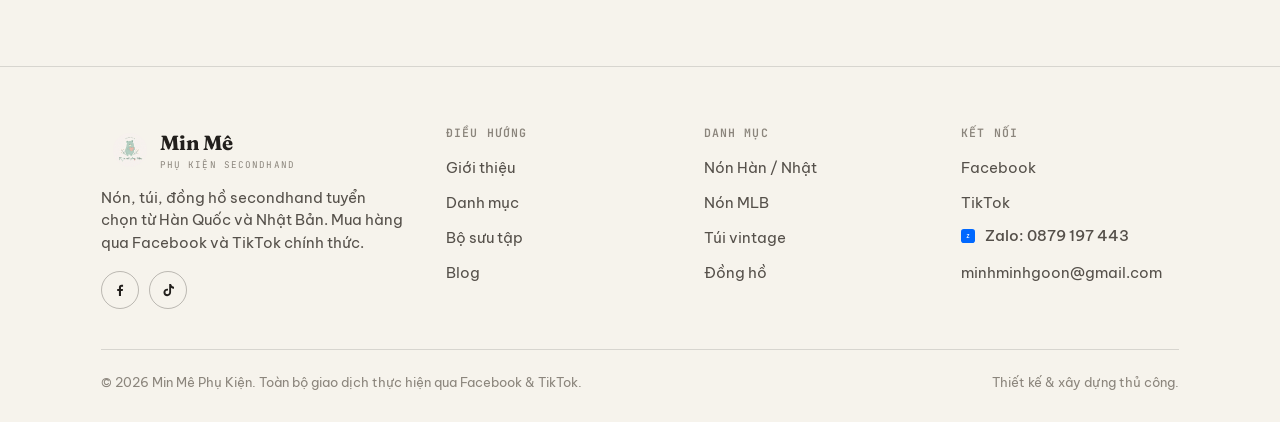
==== commit dda8ca83: "Add files via upload" ====
--- a/index.html
+++ b/index.html
@@ -97,6 +97,25 @@
 </script>
 </head>
 <body>
+
+<!-- ===================== PRELOADER ===================== -->
+<div class="preloader" id="preloader" aria-hidden="true">
+  <div class="preloader-inner">
+    <div class="preloader-ring-outer"></div>
+    <div class="preloader-ring-inner"></div>
+    <div class="preloader-tag" aria-hidden="true">
+      <div class="preloader-hole"></div>
+      <div class="preloader-thread"></div>
+      <span class="preloader-name">Min Mê</span>
+      <span class="preloader-sub">Phụ Kiện</span>
+    </div>
+  </div>
+</div>
+
+<!-- ===================== CUSTOM CURSOR ===================== -->
+<div class="cursor-dot" aria-hidden="true"></div>
+<div class="cursor-ring" aria-hidden="true"></div>
+
 <a class="skip-link" href="#main">Bỏ qua, đến nội dung chính</a>
 <div class="reading-progress" aria-hidden="true"></div>
 
@@ -168,7 +187,6 @@
         </div>
       </div>
     </div>
-    <div class="hero-scroll" aria-hidden="true"><span>Cuộn xuống</span><span class="line"></span></div>
   </section>
 
   <!-- ===================== GIỚI THIỆU ===================== -->
--- a/css/style.css
+++ b/css/style.css
@@ -219,12 +219,6 @@
 }
 .hero-tag strong{ display:block; font-family:var(--font-display); font-size:1rem; font-style:normal; font-weight:600; letter-spacing:0; }
 
-.hero-scroll{
-  position:absolute; bottom:26px; left:50%; translate:-50% 0; display:flex; flex-direction:column; align-items:center; gap:8px;
-  font-family:var(--font-mono); font-size:.65rem; letter-spacing:.16em; color:var(--ink-faint); text-transform:uppercase;
-}
-.hero-scroll .line{ width:1px; height:34px; background:linear-gradient(var(--ink-faint), transparent); animation: scrollpulse 2.2s ease-in-out infinite; }
-@keyframes scrollpulse{ 0%,100%{ opacity:.3 } 50%{ opacity:1 } }
 
 @media (max-width: 860px){
   .hero-grid{ grid-template-columns:1fr; }
@@ -613,3 +607,121 @@
 .masonry-item picture{ display:block; }
 .hero-visual picture{ display:block; width:100%; height:100%; }
 .category-card .thumb picture{ display:block; width:100%; height:100%; }
+
+/* ==========================================================================
+   Preloader
+   ========================================================================== */
+.preloader{
+  position:fixed; inset:0; z-index:9999;
+  background:var(--paper);
+  display:flex; align-items:center; justify-content:center;
+  transition: opacity .7s var(--ease), visibility .7s var(--ease);
+}
+.preloader.is-hidden{
+  opacity:0; visibility:hidden; pointer-events:none;
+}
+
+.preloader-inner{
+  position:relative; width:110px; height:110px;
+  display:flex; align-items:center; justify-content:center;
+}
+
+/* Outer ring — xoay chậm ngược chiều kim đồng hồ */
+.preloader-ring-outer{
+  position:absolute; inset:0; border-radius:50%;
+  border:1.6px solid var(--line);
+  border-top-color: var(--brass);
+  border-right-color: var(--thread);
+  animation: spin-cw 1.4s cubic-bezier(.5,.1,.5,.9) infinite;
+}
+
+/* Inner ring — xoay thuận chiều kim đồng hồ, nhỏ hơn */
+.preloader-ring-inner{
+  position:absolute; inset:16px; border-radius:50%;
+  border:1px solid transparent;
+  border-bottom-color: var(--denim);
+  border-left-color: var(--brass-deep);
+  animation: spin-ccw 2s cubic-bezier(.5,.1,.5,.9) infinite;
+}
+
+@keyframes spin-cw  { to{ transform:rotate(360deg);  } }
+@keyframes spin-ccw { to{ transform:rotate(-360deg); } }
+
+/* Price-tag brand card ở giữa */
+.preloader-tag{
+  position:relative; z-index:1;
+  display:flex; flex-direction:column; align-items:center; gap:1px;
+  background:var(--paper-raised); border:1px solid var(--line);
+  border-radius:var(--radius-s); padding:10px 16px 10px 14px;
+  box-shadow: var(--shadow-tag);
+  animation: tag-sway 3.2s ease-in-out infinite;
+  transform-origin: center top;
+}
+
+/* Lỗ đục trên thẻ giá */
+.preloader-hole{
+  position:absolute; top:-6px; left:50%; translate:-50% 0;
+  width:10px; height:10px; border-radius:50%;
+  background:var(--paper); border:1.5px solid var(--line-strong);
+}
+
+/* Sợi chỉ treo */
+.preloader-thread{
+  position:absolute; top:-20px; left:50%; translate:-50% 0;
+  width:18px; height:16px;
+  border:1.5px solid var(--thread); border-bottom:none;
+  border-radius:10px 10px 0 0; opacity:.75;
+}
+
+.preloader-name{
+  font-family:var(--font-display); font-weight:600; font-size:1rem;
+  color:var(--ink); letter-spacing:-.01em; white-space:nowrap;
+}
+.preloader-sub{
+  font-family:var(--font-mono); font-size:.6rem; letter-spacing:.12em;
+  text-transform:uppercase; color:var(--brass-deep);
+}
+
+/* Lắc nhẹ như thẻ giá secondhand treo gió */
+@keyframes tag-sway{
+  0%,100%{ transform:rotate(-3.5deg); }
+  50%     { transform:rotate( 3.5deg); }
+}
+
+/* ==========================================================================
+   Custom cursor  (chỉ hiện trên thiết bị có chuột chính xác)
+   ========================================================================== */
+@media (pointer: fine){
+  *, *::before, *::after{ cursor: none !important; }
+
+  .cursor-dot{
+    position:fixed; z-index:9998; pointer-events:none;
+    width:6px; height:6px; border-radius:50%;
+    background:var(--brass);
+    transform:translate(-50%,-50%);
+    transition: width .2s var(--ease), height .2s var(--ease), background .2s var(--ease), opacity .3s;
+    opacity:0; will-change:left,top;
+  }
+  .cursor-dot.is-visible{ opacity:1; }
+  .cursor-dot.is-hovered{ width:4px; height:4px; background:var(--thread); }
+  .cursor-dot.is-clicking{ width:3px; height:3px; }
+
+  .cursor-ring{
+    position:fixed; z-index:9997; pointer-events:none;
+    width:40px; height:40px; border-radius:50%;
+    border:1.4px solid var(--brass);
+    transform:translate(-50%,-50%);
+    opacity:0;
+    transition: width .35s var(--ease), height .35s var(--ease),
+                border-color .25s var(--ease), opacity .4s, border-width .25s;
+    will-change:left,top;
+  }
+  .cursor-ring.is-visible{ opacity:.6; }
+  .cursor-ring.is-hovered{
+    width:60px; height:60px;
+    border-color:var(--thread); border-width:1px; opacity:.5;
+  }
+  .cursor-ring.is-clicking{
+    width:30px; height:30px; opacity:.9;
+  }
+}
